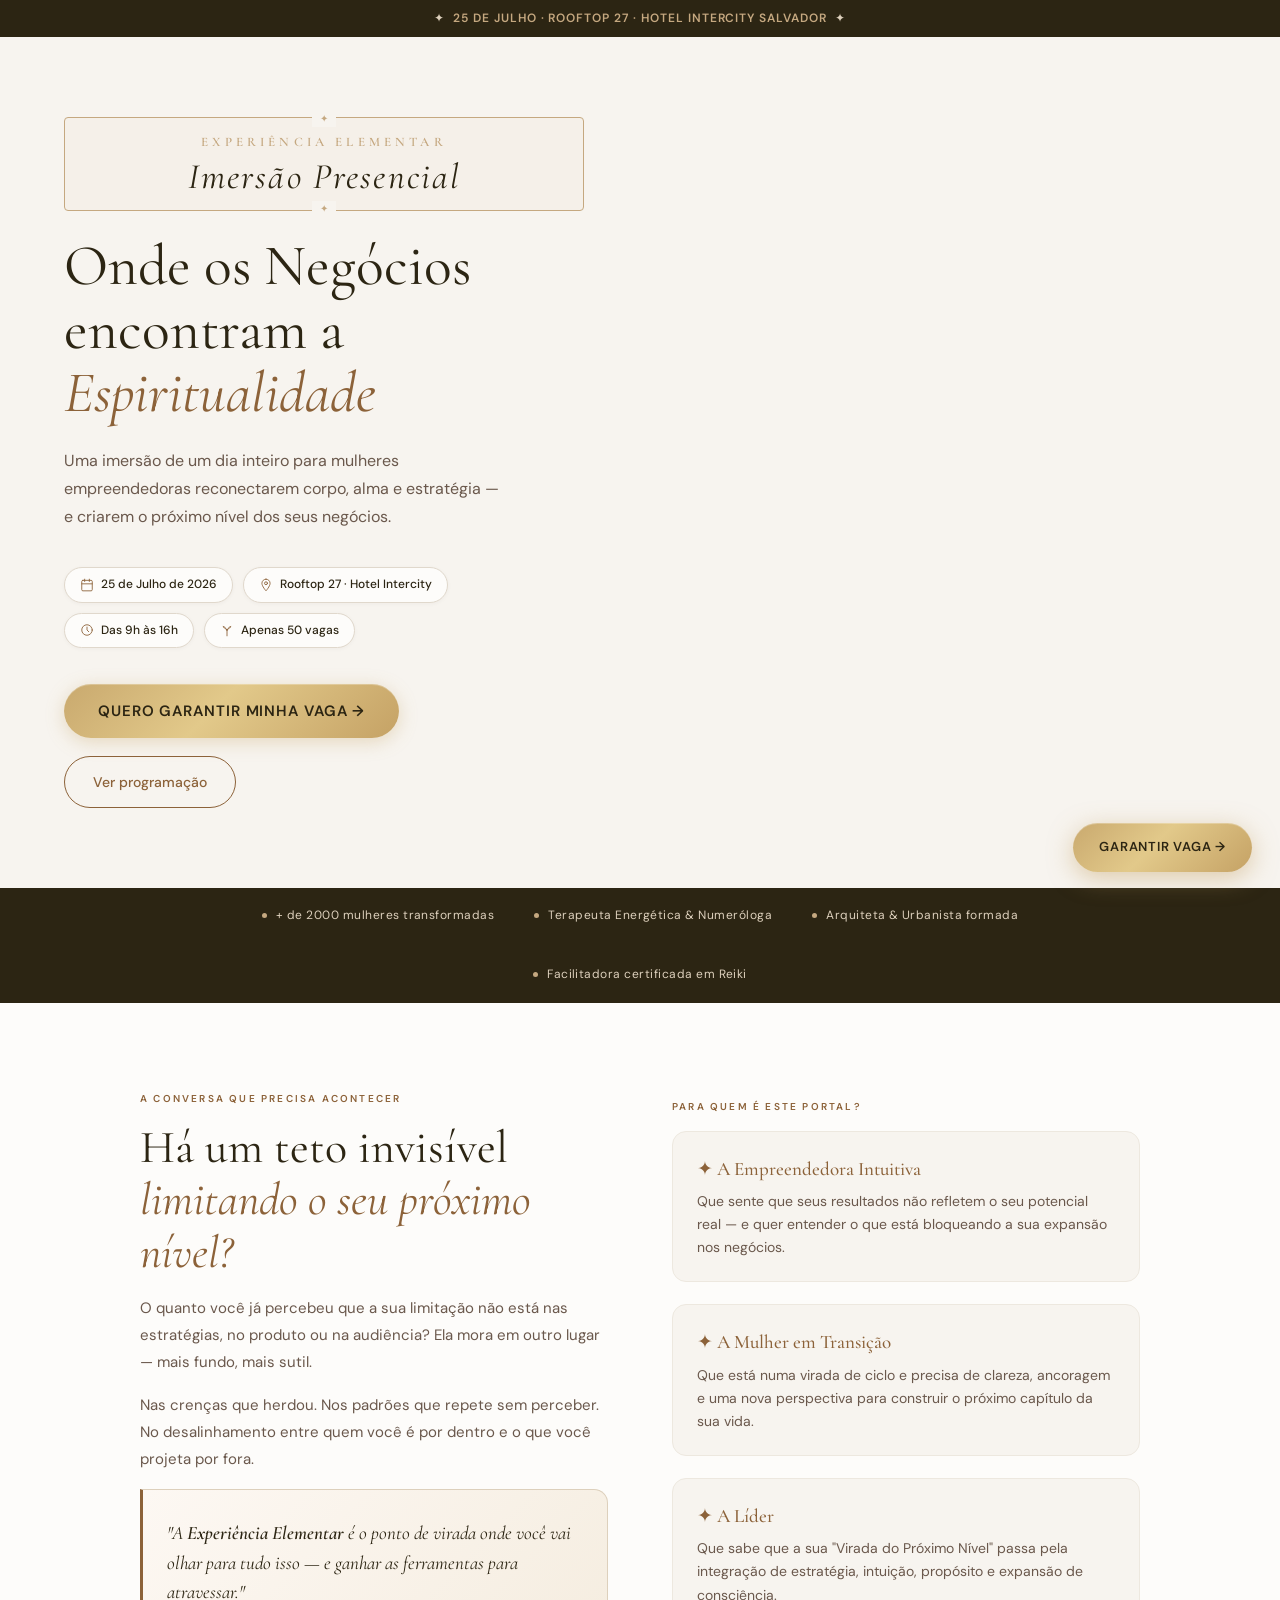
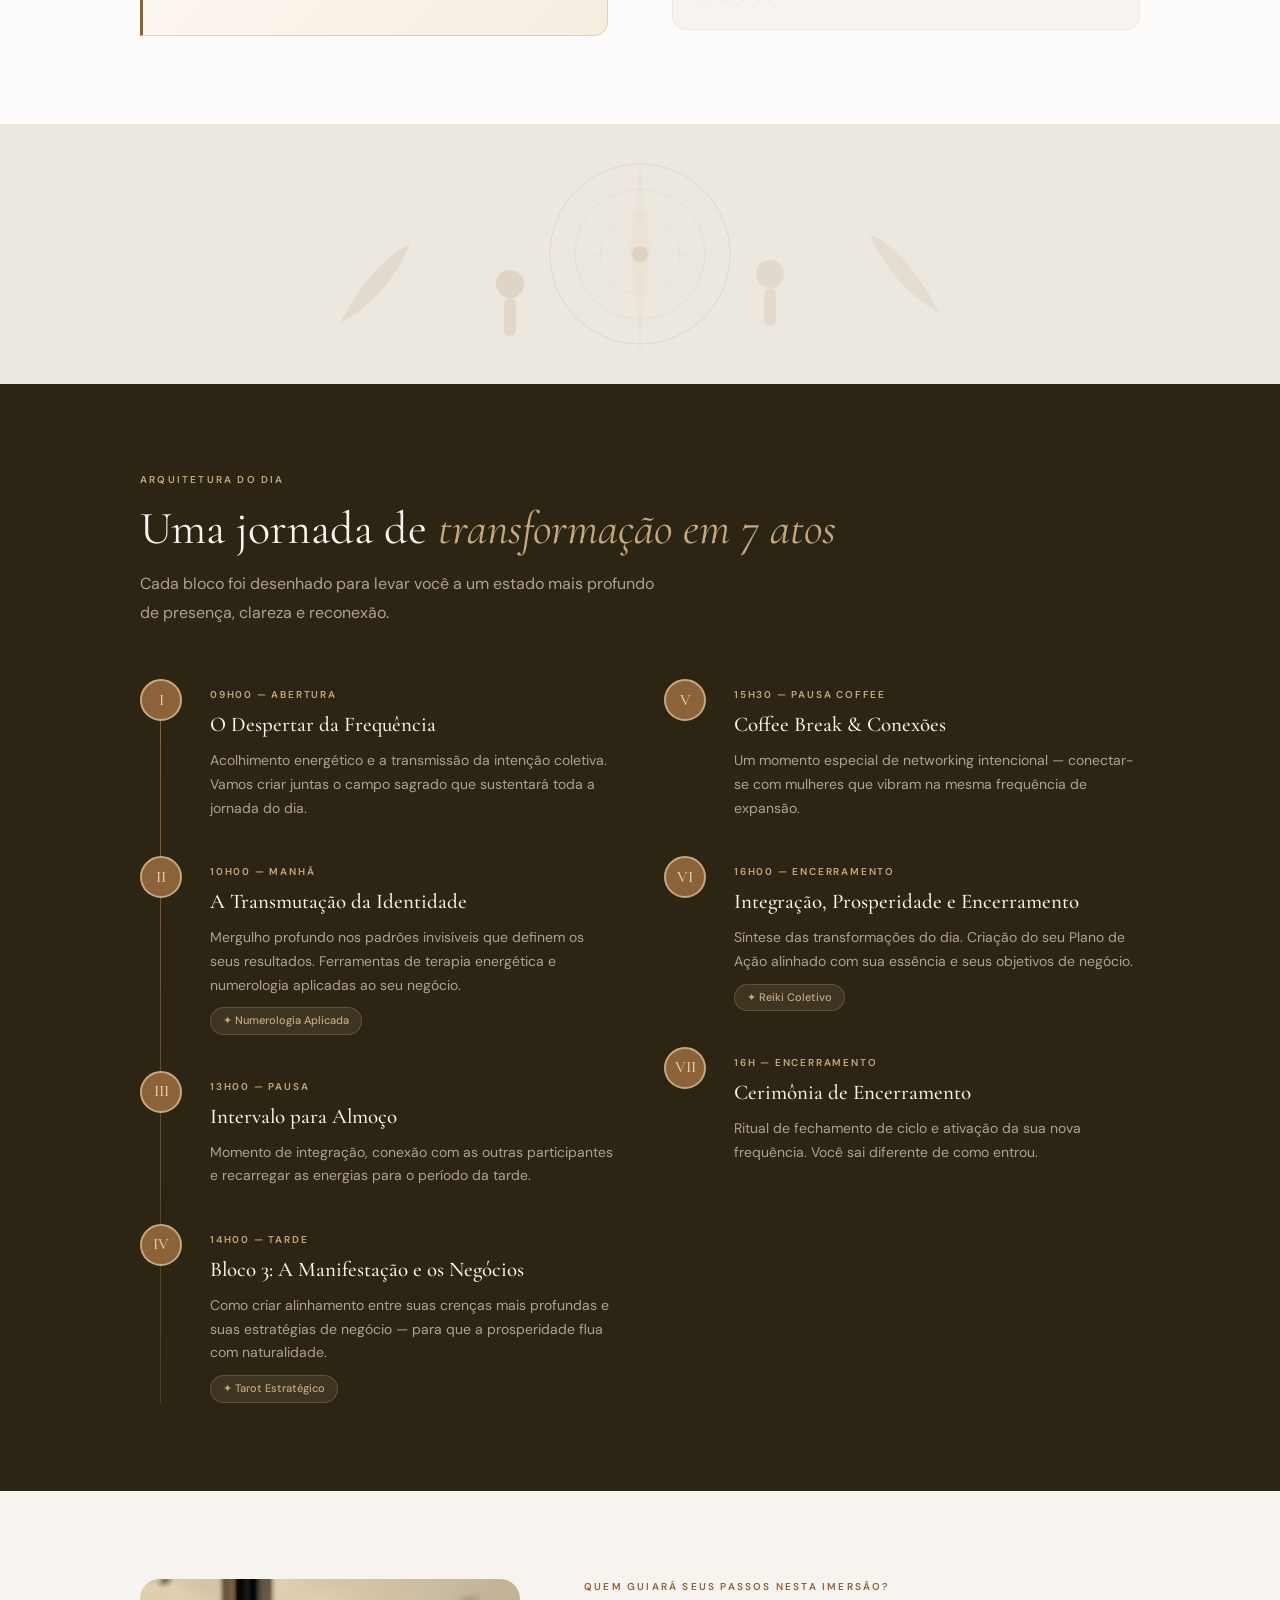
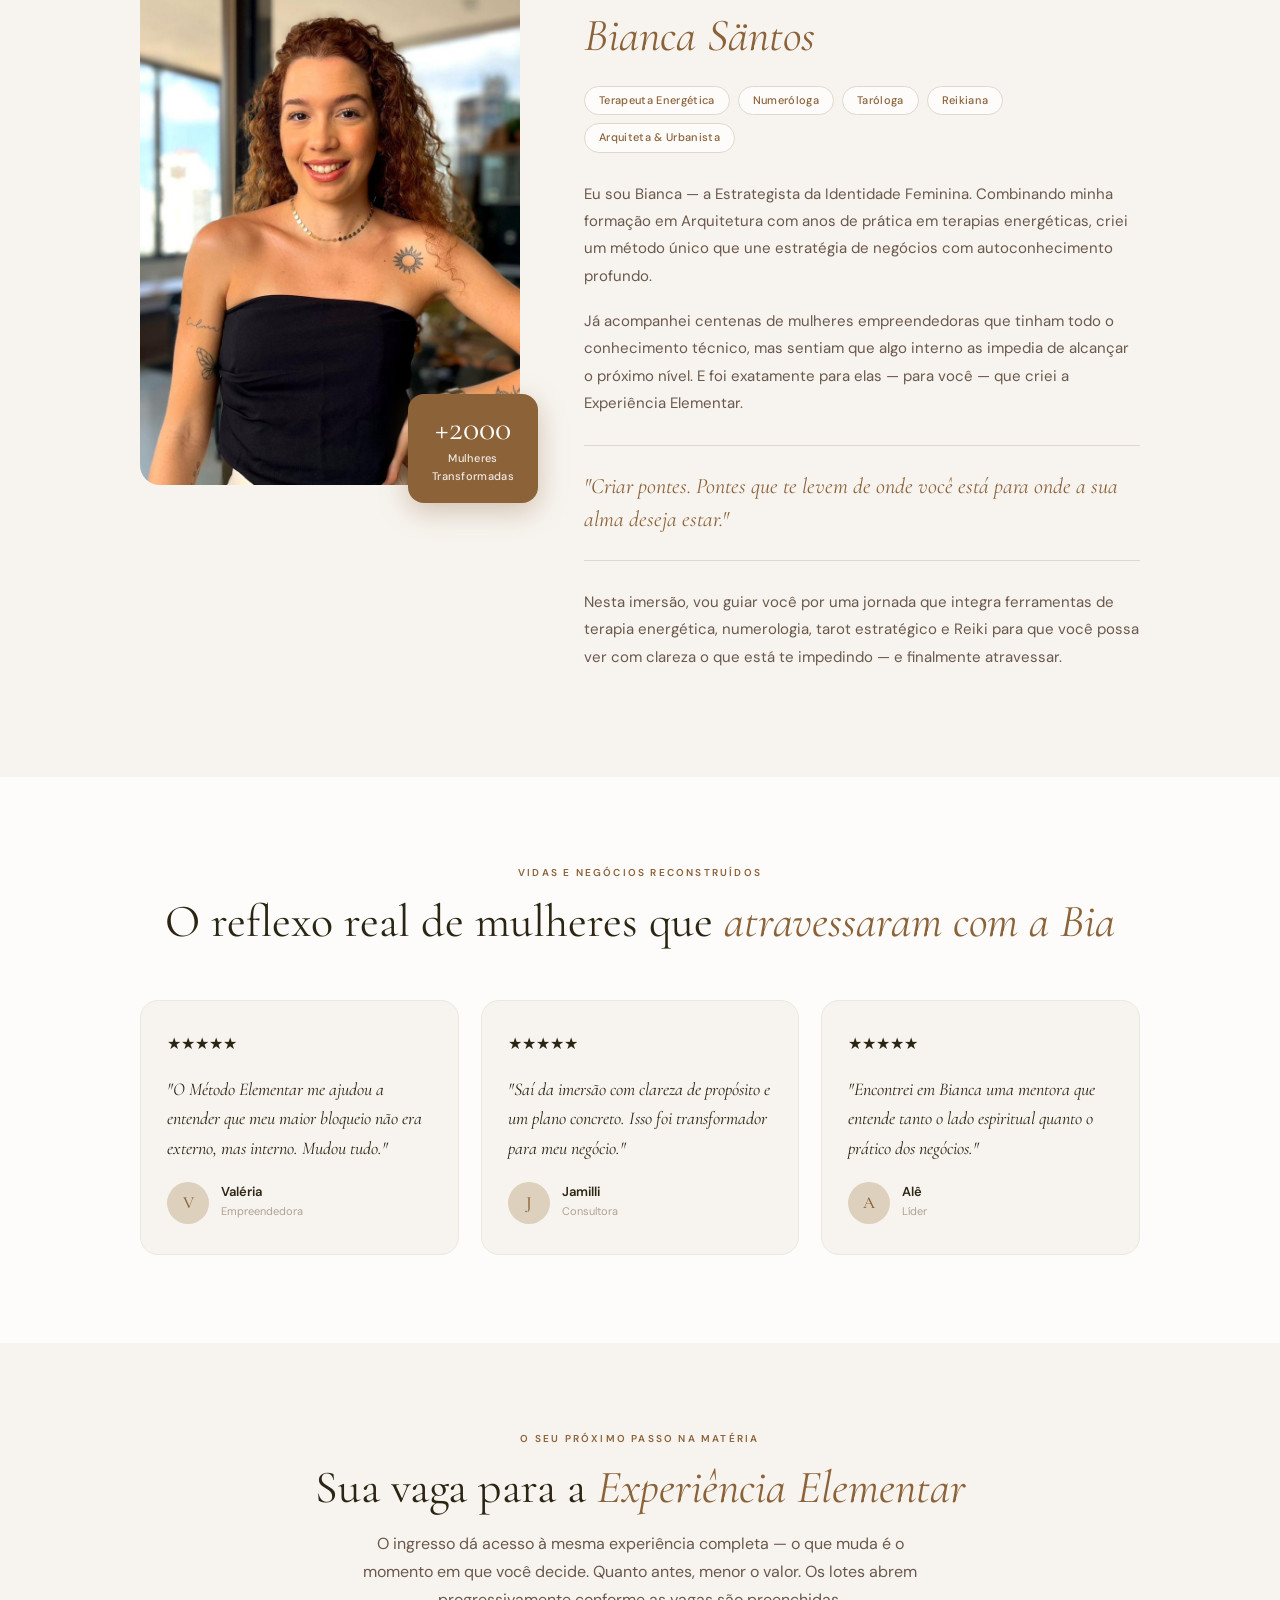
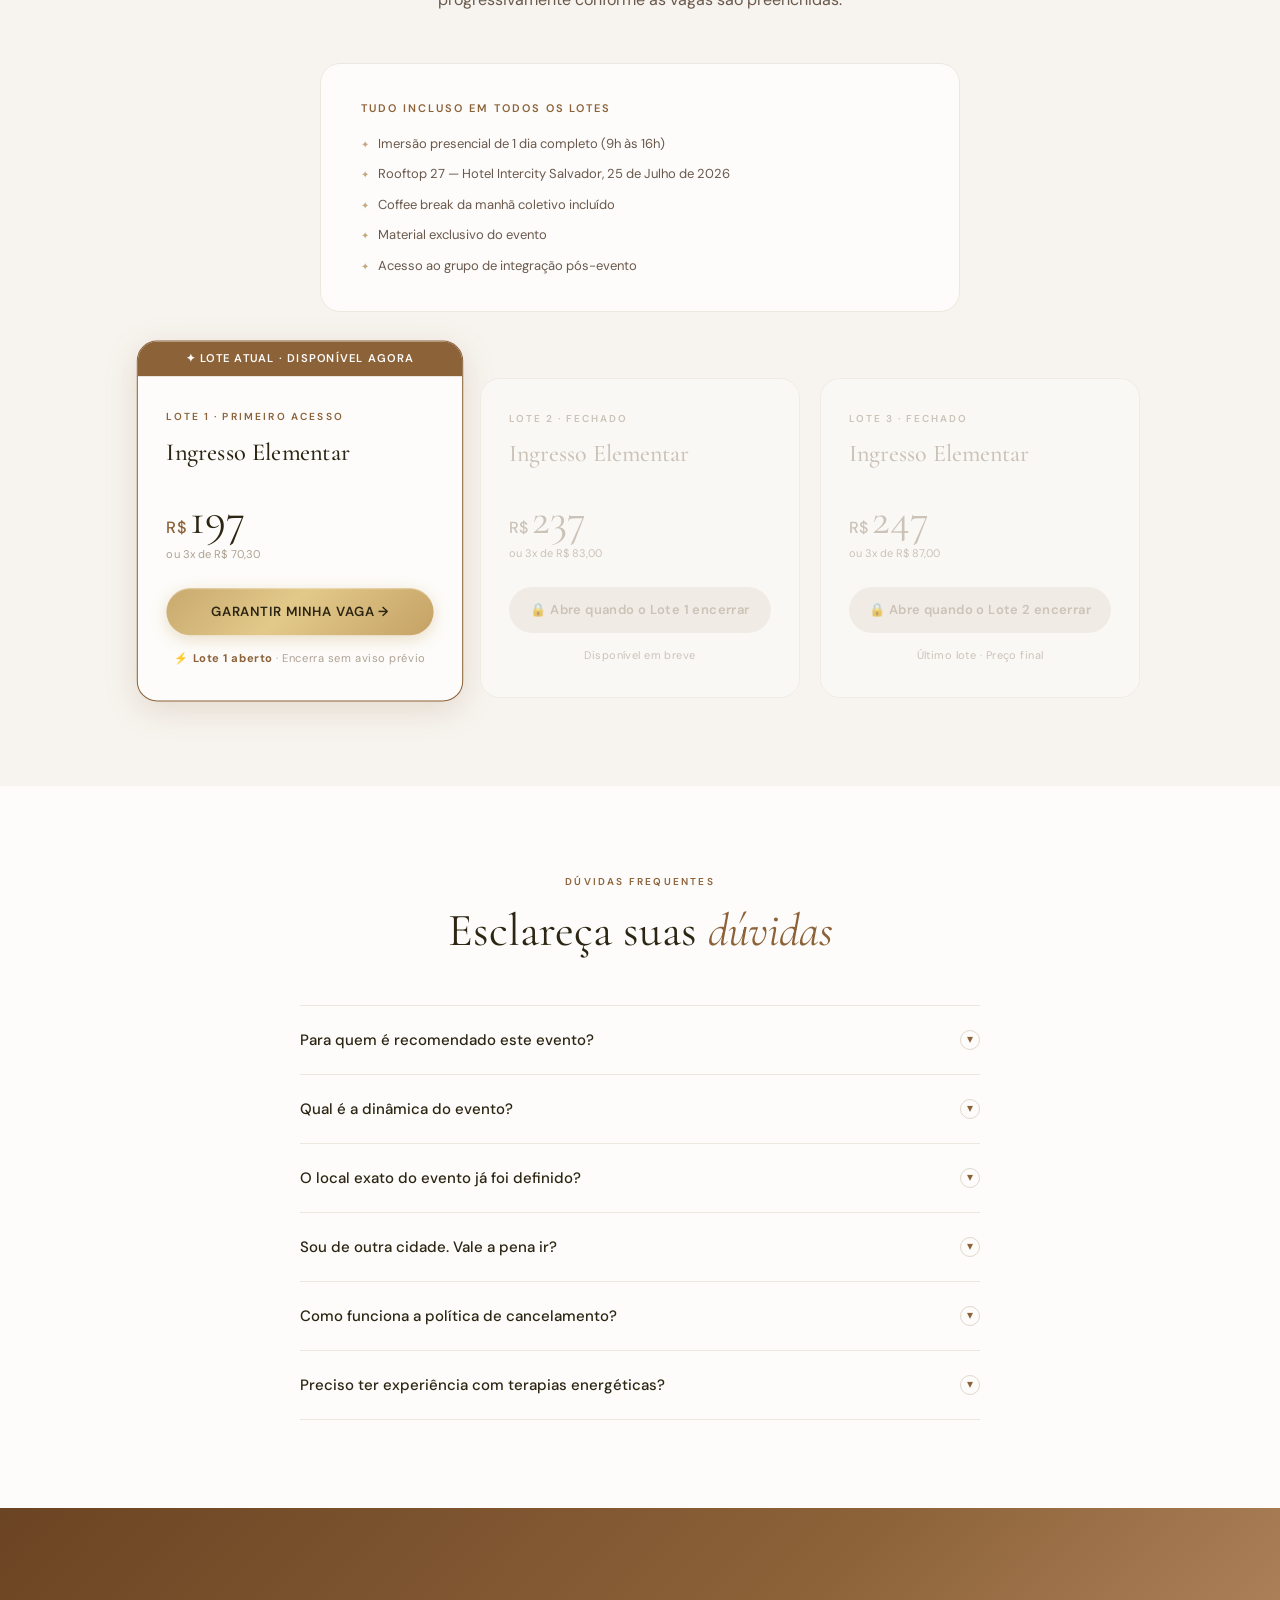
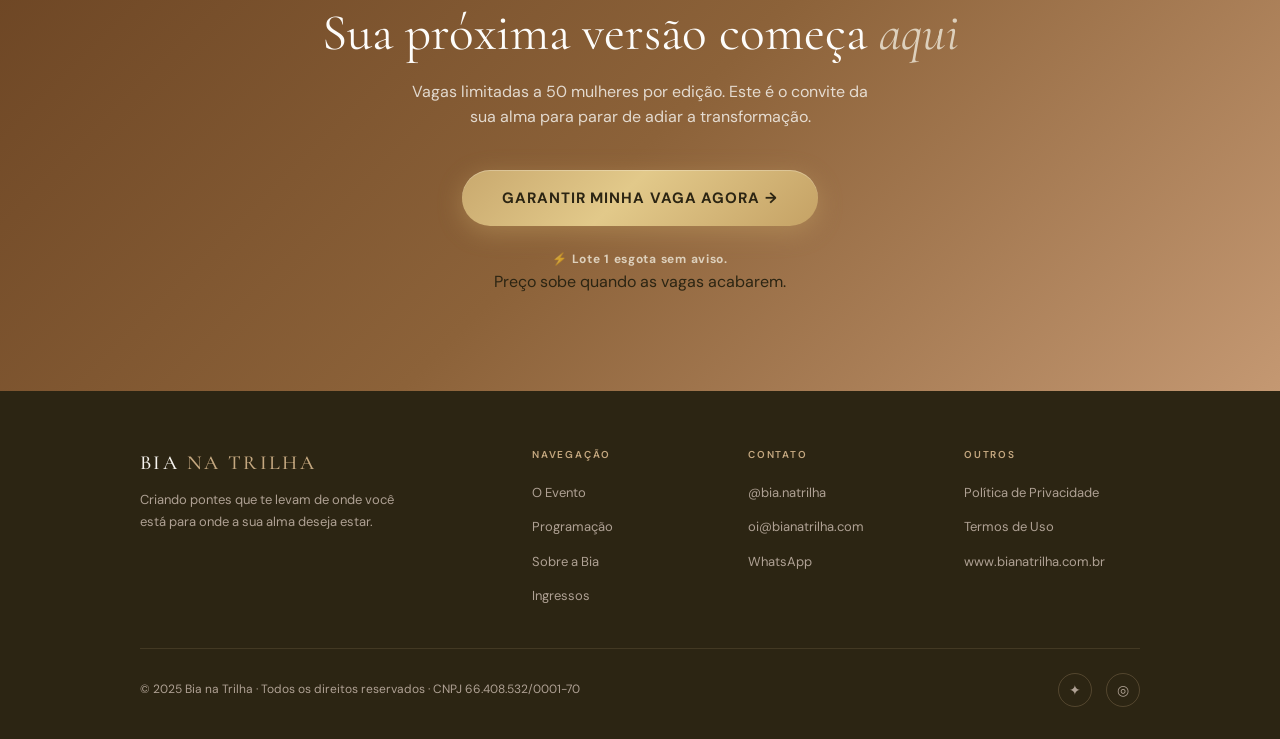
==== index.html @ 30f273f0 "Atualizar o index.html" ====
<!DOCTYPE html>
<!--
  index.html — Experiência Elementar · Landing Page
  Versão: 1.0.0
  Marca: Bia na Trilha / Bianca Säntos
  Changelog:
    1.0.0 - 2025-05-21 - feat: release inicial LP evento presencial standalone
-->
<html lang="pt-BR">
<head>
  <meta charset="UTF-8">
  <meta name="viewport" content="width=device-width, initial-scale=1.0">
  <meta name="description" content="Experiência Elementar — Imersão presencial exclusiva para mulheres que desejam conectar Negócios e Espiritualidade.">
  <title>Experiência Elementar · Bia na Trilha</title>
  <link rel="preconnect" href="https://fonts.googleapis.com">
  <link rel="preconnect" href="https://fonts.gstatic.com" crossorigin>
  <link href="https://fonts.googleapis.com/css2?family=Cormorant+Garamond:ital,wght@0,300;0,400;0,500;1,300;1,400;1,500&family=DM+Sans:opsz,wght@9..40,300;9..40,400;9..40,500;9..40,600&display=swap" rel="stylesheet">
  <style>
    *, *::before, *::after { box-sizing: border-box; margin: 0; padding: 0; }

    :root {
      --cream:       #F7F4EF;
      --cream-2:     #EDE8DF;
      --cream-3:     #E0D8CC;
      --dark:        #2C2513;
      --terra:       #8C6239;
      --terra-deep:  #6B4423;
      --terra-light: #C49872;
      --gold:        #C5A880;
      --gold-light:  #DDD0BC;
      --cacau:       #6A584C;
      --sand:        #AFA194;
      --white:       #FDFCFA;
    }

    html { scroll-behavior: smooth; }

    body {
      font-family: 'DM Sans', sans-serif;
      background: var(--cream);
      color: var(--dark);
      line-height: 1.6;
      overflow-x: hidden;
    }

    a { text-decoration: none; color: inherit; }
    img { max-width: 100%; display: block; }

    /* ===== ANNOUNCE BAR ===== */
    .announce {
      background: var(--dark);
      color: var(--gold-light);
      text-align: center;
      padding: 9px 16px;
      font-size: 12px;
      letter-spacing: 0.08em;
      font-weight: 400;
    }
    .announce strong { color: var(--gold); font-weight: 600; }

    /* ===== NAV ===== */
    nav {
      position: sticky;
      top: 0;
      z-index: 200;
      background: rgba(247,244,239,0.96);
      backdrop-filter: blur(10px);
      -webkit-backdrop-filter: blur(10px);
      border-bottom: 1px solid var(--cream-2);
      padding: 14px 24px;
    }
    .nav-inner {
      max-width: 1100px;
      margin: 0 auto;
      display: flex;
      align-items: center;
      justify-content: space-between;
    }
    .nav-logo {
      font-family: 'Cormorant Garamond', serif;
      font-size: 17px;
      font-weight: 500;
      letter-spacing: 0.14em;
      text-transform: uppercase;
      color: var(--dark);
    }
    .nav-logo span { color: var(--terra); }
    .nav-right { display: flex; align-items: center; gap: 20px; }
    .nav-links { display: flex; gap: 24px; }
    .nav-links a {
      font-size: 13px;
      color: var(--cacau);
      font-weight: 400;
      letter-spacing: 0.02em;
      transition: color .2s;
    }
    .nav-links a:hover { color: var(--terra); }
    .nav-cta {
      background: var(--terra);
      color: var(--white) !important;
      padding: 9px 22px;
      border-radius: 100px;
      font-size: 13px;
      font-weight: 600;
      letter-spacing: 0.03em;
      transition: background .2s;
    }
    .nav-cta:hover { background: var(--terra-deep) !important; color: var(--white) !important; }

    /* ===== HERO ===== */
    .hero {
      position: relative;
      min-height: 88vh;
      display: grid;
      grid-template-columns: 1fr 1fr;
      overflow: hidden;
      background: var(--cream);
    }
    .hero-content {
      position: relative;
      z-index: 2;
      display: flex;
      flex-direction: column;
      justify-content: center;
      padding: 80px 56px 80px 64px;
    }
    .hero-eyebrow {
      display: inline-flex;
      align-items: center;
      gap: 10px;
      font-size: 10px;
      font-weight: 600;
      letter-spacing: 0.22em;
      text-transform: uppercase;
      color: var(--terra);
      margin-bottom: 24px;
    }
    .hero-eyebrow::before {
      content: '';
      width: 28px; height: 1px;
      background: var(--terra);
    }
    .hero-event-name {
      display: inline-flex;
      flex-direction: column;
      align-items: center;
      margin-bottom: 24px;
      padding: 14px 28px;
      border: 1px solid var(--gold);
      border-radius: 4px;
      position: relative;
      background: rgba(197,168,128,.06);
    }
    .hero-event-name::before,
    .hero-event-name::after {
      content: '✦';
      position: absolute;
      color: var(--gold);
      font-size: 10px;
    }
    .hero-event-name::before { top: -7px; left: 50%; transform: translateX(-50%); background: var(--cream); padding: 0 8px; }
    .hero-event-name::after  { bottom: -7px; left: 50%; transform: translateX(-50%); background: var(--cream); padding: 0 8px; }
    .hero-event-name .event-title {
      font-family: 'Cormorant Garamond', serif;
      font-size: clamp(11px, 1.2vw, 13px);
      font-weight: 600;
      letter-spacing: 0.32em;
      text-transform: uppercase;
      color: var(--gold);
      margin-bottom: 4px;
    }
    .hero-event-name .event-sub {
      font-family: 'Cormorant Garamond', serif;
      font-size: clamp(24px, 2.8vw, 36px);
      font-style: italic;
      font-weight: 400;
      letter-spacing: 0.06em;
      color: var(--dark);
      line-height: 1.1;
    }
    .hero-event-name .event-line { display: none; }
    .hero h1 {
      font-family: 'Cormorant Garamond', serif;
      font-size: clamp(40px, 4.5vw, 60px);
      font-weight: 400;
      line-height: 1.1;
      color: var(--dark);
      margin-bottom: 22px;
    }
    .hero h1 em { font-style: italic; color: var(--terra); }
    .hero-sub {
      font-size: 16px;
      color: var(--cacau);
      line-height: 1.75;
      margin-bottom: 36px;
      max-width: 440px;
    }
    .hero-pills {
      display: flex;
      flex-wrap: wrap;
      gap: 10px;
      margin-bottom: 36px;
    }
    .pill {
      display: inline-flex;
      align-items: center;
      gap: 7px;
      background: var(--white);
      border: 1px solid var(--cream-3);
      border-radius: 100px;
      padding: 7px 15px;
      font-size: 12px;
      font-weight: 500;
      color: var(--dark);
      box-shadow: 0 1px 4px rgba(44,37,19,.04);
    }
    .pill-icon { display: flex; align-items: center; flex-shrink: 0; }
    .hero-cta-row { display: flex; align-items: center; gap: 18px; flex-wrap: wrap; }
    .btn-primary {
      display: inline-flex;
      align-items: center;
      gap: 10px;
      background: linear-gradient(135deg, #C9A96E 0%, #E2C98A 45%, #C5A265 100%);
      color: #2C2513;
      padding: 15px 34px;
      border-radius: 100px;
      font-weight: 600;
      font-size: 15px;
      letter-spacing: 0.06em;
      text-transform: uppercase;
      border: none;
      cursor: pointer;
      transition: all .3s;
      text-decoration: none;
      box-shadow: 0 4px 18px rgba(197,162,101,.35), inset 0 1px 0 rgba(255,255,255,.25);
    }
    .btn-primary:hover {
      background: linear-gradient(135deg, #B8943D 0%, #D4B870 45%, #B8943D 100%);
      transform: translateY(-2px);
      box-shadow: 0 10px 32px rgba(197,162,101,.5), inset 0 1px 0 rgba(255,255,255,.2);
    }
    .btn-outline {
      display: inline-flex;
      align-items: center;
      gap: 8px;
      background: transparent;
      color: var(--terra);
      padding: 14px 28px;
      border-radius: 100px;
      font-weight: 500;
      font-size: 14px;
      border: 1.5px solid var(--terra);
      cursor: pointer;
      transition: all .25s;
      text-decoration: none;
    }
    .btn-outline:hover { background: var(--terra); color: var(--white); }
    .hero-image {
      position: relative;
      overflow: hidden;
    }
    .hero-image img,
    .hero-image video {
      width: 100%;
      height: 100%;
      object-fit: cover;
      object-position: center 20%;
    }
    .hero-image::after {
      content: '';
      position: absolute;
      inset: 0;
      background: linear-gradient(90deg, var(--cream) 0%, rgba(247,244,239,.3) 40%, transparent 65%);
    }
    .hero-image::before {
      content: '';
      position: absolute;
      inset: 0;
      background: linear-gradient(0deg, var(--cream) 0%, rgba(247,244,239,.98) 2%, transparent 6%);
      z-index: 1;
    }

    /* ===== TRUST BAR ===== */
    .trust {
      background: var(--dark);
      padding: 18px 24px;
    }
    .trust-inner {
      max-width: 900px;
      margin: 0 auto;
      display: flex;
      justify-content: center;
      align-items: center;
      gap: 40px;
      flex-wrap: wrap;
    }
    .trust-item {
      display: flex;
      align-items: center;
      gap: 9px;
      font-size: 12px;
      color: var(--gold-light);
      letter-spacing: 0.04em;
    }
    .trust-dot {
      width: 5px; height: 5px;
      border-radius: 50%;
      background: var(--gold);
      flex-shrink: 0;
    }

    /* ===== GENERIC SECTION ===== */
    section { padding: 88px 24px; }
    .container { max-width: 1000px; margin: 0 auto; }
    .container-sm { max-width: 720px; margin: 0 auto; }
    .section-eyebrow {
      font-size: 10px;
      font-weight: 600;
      letter-spacing: 0.22em;
      text-transform: uppercase;
      color: var(--terra);
      margin-bottom: 14px;
    }
    .section-title {
      font-family: 'Cormorant Garamond', serif;
      font-size: clamp(30px, 3.8vw, 46px);
      font-weight: 400;
      line-height: 1.15;
      color: var(--dark);
      margin-bottom: 16px;
    }
    .section-title em { font-style: italic; color: var(--terra); }
    .section-body {
      font-size: 16px;
      color: var(--cacau);
      line-height: 1.78;
    }
    .divider {
      height: 1px;
      background: linear-gradient(90deg, transparent, var(--gold), transparent);
      border: none;
    }

    /* ===== DOR ===== */
    .dor { background: var(--white); }
    .dor-inner {
      display: grid;
      grid-template-columns: 1fr 1fr;
      gap: 64px;
      align-items: start;
    }
    .dor-text p { font-size: 15px; color: var(--cacau); line-height: 1.8; margin-bottom: 16px; }
    .dor-text strong { color: var(--dark); font-weight: 600; }
    .dor-highlight {
      background: linear-gradient(135deg, #FDF8F3 0%, #F5EDE0 100%);
      border: 1px solid var(--gold-light);
      border-left: 3px solid var(--terra);
      border-radius: 0 14px 14px 0;
      padding: 28px 28px 28px 24px;
      margin-top: 8px;
    }
    .dor-highlight p {
      font-family: 'Cormorant Garamond', serif;
      font-size: 19px;
      font-style: italic;
      color: var(--dark);
      line-height: 1.55;
      margin: 0;
    }
    .paraquem-list { list-style: none; display: flex; flex-direction: column; gap: 22px; margin-top: 16px; }
    .paraquem-item {
      padding: 22px 24px;
      background: var(--cream);
      border-radius: 14px;
      border: 1px solid var(--cream-2);
    }
    .paraquem-item h4 {
      font-family: 'Cormorant Garamond', serif;
      font-size: 19px;
      font-weight: 500;
      color: var(--terra);
      margin-bottom: 6px;
      display: flex;
      align-items: center;
      gap: 8px;
    }
    .paraquem-item p { font-size: 14px; color: var(--cacau); line-height: 1.65; }

    /* ===== DIVIDER ART ===== */
    .art-divider {
      padding: 0;
      background: var(--cream-2);
      overflow: hidden;
      height: 260px;
      display: flex;
      align-items: center;
      justify-content: center;
    }
    .art-svg { opacity: .55; }

    /* ===== PROGRAMA ===== */
    .programa { background: var(--dark); }
    .programa .section-eyebrow { color: var(--gold); }
    .programa .section-title { color: var(--cream); }
    .programa .section-title em { color: var(--gold); }
    .programa .section-body { color: var(--sand); max-width: 520px; }
    .programa-header { margin-bottom: 52px; }
    .timeline { display: flex; flex-direction: column; gap: 0; position: relative; }
    .timeline::before {
      content: '';
      position: absolute;
      left: 20px; top: 0; bottom: 0;
      width: 1px;
      background: linear-gradient(180deg, var(--terra) 0%, rgba(197,168,128,.2) 100%);
    }
    .tl-item {
      display: grid;
      grid-template-columns: 42px 1fr;
      gap: 28px;
      padding-bottom: 36px;
      position: relative;
    }
    .tl-item:last-child { padding-bottom: 0; }
    .tl-dot {
      width: 42px; height: 42px;
      border-radius: 50%;
      background: var(--terra);
      border: 2px solid var(--gold);
      display: flex;
      align-items: center;
      justify-content: center;
      flex-shrink: 0;
      font-family: 'Cormorant Garamond', serif;
      font-size: 16px;
      font-weight: 500;
      color: var(--gold-light);
      z-index: 1;
    }
    .tl-content { padding-top: 8px; }
    .tl-time {
      font-size: 10px;
      font-weight: 600;
      letter-spacing: 0.18em;
      text-transform: uppercase;
      color: var(--gold);
      margin-bottom: 5px;
    }
    .tl-title {
      font-family: 'Cormorant Garamond', serif;
      font-size: 21px;
      font-weight: 500;
      color: var(--cream);
      margin-bottom: 7px;
    }
    .tl-desc { font-size: 14px; color: var(--sand); line-height: 1.7; }
    .tl-tag {
      display: inline-flex;
      align-items: center;
      gap: 6px;
      background: rgba(197,168,128,.12);
      border: 1px solid rgba(197,168,128,.25);
      border-radius: 100px;
      padding: 4px 12px;
      font-size: 11px;
      color: var(--gold);
      margin-top: 10px;
      font-weight: 500;
    }
    .timeline-cols {
      display: grid;
      grid-template-columns: 1fr 1fr;
      gap: 24px 48px;
    }

    /* ===== SOBRE ===== */
    .sobre { background: var(--cream); }
    .sobre-grid {
      display: grid;
      grid-template-columns: 380px 1fr;
      gap: 64px;
      align-items: start;
    }
    .sobre-photo-wrap { position: relative; }
    .sobre-photo {
      border-radius: 20px;
      overflow: hidden;
      aspect-ratio: 3/4;
    }
    .sobre-photo img {
      width: 100%; height: 100%;
      object-fit: cover;
      object-position: center top;
    }
    .sobre-badge {
      position: absolute;
      bottom: -18px; right: -18px;
      background: var(--terra);
      color: var(--white);
      border-radius: 16px;
      padding: 18px 22px;
      box-shadow: 0 8px 28px rgba(140,98,57,.35);
      text-align: center;
      min-width: 130px;
    }
    .badge-num {
      font-family: 'Cormorant Garamond', serif;
      font-size: 34px;
      font-weight: 400;
      line-height: 1;
      margin-bottom: 4px;
    }
    .badge-label { font-size: 11px; font-weight: 500; opacity: .88; letter-spacing: .03em; }
    .sobre-credentials { display: flex; flex-wrap: wrap; gap: 8px; margin: 24px 0 28px; }
    .cred {
      background: var(--white);
      border: 1px solid var(--cream-3);
      border-radius: 100px;
      padding: 5px 14px;
      font-size: 11px;
      font-weight: 500;
      color: var(--terra);
      letter-spacing: .03em;
    }
    .sobre-p { font-size: 15px; color: var(--cacau); line-height: 1.82; margin-bottom: 18px; }
    .sobre-quote {
      font-family: 'Cormorant Garamond', serif;
      font-size: 22px;
      font-style: italic;
      color: var(--terra);
      line-height: 1.5;
      padding: 24px 0;
      border-top: 1px solid var(--cream-3);
      border-bottom: 1px solid var(--cream-3);
      margin: 28px 0;
    }

    /* ===== DEPOIMENTOS ===== */
    .depoimentos { background: var(--white); }
    .dep-grid {
      display: grid;
      grid-template-columns: repeat(3, 1fr);
      gap: 22px;
      margin-top: 52px;
    }
    .dep-card {
      background: var(--cream);
      border: 1px solid var(--cream-2);
      border-radius: 18px;
      padding: 30px 26px;
      display: flex;
      flex-direction: column;
      gap: 18px;
    }
    .dep-stars { display: flex; gap: 3px; }
    .dep-star { color: var(--gold); font-size: 14px; }
    .dep-text {
      font-family: 'Cormorant Garamond', serif;
      font-size: 18px;
      font-style: italic;
      color: var(--dark);
      line-height: 1.65;
      flex: 1;
    }
    .dep-author { display: flex; align-items: center; gap: 12px; }
    .dep-avatar {
      width: 42px; height: 42px;
      border-radius: 50%;
      background: var(--gold-light);
      display: flex; align-items: center; justify-content: center;
      font-family: 'Cormorant Garamond', serif;
      font-size: 17px;
      color: var(--terra);
      font-weight: 500;
      flex-shrink: 0;
    }
    .dep-name { font-size: 13px; font-weight: 600; color: var(--dark); line-height: 1.3; }
    .dep-role { font-size: 11px; color: var(--sand); margin-top: 2px; }

    /* ===== PREÇOS ===== */
    .precos { background: var(--cream); }
    .precos .section-body { max-width: 540px; }
    .precos-grid {
      display: grid;
      grid-template-columns: repeat(3, 1fr);
      gap: 20px;
      margin-top: 52px;
      align-items: end;
    }
    .preco-card {
      background: var(--white);
      border: 1px solid var(--cream-2);
      border-radius: 20px;
      overflow: hidden;
      transition: transform .25s, box-shadow .25s;
    }
    .preco-card:hover { transform: translateY(-4px); box-shadow: 0 16px 44px rgba(44,37,19,.1); }
    .preco-card.destaque {
      border-color: var(--terra);
      box-shadow: 0 8px 32px rgba(140,98,57,.18);
      transform: scale(1.02);
    }
    .preco-card.destaque:hover { transform: scale(1.02) translateY(-4px); }
    .preco-badge-top {
      background: var(--terra);
      color: var(--white);
      text-align: center;
      padding: 8px;
      font-size: 11px;
      font-weight: 600;
      letter-spacing: .1em;
      text-transform: uppercase;
    }
    .preco-body { padding: 32px 28px; }
    .preco-lote {
      font-size: 10px;
      font-weight: 600;
      letter-spacing: .2em;
      text-transform: uppercase;
      color: var(--terra);
      margin-bottom: 8px;
    }
    .preco-nome {
      font-family: 'Cormorant Garamond', serif;
      font-size: 24px;
      font-weight: 500;
      color: var(--dark);
      margin-bottom: 20px;
    }
    .preco-features { list-style: none; display: flex; flex-direction: column; gap: 11px; margin-bottom: 28px; }
    .preco-features li {
      display: flex;
      align-items: flex-start;
      gap: 9px;
      font-size: 13px;
      color: var(--cacau);
      line-height: 1.5;
    }
    .preco-features li::before {
      content: '✦';
      color: var(--gold);
      font-size: 10px;
      margin-top: 3px;
      flex-shrink: 0;
    }
    .preco-valor { margin-bottom: 24px; }
    .preco-de { font-size: 12px; color: var(--sand); text-decoration: line-through; margin-bottom: 2px; }
    .preco-por { display: flex; align-items: baseline; gap: 4px; }
    .preco-rs { font-size: 16px; font-weight: 500; color: var(--terra); }
    .preco-num {
      font-family: 'Cormorant Garamond', serif;
      font-size: 44px;
      font-weight: 400;
      color: var(--dark);
      line-height: 1;
    }
    .preco-parcelas { font-size: 11px; color: var(--sand); margin-top: 4px; }
    .btn-preco {
      width: 100%;
      padding: 13px;
      border-radius: 100px;
      font-size: 13px;
      font-weight: 600;
      border: none;
      cursor: pointer;
      transition: all .2s;
      letter-spacing: .03em;
      text-align: center;
      display: block;
      text-decoration: none;
    }
    .btn-preco-primary {
      background: linear-gradient(135deg, #C9A96E 0%, #E2C98A 45%, #C5A265 100%);
      color: #2C2513;
      letter-spacing: .06em;
      text-transform: uppercase;
      box-shadow: 0 4px 16px rgba(197,162,101,.35), inset 0 1px 0 rgba(255,255,255,.25);
    }
    .btn-preco-primary:hover {
      background: linear-gradient(135deg, #B8943D 0%, #D4B870 45%, #B8943D 100%);
      box-shadow: 0 8px 24px rgba(197,162,101,.5);
      transform: translateY(-1px);
    }
    .btn-preco-outline {
      background: transparent;
      color: var(--terra);
      border: 1.5px solid var(--gold);
      letter-spacing: .04em;
    }
    .btn-preco-outline:hover {
      background: linear-gradient(135deg, #C9A96E 0%, #E2C98A 45%, #C5A265 100%);
      color: #2C2513;
      border-color: transparent;
      box-shadow: 0 6px 20px rgba(197,162,101,.4);
    }
    .preco-vagas {
      text-align: center;
      font-size: 11px;
      color: var(--sand);
      margin-top: 12px;
      letter-spacing: .04em;
    }
    .preco-vagas strong { color: var(--terra); }

    /* ===== GARANTIA ===== */
    .garantia { background: var(--dark); padding: 60px 24px; }
    .garantia-inner {
      max-width: 700px;
      margin: 0 auto;
      text-align: center;
    }
    .garantia-icon {
      width: 72px; height: 72px;
      border: 2px solid var(--gold);
      border-radius: 50%;
      display: flex; align-items: center; justify-content: center;
      margin: 0 auto 24px;
      font-size: 30px;
    }
    .garantia h3 {
      font-family: 'Cormorant Garamond', serif;
      font-size: 30px;
      font-weight: 400;
      color: var(--cream);
      margin-bottom: 14px;
    }
    .garantia p { font-size: 15px; color: var(--sand); line-height: 1.75; }

    /* ===== FAQ ===== */
    .faq { background: var(--white); }
    .faq-list { max-width: 680px; margin: 48px auto 0; display: flex; flex-direction: column; gap: 0; }
    .faq-item { border-bottom: 1px solid var(--cream-2); }
    .faq-item:first-child { border-top: 1px solid var(--cream-2); }
    .faq-q {
      display: flex;
      justify-content: space-between;
      align-items: center;
      gap: 16px;
      padding: 22px 0;
      cursor: pointer;
      font-size: 15px;
      font-weight: 500;
      color: var(--dark);
      list-style: none;
      user-select: none;
    }
    .faq-q::-webkit-details-marker { display: none; }
    .faq-chevron {
      flex-shrink: 0;
      width: 20px; height: 20px;
      border: 1.5px solid var(--cream-3);
      border-radius: 50%;
      display: flex; align-items: center; justify-content: center;
      font-size: 12px;
      color: var(--terra);
      transition: transform .25s;
    }
    details[open] .faq-chevron { transform: rotate(180deg); }
    .faq-a { padding: 0 0 22px 0; font-size: 14px; color: var(--cacau); line-height: 1.78; }

    /* ===== CTA FINAL ===== */
    .cta-final {
      background: linear-gradient(135deg, var(--terra-deep) 0%, var(--terra) 50%, var(--terra-light) 100%);
      padding: 96px 24px;
      text-align: center;
    }
    .cta-final h2 {
      font-family: 'Cormorant Garamond', serif;
      font-size: clamp(32px, 4vw, 52px);
      font-weight: 400;
      color: var(--white);
      margin-bottom: 16px;
      line-height: 1.15;
    }
    .cta-final h2 em { font-style: italic; color: var(--gold-light); }
    .cta-final p { font-size: 16px; color: rgba(253,252,250,.78); margin-bottom: 40px; max-width: 480px; margin-left: auto; margin-right: auto; }
    .btn-cta-final {
      display: inline-flex;
      align-items: center;
      gap: 10px;
      background: linear-gradient(135deg, #C9A96E 0%, #E2C98A 45%, #C5A265 100%);
      color: #2C2513;
      padding: 16px 40px;
      border-radius: 100px;
      font-weight: 700;
      font-size: 15px;
      letter-spacing: .06em;
      text-transform: uppercase;
      transition: all .25s;
      text-decoration: none;
      box-shadow: 0 6px 24px rgba(197,162,101,.45), inset 0 1px 0 rgba(255,255,255,.25);
    }
    .btn-cta-final:hover { background: linear-gradient(135deg, #B8943D 0%, #D4B870 45%, #B8943D 100%); transform: translateY(-3px); box-shadow: 0 14px 40px rgba(197,162,101,.55); }
    .cta-urgencia {
      margin-top: 24px;
      font-size: 12px;
      color: rgba(253,252,250,.6);
      letter-spacing: .06em;
    }
    .cta-urgencia strong { color: var(--gold-light); }

    /* ===== FOOTER ===== */
    footer {
      background: var(--dark);
      padding: 56px 24px 32px;
    }
    .footer-top {
      max-width: 1000px;
      margin: 0 auto 40px;
      display: grid;
      grid-template-columns: 2fr 1fr 1fr 1fr;
      gap: 40px;
    }
    .footer-brand h3 {
      font-family: 'Cormorant Garamond', serif;
      font-size: 20px;
      font-weight: 500;
      letter-spacing: .12em;
      text-transform: uppercase;
      color: var(--cream);
      margin-bottom: 10px;
    }
    .footer-brand h3 span { color: var(--gold); }
    .footer-brand p { font-size: 13px; color: var(--sand); line-height: 1.7; max-width: 260px; }
    .footer-col h4 {
      font-size: 10px;
      font-weight: 600;
      letter-spacing: .18em;
      text-transform: uppercase;
      color: var(--gold);
      margin-bottom: 16px;
    }
    .footer-col ul { list-style: none; display: flex; flex-direction: column; gap: 9px; }
    .footer-col ul li a { font-size: 13px; color: var(--sand); transition: color .2s; }
    .footer-col ul li a:hover { color: var(--gold-light); }
    .footer-bottom {
      max-width: 1000px;
      margin: 0 auto;
      padding-top: 24px;
      border-top: 1px solid rgba(197,168,128,.15);
      display: flex;
      justify-content: space-between;
      align-items: center;
      gap: 16px;
      flex-wrap: wrap;
    }
    .footer-bottom p { font-size: 12px; color: var(--sand); }
    .footer-social { display: flex; gap: 14px; }
    .footer-social a {
      width: 34px; height: 34px;
      border: 1px solid rgba(197,168,128,.25);
      border-radius: 50%;
      display: flex; align-items: center; justify-content: center;
      font-size: 14px;
      color: var(--sand);
      transition: all .2s;
    }
    .footer-social a:hover { border-color: var(--gold); color: var(--gold-light); }

    /* ===== FLOATING CTA ===== */
    .floating-cta {
      position: fixed;
      bottom: 28px; right: 28px;
      z-index: 999;
      background: linear-gradient(135deg, #C9A96E 0%, #E2C98A 45%, #C5A265 100%);
      color: #2C2513;
      padding: 14px 26px;
      border-radius: 100px;
      font-weight: 600;
      font-size: 13px;
      letter-spacing: .06em;
      text-transform: uppercase;
      box-shadow: 0 6px 24px rgba(197,162,101,.5), inset 0 1px 0 rgba(255,255,255,.25);
      transition: all .25s;
      text-decoration: none;
      display: flex;
      align-items: center;
      gap: 8px;
    }
    .floating-cta:hover { background: linear-gradient(135deg, #B8943D 0%, #D4B870 45%, #B8943D 100%); transform: translateY(-3px); box-shadow: 0 12px 36px rgba(197,162,101,.6); }

    /* ===== RESPONSIVE ===== */
    @media (max-width: 900px) {
      .hero { grid-template-columns: 1fr; min-height: auto; }
      .hero-image { height: 480px; order: -1; }
      .hero-content { padding: 16px 24px 40px; }
      .hero-image::after { background: linear-gradient(180deg, transparent 40%, rgba(247,244,239,.6) 65%, var(--cream) 100%); }
      .dor-inner { grid-template-columns: 1fr; gap: 40px; }
      .timeline-cols { grid-template-columns: 1fr; }
      .sobre-grid { grid-template-columns: 1fr; }
      .sobre-photo-wrap { max-width: 340px; }
      .sobre-badge { bottom: -14px; right: -10px; }
      .dep-grid { grid-template-columns: 1fr; }
      .precos-grid { grid-template-columns: 1fr; }
      .preco-card.destaque { transform: scale(1); }
      .footer-top { grid-template-columns: 1fr 1fr; }
      nav .nav-links { display: none; }
    }
    @media (max-width: 600px) {
      section { padding: 64px 20px; }
      .hero-content { padding: 48px 20px 36px; }
      .footer-top { grid-template-columns: 1fr; }
      .footer-bottom { flex-direction: column; text-align: center; }
      .floating-cta { bottom: 20px; right: 20px; padding: 12px 20px; font-size: 12px; }
    }
  </style>
</head>
<body>

<!-- ANNOUNCE BAR -->
<div class="announce">
  ✦ &nbsp;<strong>25 DE JULHO · ROOFTOP 27 · HOTEL INTERCITY SALVADOR</strong>&nbsp; ✦
</div>



<!-- HERO -->
<section class="hero" style="padding:0; background:var(--cream);">
  <div class="hero-content">
    <div class="hero-event-name">
      <span class="event-title">Experiência Elementar</span>
      <span class="event-sub">Imersão Presencial</span>
    </div>
    <h1>Onde os Negócios encontram a <em>Espiritualidade</em></h1>
    <p class="hero-sub">Uma imersão de um dia inteiro para mulheres empreendedoras reconectarem corpo, alma e estratégia — e criarem o próximo nível dos seus negócios.</p>
    <div class="hero-pills">
      <span class="pill"><span class="pill-icon"><svg width="14" height="14" viewBox="0 0 24 24" fill="none" stroke="#8C6239" stroke-width="1.5" stroke-linecap="round" stroke-linejoin="round"><rect x="3" y="4" width="18" height="18" rx="2"/><line x1="16" y1="2" x2="16" y2="6"/><line x1="8" y1="2" x2="8" y2="6"/><line x1="3" y1="10" x2="21" y2="10"/></svg></span> 25 de Julho de 2026</span>
      <span class="pill"><span class="pill-icon"><svg width="14" height="14" viewBox="0 0 24 24" fill="none" stroke="#8C6239" stroke-width="1.5" stroke-linecap="round" stroke-linejoin="round"><path d="M12 2C8.13 2 5 5.13 5 9c0 5.25 7 13 7 13s7-7.75 7-13c0-3.87-3.13-7-7-7z"/><circle cx="12" cy="9" r="2.5"/></svg></span> Rooftop 27 · Hotel Intercity</span>
      <span class="pill"><span class="pill-icon"><svg width="14" height="14" viewBox="0 0 24 24" fill="none" stroke="#8C6239" stroke-width="1.5" stroke-linecap="round" stroke-linejoin="round"><circle cx="12" cy="12" r="9"/><polyline points="12 7 12 12 15 15"/></svg></span> Das 9h às 16h</span>
      <span class="pill"><span class="pill-icon"><svg width="14" height="14" viewBox="0 0 24 24" fill="none" stroke="#8C6239" stroke-width="1.5" stroke-linecap="round" stroke-linejoin="round"><path d="M12 22V12"/><path d="M12 12C12 12 8 9 5 6c4 0 7 6 7 6z"/><path d="M12 12C12 12 16 9 19 6c-4 0-7 6-7 6z"/></svg></span> Apenas 50 vagas</span>
    </div>
    <div class="hero-cta-row">
      <a href="https://chk.eduzz.com/G92K8KR4WE" class="btn-primary">Quero garantir minha vaga →</a>
      <a href="#programa" class="btn-outline">Ver programação</a>
    </div>
  </div>
  <div class="hero-image">
    <video autoplay muted loop playsinline poster="" style="width:100%;height:100%;object-fit:cover;object-position:center 20%;">
      <source src="https://res.cloudinary.com/dbzqk5wif/video/upload/video_aprimorado_aghlpb.mp4" type="video/mp4">
    </video>
  </div>
</section>

<!-- TRUST BAR -->
<div class="trust">
  <div class="trust-inner">
    <div class="trust-item"><span class="trust-dot"></span> + de 2000 mulheres transformadas</div>
    <div class="trust-item"><span class="trust-dot"></span> Terapeuta Energética & Numeróloga</div>
    <div class="trust-item"><span class="trust-dot"></span> Arquiteta & Urbanista formada</div>
    <div class="trust-item"><span class="trust-dot"></span> Facilitadora certificada em Reiki</div>
  </div>
</div>

<!-- DOR -->
<section class="dor" id="sobre-evento">
  <div class="container">
    <div class="dor-inner">
      <div class="dor-text">
        <div class="section-eyebrow">A Conversa que precisa acontecer</div>
        <h2 class="section-title">Há um teto invisível <em>limitando o seu próximo nível?</em></h2>
        <p>O quanto você já percebeu que a sua limitação não está nas estratégias, no produto ou na audiência? Ela mora em outro lugar — mais fundo, mais sutil.</p>
        <p>Nas crenças que herdou. Nos padrões que repete sem perceber. No desalinhamento entre quem você é por dentro e o que você projeta por fora.</p>
        <div class="dor-highlight">
          <p>"A <strong>Experiência Elementar</strong> é o ponto de virada onde você vai olhar para tudo isso — e ganhar as ferramentas para atravessar."</p>
        </div>
      </div>
      <div>
        <div class="section-eyebrow" style="margin-top:8px;">Para quem é este portal?</div>
        <ul class="paraquem-list">
          <li class="paraquem-item">
            <h4>✦ A Empreendedora Intuitiva</h4>
            <p>Que sente que seus resultados não refletem o seu potencial real — e quer entender o que está bloqueando a sua expansão nos negócios.</p>
          </li>
          <li class="paraquem-item">
            <h4>✦ A Mulher em Transição</h4>
            <p>Que está numa virada de ciclo e precisa de clareza, ancoragem e uma nova perspectiva para construir o próximo capítulo da sua vida.</p>
          </li>
          <li class="paraquem-item">
            <h4>✦ A Líder</h4>
            <p>Que sabe que a sua "Virada do Próximo Nível" passa pela integração de estratégia, intuição, propósito e expansão de consciência.</p>
          </li>
        </ul>
      </div>
    </div>
  </div>
</section>

<!-- DIVIDER ART -->
<div class="art-divider">
  <svg class="art-svg" width="900" height="220" viewBox="0 0 900 220" fill="none" xmlns="http://www.w3.org/2000/svg">
    <circle cx="450" cy="110" r="90" stroke="#C5A880" stroke-width="0.8" opacity="0.6"/>
    <circle cx="450" cy="110" r="65" stroke="#C5A880" stroke-width="0.6" opacity="0.5"/>
    <circle cx="450" cy="110" r="40" stroke="#C5A880" stroke-width="0.5" opacity="0.4"/>
    <line x1="450" y1="10" x2="450" y2="210" stroke="#C5A880" stroke-width="0.5" opacity="0.4"/>
    <line x1="350" y1="110" x2="550" y2="110" stroke="#C5A880" stroke-width="0.5" opacity="0.4"/>
    <line x1="380" y1="40" x2="520" y2="180" stroke="#C5A880" stroke-width="0.4" opacity="0.3"/>
    <line x1="520" y1="40" x2="380" y2="180" stroke="#C5A880" stroke-width="0.4" opacity="0.3"/>
    <circle cx="450" cy="110" r="8" fill="#C5A880" opacity="0.5"/>
    <path d="M450 20 L460 105 L450 200 L440 105 Z" fill="#C5A880" opacity="0.12"/>
    <!-- silhuetas femininas -->
    <ellipse cx="320" cy="140" rx="14" ry="14" fill="#8C6239" opacity="0.25"/>
    <rect x="314" y="154" width="12" height="38" rx="6" fill="#8C6239" opacity="0.22"/>
    <ellipse cx="580" cy="130" rx="14" ry="14" fill="#8C6239" opacity="0.2"/>
    <rect x="574" y="144" width="12" height="38" rx="6" fill="#8C6239" opacity="0.18"/>
    <!-- folhas -->
    <path d="M150 180 Q180 120 220 100 Q200 150 150 180Z" fill="#8C6239" opacity="0.18"/>
    <path d="M750 170 Q720 110 680 90 Q700 140 750 170Z" fill="#8C6239" opacity="0.15"/>
  </svg>
</div>

<!-- PROGRAMAÇÃO -->
<section class="programa" id="programa">
  <div class="container">
    <div class="programa-header">
      <div class="section-eyebrow">Arquitetura do Dia</div>
      <h2 class="section-title">Uma jornada de <em>transformação em 7 atos</em></h2>
      <p class="section-body">Cada bloco foi desenhado para levar você a um estado mais profundo de presença, clareza e reconexão.</p>
    </div>
    <div class="timeline timeline-cols">
      <div>
        <div class="tl-item">
          <div class="tl-dot">I</div>
          <div class="tl-content">
            <div class="tl-time">09h00 — Abertura</div>
            <div class="tl-title">O Despertar da Frequência</div>
            <div class="tl-desc">Acolhimento energético e a transmissão da intenção coletiva. Vamos criar juntas o campo sagrado que sustentará toda a jornada do dia.</div>
          </div>
        </div>
        <div class="tl-item">
          <div class="tl-dot">II</div>
          <div class="tl-content">
            <div class="tl-time">10h00 — Manhã</div>
            <div class="tl-title">A Transmutação da Identidade</div>
            <div class="tl-desc">Mergulho profundo nos padrões invisíveis que definem os seus resultados. Ferramentas de terapia energética e numerologia aplicadas ao seu negócio.</div>
            <span class="tl-tag">✦ Numerologia Aplicada</span>
          </div>
        </div>
        <div class="tl-item">
          <div class="tl-dot">III</div>
          <div class="tl-content">
            <div class="tl-time">13h00 — Pausa</div>
            <div class="tl-title">Intervalo para Almoço</div>
            <div class="tl-desc">Momento de integração, conexão com as outras participantes e recarregar as energias para o período da tarde.</div>
          </div>
        </div>
        <div class="tl-item">
          <div class="tl-dot">IV</div>
          <div class="tl-content">
            <div class="tl-time">14h00 — Tarde</div>
            <div class="tl-title">Bloco 3: A Manifestação e os Negócios</div>
            <div class="tl-desc">Como criar alinhamento entre suas crenças mais profundas e suas estratégias de negócio — para que a prosperidade flua com naturalidade.</div>
            <span class="tl-tag">✦ Tarot Estratégico</span>
          </div>
        </div>
      </div>
      <div>
        <div class="tl-item">
          <div class="tl-dot">V</div>
          <div class="tl-content">
            <div class="tl-time">15h30 — Pausa Coffee</div>
            <div class="tl-title">Coffee Break & Conexões</div>
            <div class="tl-desc">Um momento especial de networking intencional — conectar-se com mulheres que vibram na mesma frequência de expansão.</div>
          </div>
        </div>
        <div class="tl-item">
          <div class="tl-dot">VI</div>
          <div class="tl-content">
            <div class="tl-time">16h00 — Encerramento</div>
            <div class="tl-title">Integração, Prosperidade e Encerramento</div>
            <div class="tl-desc">Síntese das transformações do dia. Criação do seu Plano de Ação alinhado com sua essência e seus objetivos de negócio.</div>
            <span class="tl-tag">✦ Reiki Coletivo</span>
          </div>
        </div>
        <div class="tl-item">
          <div class="tl-dot">VII</div>
          <div class="tl-content">
            <div class="tl-time">16h — Encerramento</div>
            <div class="tl-title">Cerimônia de Encerramento</div>
            <div class="tl-desc">Ritual de fechamento de ciclo e ativação da sua nova frequência. Você sai diferente de como entrou.</div>
          </div>
        </div>
      </div>
    </div>
  </div>
</section>

<!-- SOBRE BIA -->
<section class="sobre" id="sobre-bia">
  <div class="container">
    <div class="sobre-grid">
      <div class="sobre-photo-wrap">
        <div class="sobre-photo">
          <img src="[data-uri]" alt="Bianca Säntos — Bia na Trilha">
        </div>
        <div class="sobre-badge">
          <div class="badge-num">+2000</div>
          <div class="badge-label">Mulheres<br>Transformadas</div>
        </div>
      </div>
      <div>
        <div class="section-eyebrow">Quem guiará seus passos nesta imersão?</div>
        <h2 class="section-title"><em>Bianca Säntos</em></h2>
        <div class="sobre-credentials">
          <span class="cred">Terapeuta Energética</span>
          <span class="cred">Numeróloga</span>
          <span class="cred">Taróloga</span>
          <span class="cred">Reikiana</span>
          <span class="cred">Arquiteta & Urbanista</span>
        </div>
        <p class="sobre-p">Eu sou Bianca — a Estrategista da Identidade Feminina. Combinando minha formação em Arquitetura com anos de prática em terapias energéticas, criei um método único que une estratégia de negócios com autoconhecimento profundo.</p>
        <p class="sobre-p">Já acompanhei centenas de mulheres empreendedoras que tinham todo o conhecimento técnico, mas sentiam que algo interno as impedia de alcançar o próximo nível. E foi exatamente para elas — para você — que criei a Experiência Elementar.</p>
        <div class="sobre-quote">"Criar pontes. Pontes que te levem de onde você está para onde a sua alma deseja estar."</div>
        <p class="sobre-p">Nesta imersão, vou guiar você por uma jornada que integra ferramentas de terapia energética, numerologia, tarot estratégico e Reiki para que você possa ver com clareza o que está te impedindo — e finalmente atravessar.</p>
      </div>
    </div>
  </div>
</section>

<!-- DEPOIMENTOS -->
<section class="depoimentos">
  <div class="container">
    <div style="text-align:center;">
      <div class="section-eyebrow">Vidas e Negócios Reconstruídos</div>
      <h2 class="section-title">O reflexo real de mulheres que <em>atravessaram com a Bia</em></h2>
    </div>
    <div class="dep-grid">
      <div class="dep-card">
        <div class="dep-stars">★★★★★</div>
        <p class="dep-text">"O Método Elementar me ajudou a entender que meu maior bloqueio não era externo, mas interno. Mudou tudo."</p>
        <div class="dep-author">
          <div class="dep-avatar">V</div>
          <div>
            <div class="dep-name">Valéria</div>
            <div class="dep-role">Empreendedora</div>
          </div>
        </div>
      </div>
      <div class="dep-card">
        <div class="dep-stars">★★★★★</div>
        <p class="dep-text">"Saí da imersão com clareza de propósito e um plano concreto. Isso foi transformador para meu negócio."</p>
        <div class="dep-author">
          <div class="dep-avatar">J</div>
          <div>
            <div class="dep-name">Jamilli</div>
            <div class="dep-role">Consultora</div>
          </div>
        </div>
      </div>
      <div class="dep-card">
        <div class="dep-stars">★★★★★</div>
        <p class="dep-text">"Encontrei em Bianca uma mentora que entende tanto o lado espiritual quanto o prático dos negócios."</p>
        <div class="dep-author">
          <div class="dep-avatar">A</div>
          <div>
            <div class="dep-name">Alê</div>
            <div class="dep-role">Líder</div>
          </div>
        </div>
      </div>
    </div>
  </div>
</section>

<!-- PREÇOS -->
<section class="precos" id="precos">
  <div class="container">
    <div style="text-align:center;">
      <div class="section-eyebrow">O Seu Próximo Passo na Matéria</div>
      <h2 class="section-title">Sua vaga para a <em>Experiência Elementar</em></h2>
      <p class="section-body" style="max-width:580px;margin:0 auto;">O ingresso dá acesso à mesma experiência completa — o que muda é o momento em que você decide. Quanto antes, menor o valor. Os lotes abrem progressivamente conforme as vagas são preenchidas.</p>
    </div>

    <!-- O QUE ESTÁ INCLUSO -->
    <div style="max-width:640px;margin:48px auto 0;background:var(--white);border:1px solid var(--cream-2);border-radius:20px;padding:36px 40px;">
      <div style="font-size:11px;font-weight:600;letter-spacing:.18em;text-transform:uppercase;color:var(--terra);margin-bottom:16px;">Tudo incluso em todos os lotes</div>
      <ul class="preco-features" style="margin-bottom:0;">
        <li>Imersão presencial de 1 dia completo (9h às 16h)</li>
        <li>Rooftop 27 — Hotel Intercity Salvador, 25 de Julho de 2026</li>
        <li>Coffee break da manhã coletivo incluído</li>
        <li>Material exclusivo do evento</li>
        <li>Acesso ao grupo de integração pós-evento</li>
      </ul>
    </div>

    <div class="precos-grid" style="margin-top:32px;">

      <!-- LOTE 1 — ABERTO -->
      <div class="preco-card destaque">
        <div class="preco-badge-top">✦ Lote atual · Disponível agora</div>
        <div class="preco-body">
          <div class="preco-lote">Lote 1 · Primeiro acesso</div>
          <div class="preco-nome">Ingresso Elementar</div>
          <div class="preco-valor" style="margin-top:24px;">
            <div class="preco-por">
              <span class="preco-rs">R$</span>
              <span class="preco-num">197</span>
            </div>
            <div class="preco-parcelas">ou 3x de R$ 70,30</div>
          </div>
          <a href="https://chk.eduzz.com/G92K8KR4WE" class="btn-preco btn-preco-primary" style="margin-top:8px;">Garantir minha vaga →</a>
          <div class="preco-vagas" style="margin-top:14px;">⚡ <strong>Lote 1 aberto</strong> · Encerra sem aviso prévio</div>
        </div>
      </div>

      <!-- LOTE 2 — FECHADO -->
      <div class="preco-card" style="opacity:.6;pointer-events:none;">
        <div class="preco-body">
          <div class="preco-lote" style="color:var(--sand);">Lote 2 · Fechado</div>
          <div class="preco-nome" style="color:var(--sand);">Ingresso Elementar</div>
          <div class="preco-valor" style="margin-top:24px;">
            <div class="preco-por">
              <span class="preco-rs" style="color:var(--sand);">R$</span>
              <span class="preco-num" style="color:var(--sand);">237</span>
            </div>
            <div class="preco-parcelas">ou 3x de R$ 83,00</div>
          </div>
          <div class="btn-preco" style="background:var(--cream-2);color:var(--sand);border-radius:100px;padding:13px;text-align:center;font-size:13px;font-weight:600;margin-top:8px;">🔒 Abre quando o Lote 1 encerrar</div>
          <div class="preco-vagas" style="margin-top:14px;">Disponível em breve</div>
        </div>
      </div>

      <!-- LOTE 3 — FECHADO -->
      <div class="preco-card" style="opacity:.6;pointer-events:none;">
        <div class="preco-body">
          <div class="preco-lote" style="color:var(--sand);">Lote 3 · Fechado</div>
          <div class="preco-nome" style="color:var(--sand);">Ingresso Elementar</div>
          <div class="preco-valor" style="margin-top:24px;">
            <div class="preco-por">
              <span class="preco-rs" style="color:var(--sand);">R$</span>
              <span class="preco-num" style="color:var(--sand);">247</span>
            </div>
            <div class="preco-parcelas">ou 3x de R$ 87,00</div>
          </div>
          <div class="btn-preco" style="background:var(--cream-2);color:var(--sand);border-radius:100px;padding:13px;text-align:center;font-size:13px;font-weight:600;margin-top:8px;">🔒 Abre quando o Lote 2 encerrar</div>
          <div class="preco-vagas" style="margin-top:14px;">Último lote · Preço final</div>
        </div>
      </div>

    </div>
  </div>
</section>

<!-- FAQ -->
<section class="faq">
  <div class="container">
    <div style="text-align:center; margin-bottom:8px;">
      <div class="section-eyebrow">Dúvidas Frequentes</div>
      <h2 class="section-title">Esclareça suas <em>dúvidas</em></h2>
    </div>
    <div class="faq-list">
      <details class="faq-item">
        <summary class="faq-q">Para quem é recomendado este evento?<span class="faq-chevron">▾</span></summary>
        <p class="faq-a">A Experiência Elementar é para mulheres empreendedoras, profissionais liberais e líderes que sentem que existe um teto invisível limitando seus resultados — e que acreditam que a transformação começa de dentro para fora.</p>
      </details>
      <details class="faq-item">
        <summary class="faq-q">Qual é a dinâmica do evento?<span class="faq-chevron">▾</span></summary>
        <p class="faq-a">É uma imersão presencial de 1 dia completo (das 9h às 16h) com blocos de trabalho energético, exercícios individuais e coletivos, rodas de conversação e rituais de integração. Não é uma palestra — é uma experiência ativa de transformação.</p>
      </details>
      <details class="faq-item">
        <summary class="faq-q">O local exato do evento já foi definido?<span class="faq-chevron">▾</span></summary>
        <p class="faq-a">O evento acontecerá em Rooftop 27 — Hotel Intercity Salvador. O endereço completo será compartilhado com todas as participantes confirmadas por e-mail com 7 dias de antecedência.</p>
      </details>
      <details class="faq-item">
        <summary class="faq-q">Sou de outra cidade. Vale a pena ir?<span class="faq-chevron">▾</span></summary>
        <p class="faq-a">Sim. Muitas participantes viajam especificamente para esta experiência. Salvador tem voos diretos de todos os grandes centros. Posso indicar hospedagens próximas ao espaço do evento para quem precisar.</p>
      </details>
      <details class="faq-item">
        <summary class="faq-q">Como funciona a política de cancelamento?<span class="faq-chevron">▾</span></summary>
        <p class="faq-a">Reembolso integral para cancelamentos solicitados até 7 dias corridos antes do evento. Após esse prazo, oferecemos transferência do ingresso para outra pessoa ou crédito para edição futura.</p>
      </details>
      <details class="faq-item">
        <summary class="faq-q">Preciso ter experiência com terapias energéticas?<span class="faq-chevron">▾</span></summary>
        <p class="faq-a">Não. A imersão foi desenhada para receber tanto quem já tem uma prática espiritual quanto quem está chegando a esse universo pela primeira vez. O ambiente é seguro, acolhedor e não exige nenhum conhecimento prévio.</p>
      </details>
    </div>
  </div>
</section>

<!-- CTA FINAL -->
<section class="cta-final" style="padding:96px 24px;">
  <h2>Sua próxima versão começa <em>aqui</em></h2>
  <p>Vagas limitadas a 50 mulheres por edição. Este é o convite da sua alma para parar de adiar a transformação.</p>
  <a href="https://chk.eduzz.com/G92K8KR4WE" class="btn-cta-final">Garantir minha vaga agora →</a>
  <div class="cta-urgencia">⚡ <strong>Lote 1 esgota sem aviso.</strong></div>
    </div>Preço sobe quando as vagas acabarem.</div>
</section>

<!-- FOOTER -->
<footer>
  <div class="footer-top">
    <div class="footer-brand">
      <h3>Bia <span>na Trilha</span></h3>
      <p>Criando pontes que te levam de onde você está para onde a sua alma deseja estar.</p>
    </div>
    <div class="footer-col">
      <h4>Navegação</h4>
      <ul>
        <li><a href="#sobre-evento">O Evento</a></li>
        <li><a href="#programa">Programação</a></li>
        <li><a href="#sobre-bia">Sobre a Bia</a></li>
        <li><a href="#precos">Ingressos</a></li>
      </ul>
    </div>
    <div class="footer-col">
      <h4>Contato</h4>
      <ul>
        <li><a href="https://instagram.com/bia.natrilha" target="_blank">@bia.natrilha</a></li>
        <li><a href="#">oi@bianatrilha.com</a></li>
        <li><a href="#">WhatsApp</a></li>
      </ul>
    </div>
    <div class="footer-col">
      <h4>Outros</h4>
      <ul>
        <li><a href="#">Política de Privacidade</a></li>
        <li><a href="#">Termos de Uso</a></li>
        <li><a href="#">www.bianatrilha.com.br</a></li>
      </ul>
    </div>
  </div>
  <div class="footer-bottom">
    <p>© 2025 Bia na Trilha · Todos os direitos reservados · CNPJ 66.408.532/0001-70</p>
    <div class="footer-social">
      <a href="https://instagram.com/bia.natrilha" target="_blank" title="Instagram">✦</a>
      <a href="#" title="Threads">◎</a>
    </div>
  </div>
</footer>



<!-- FLOATING CTA -->
<a href="https://chk.eduzz.com/G92K8KR4WE" class="floating-cta">Garantir vaga →</a>

<script>
  // Smooth scroll for anchor links
  document.querySelectorAll('a[href^="#"]').forEach(a => {
    a.addEventListener('click', e => {
      const target = document.querySelector(a.getAttribute('href'));
      if (target) {
        e.preventDefault();
        target.scrollIntoView({ behavior: 'smooth', block: 'start' });
      }
    });
  });

  // Hide floating CTA when near footer
  const floatingCta = document.querySelector('.floating-cta');
  const footer = document.querySelector('footer');
  window.addEventListener('scroll', () => {
    const footerTop = footer.getBoundingClientRect().top;
    floatingCta.style.opacity = footerTop < 120 ? '0' : '1';
    floatingCta.style.pointerEvents = footerTop < 120 ? 'none' : 'auto';
  });
</script>

</body>
</html>
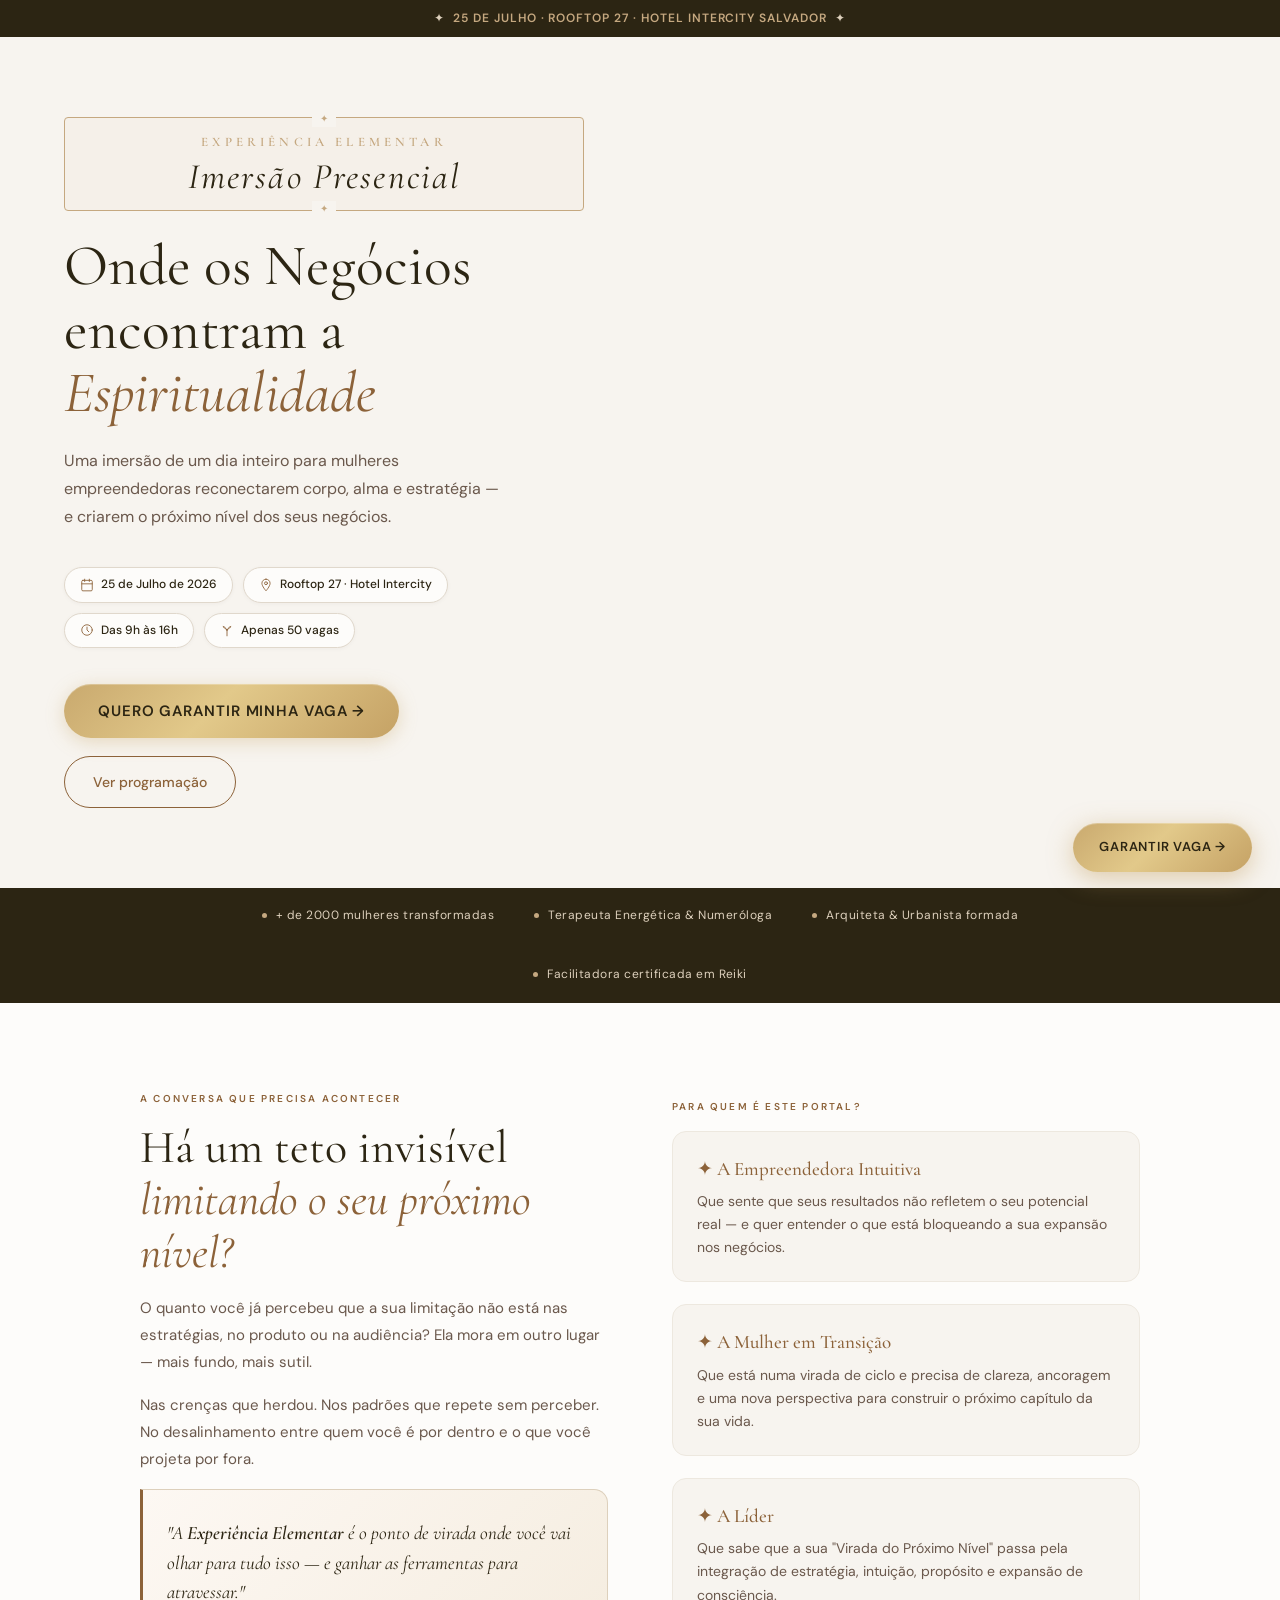
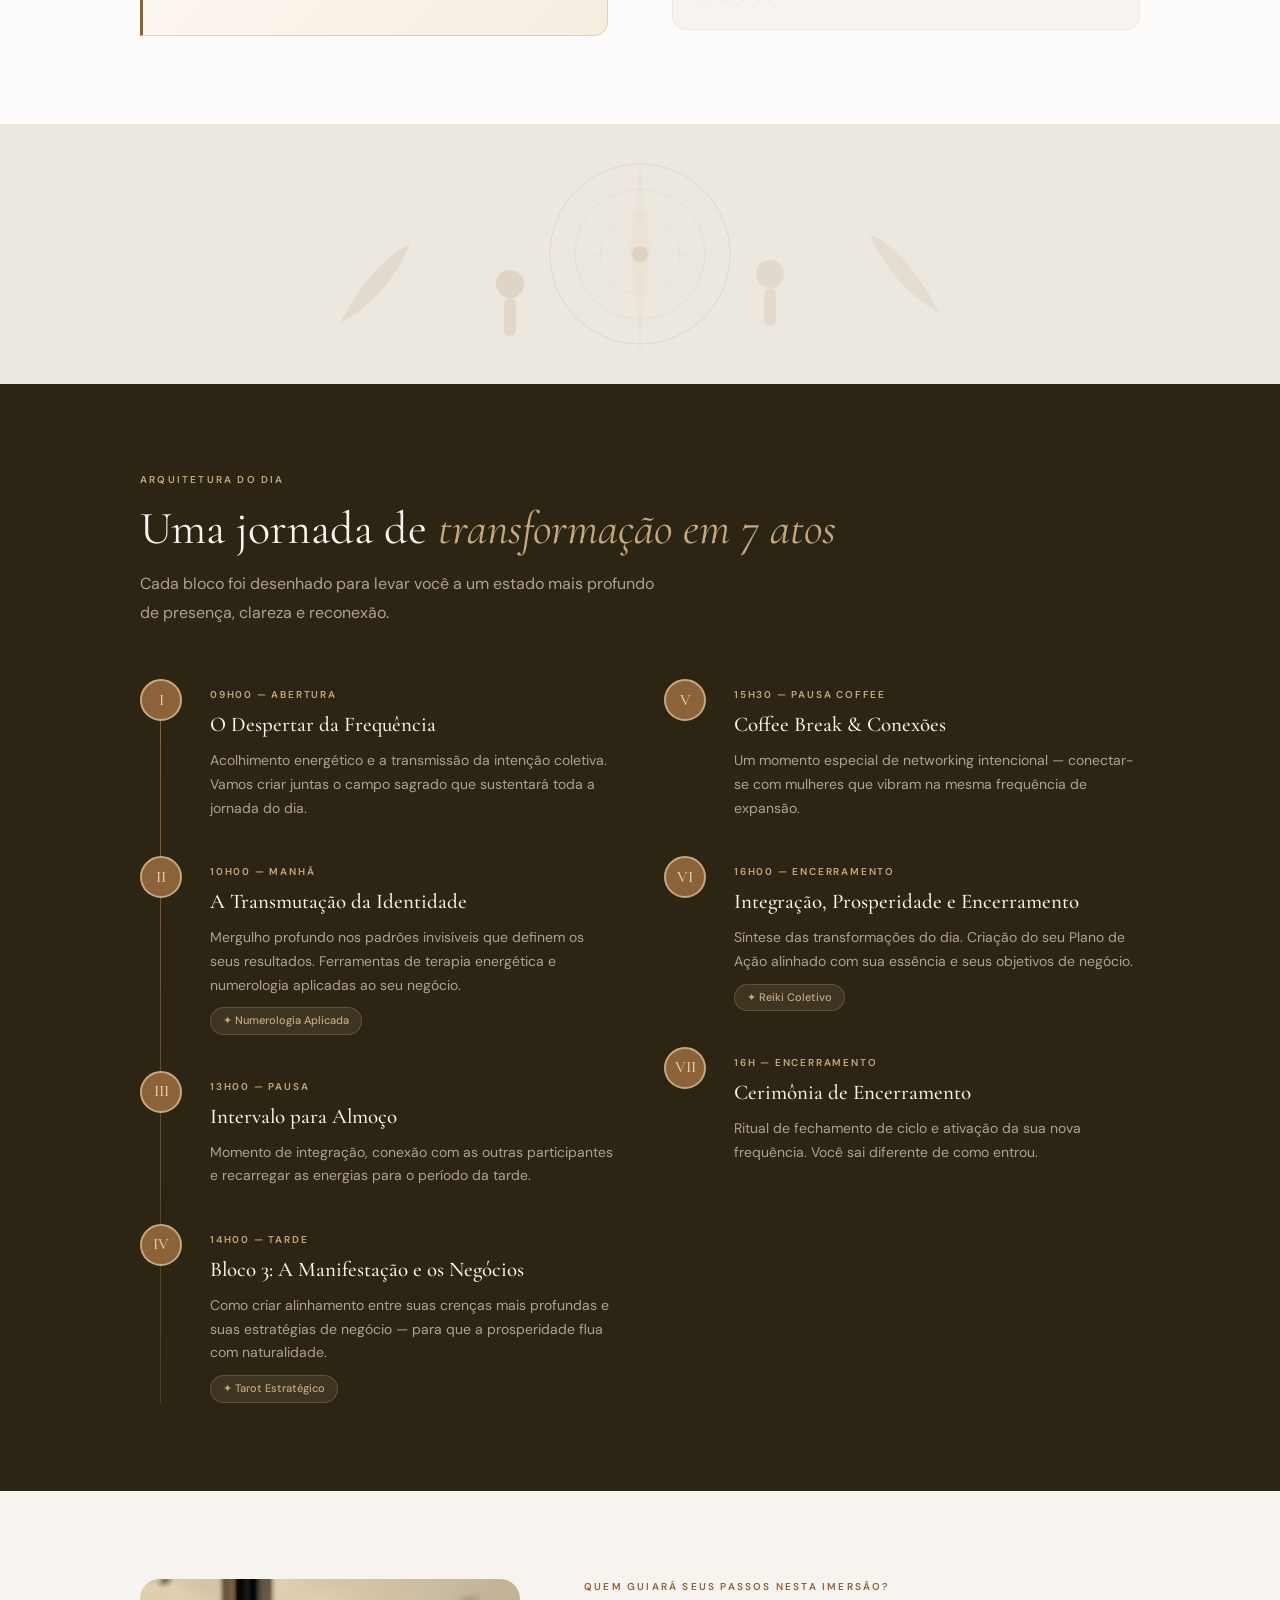
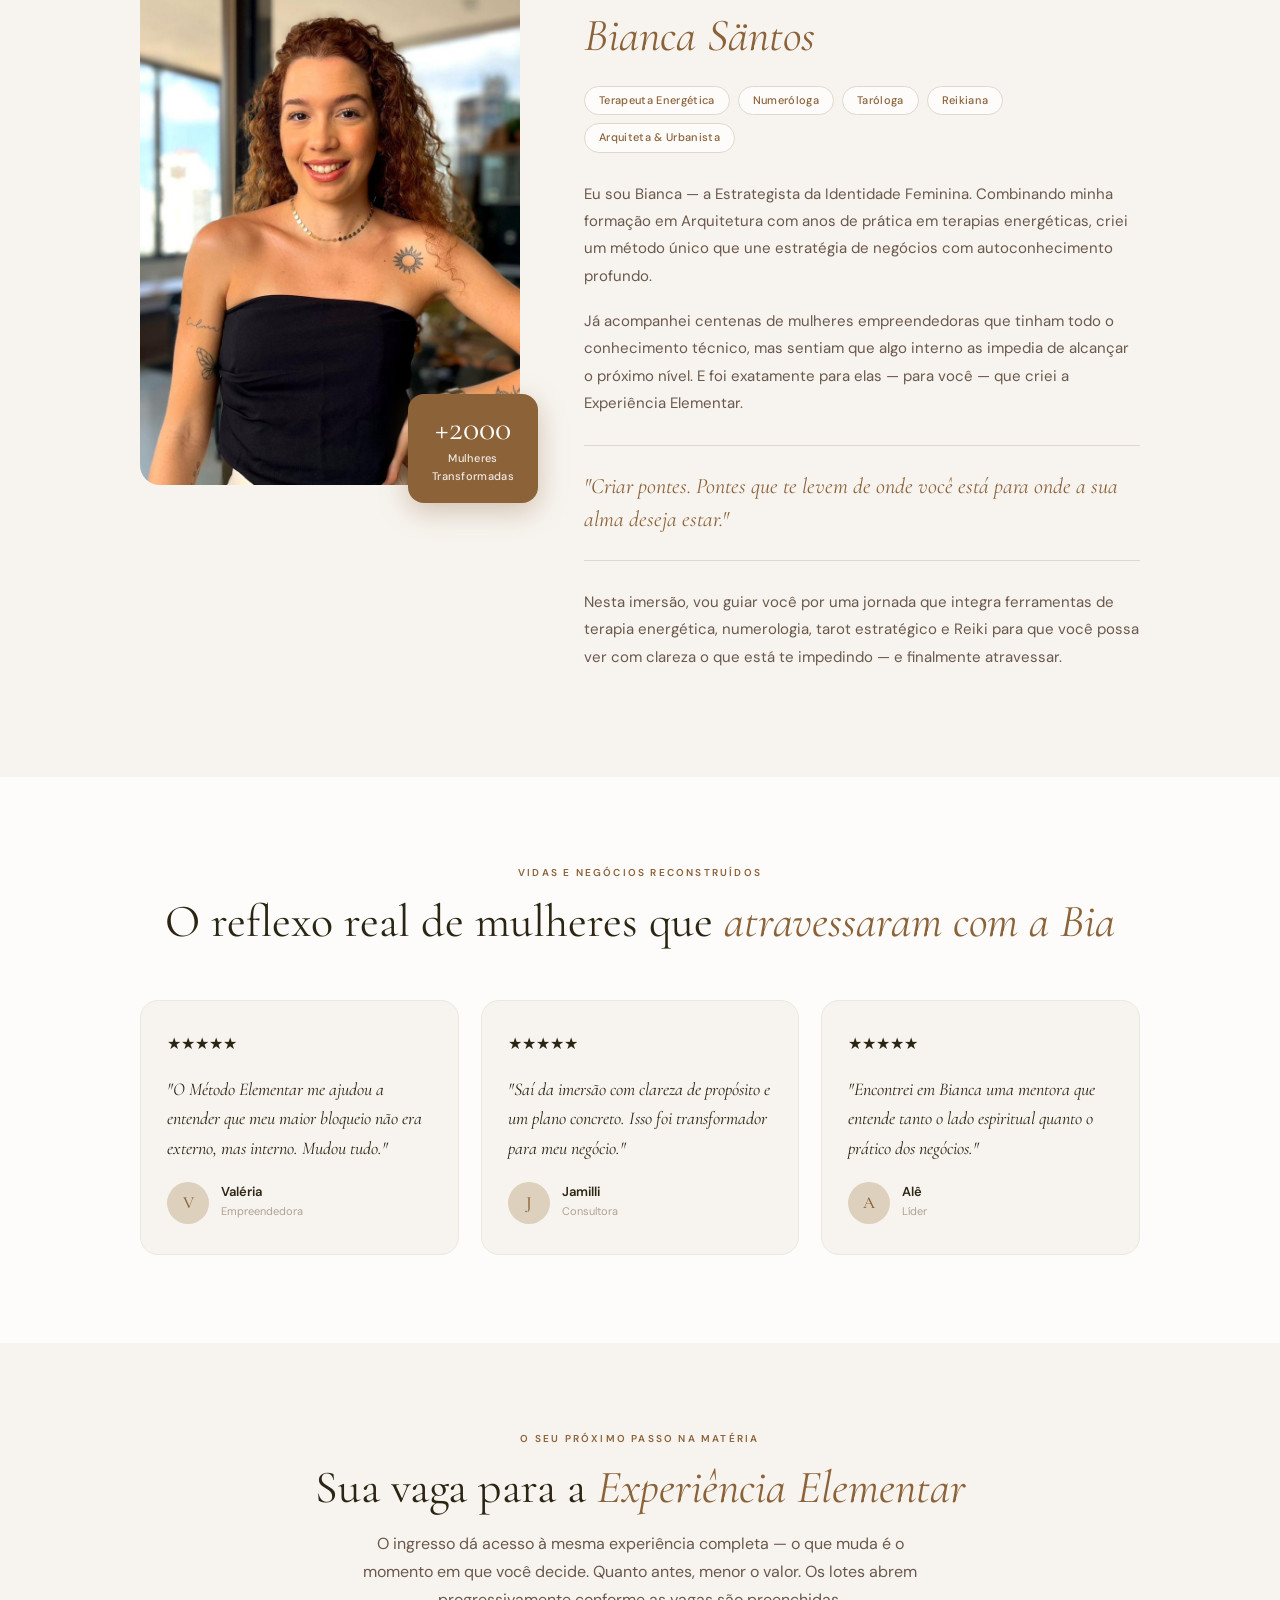
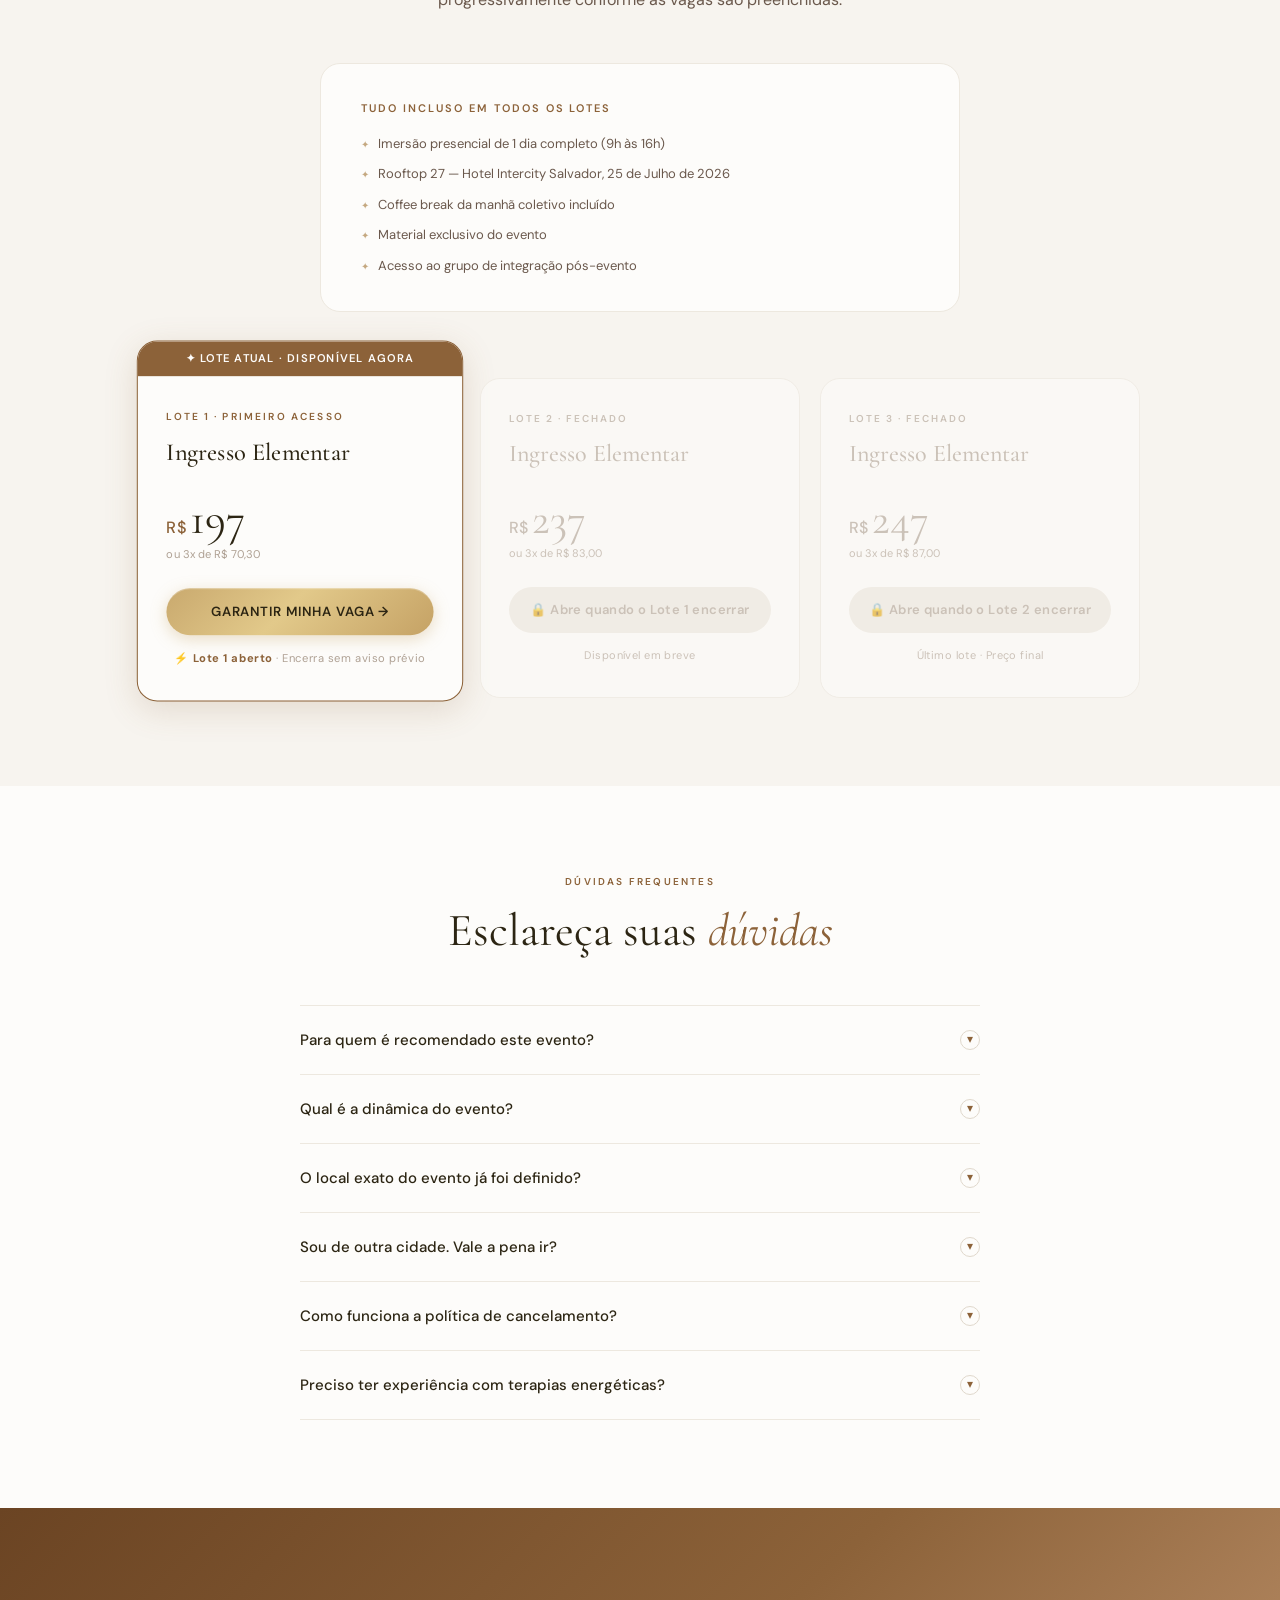
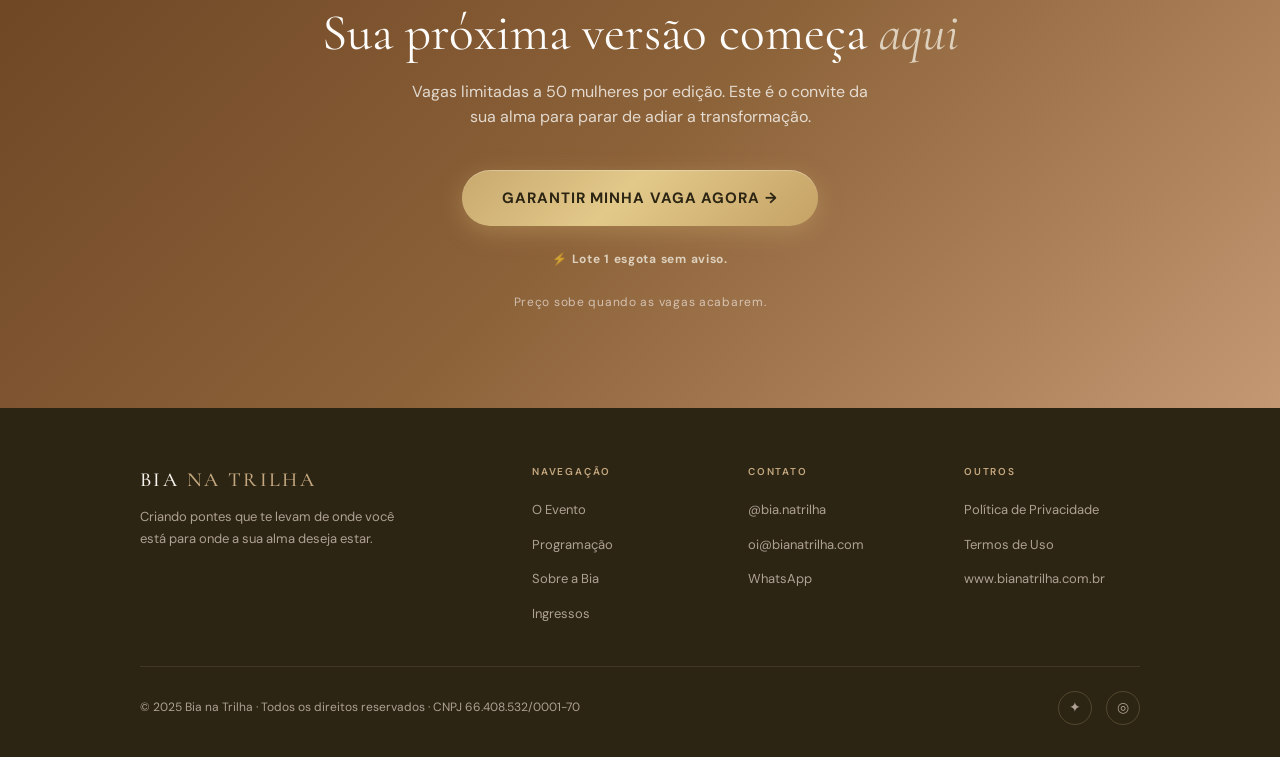
==== commit 805b6aa6: "Atualizar o index.html" ====
--- a/index.html
+++ b/index.html
@@ -1281,7 +1281,7 @@
   <p>Vagas limitadas a 50 mulheres por edição. Este é o convite da sua alma para parar de adiar a transformação.</p>
   <a href="https://chk.eduzz.com/G92K8KR4WE" class="btn-cta-final">Garantir minha vaga agora →</a>
   <div class="cta-urgencia">⚡ <strong>Lote 1 esgota sem aviso.</strong></div>
-    </div>Preço sobe quando as vagas acabarem.</div>
+    <div class="cta-urgencia">Preço sobe quando as vagas acabarem.</div>
 </section>
 
 <!-- FOOTER -->
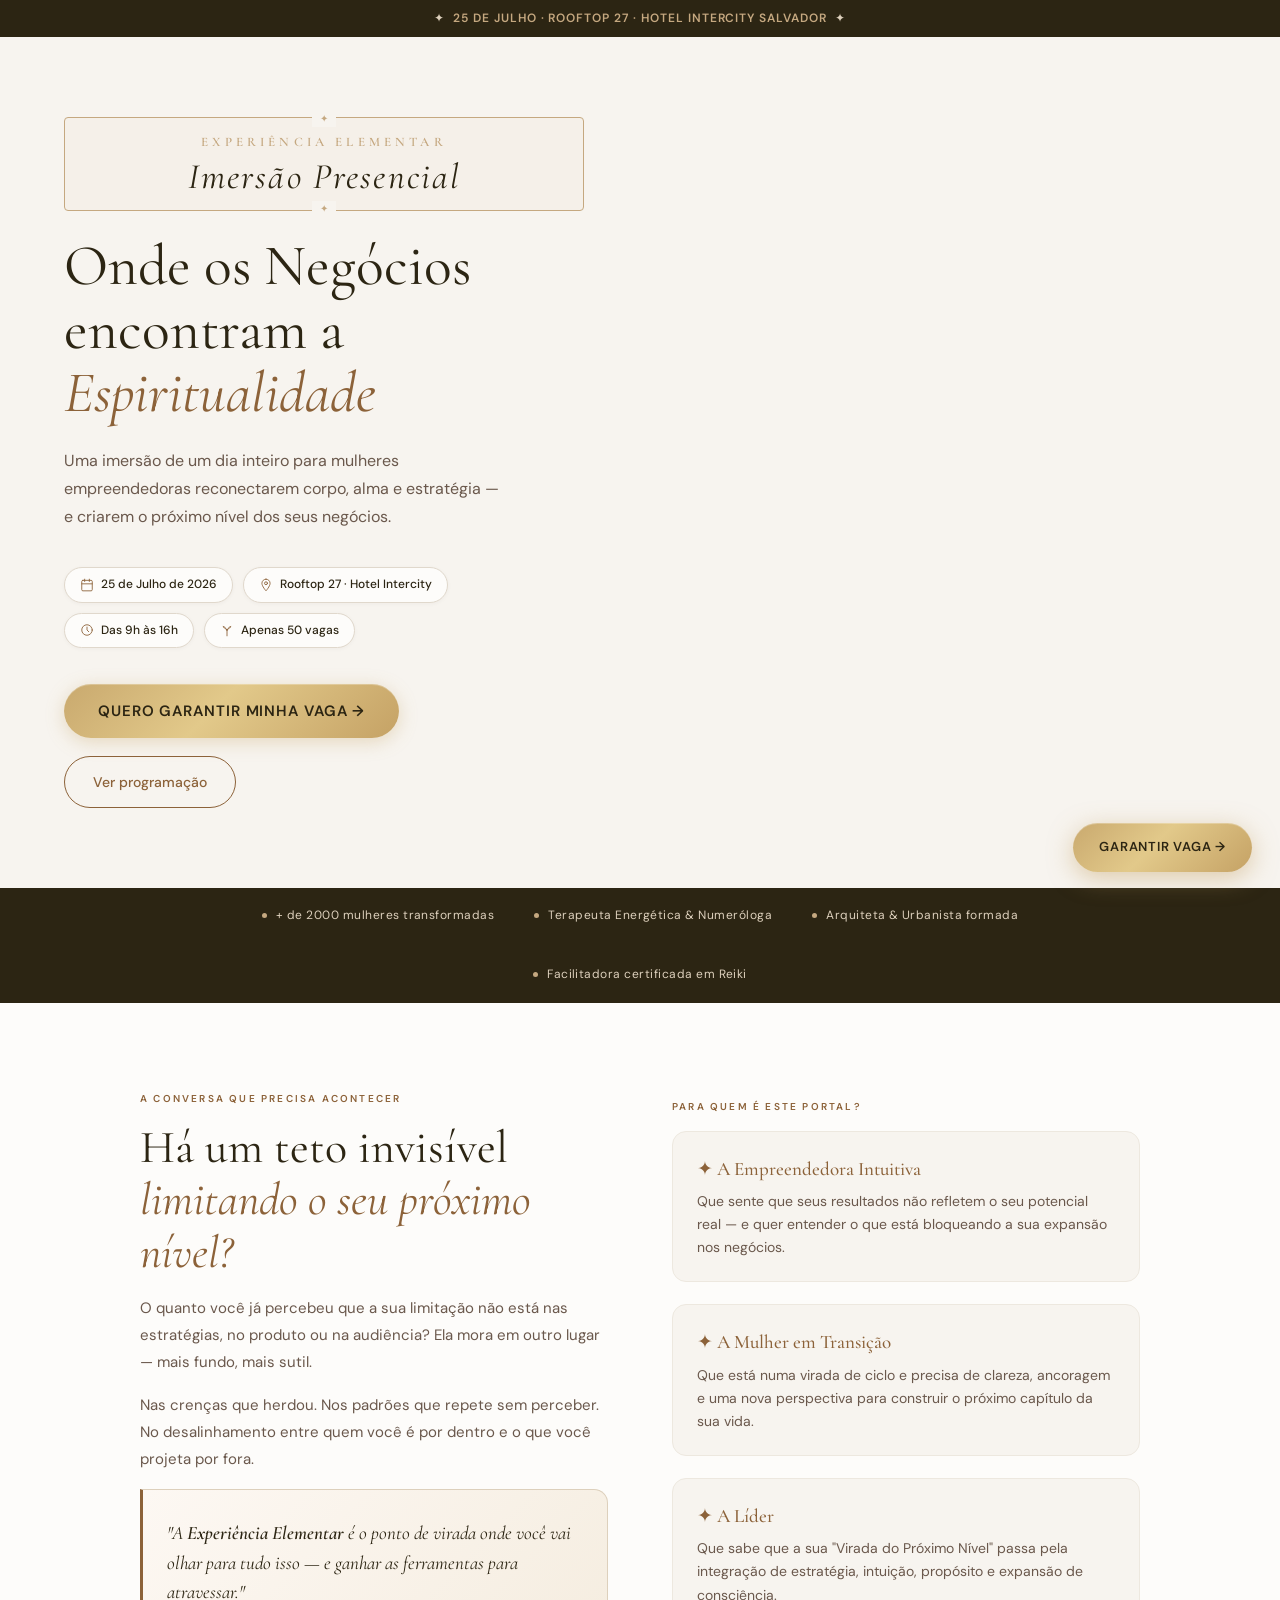
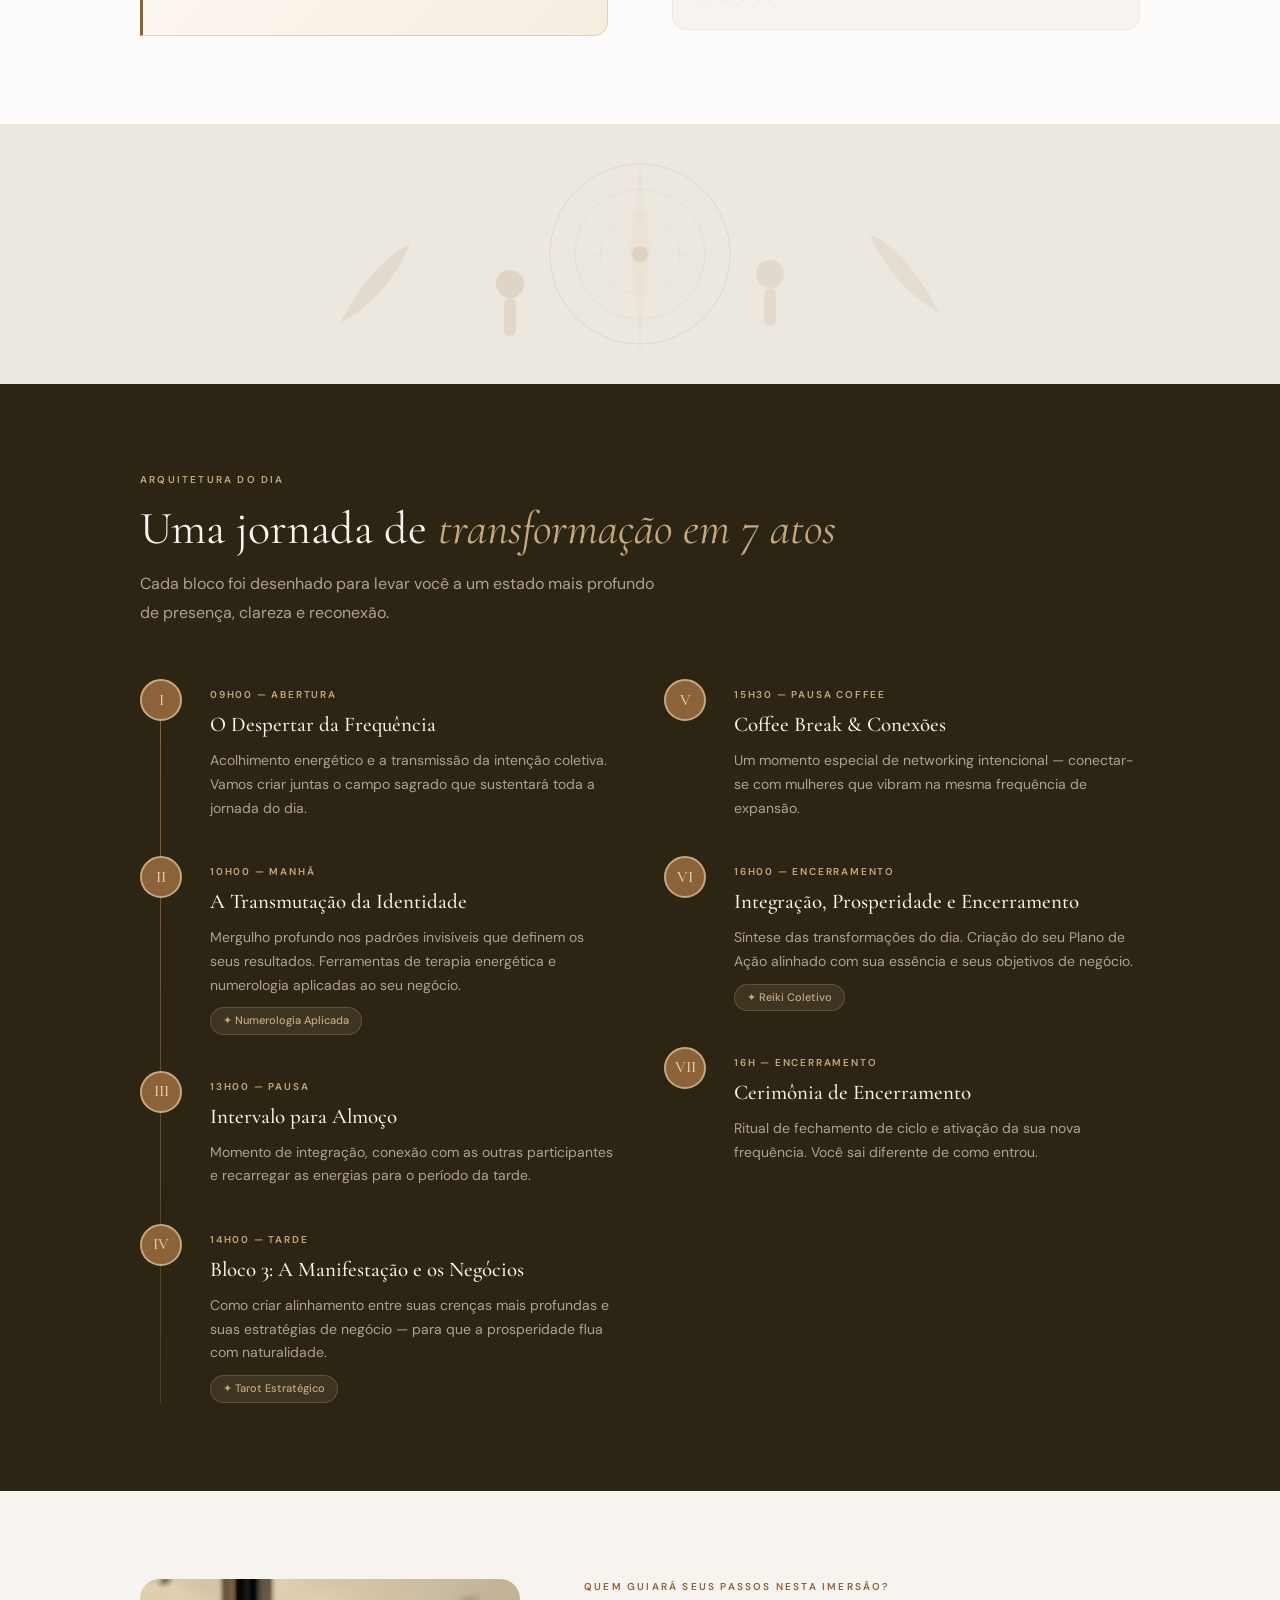
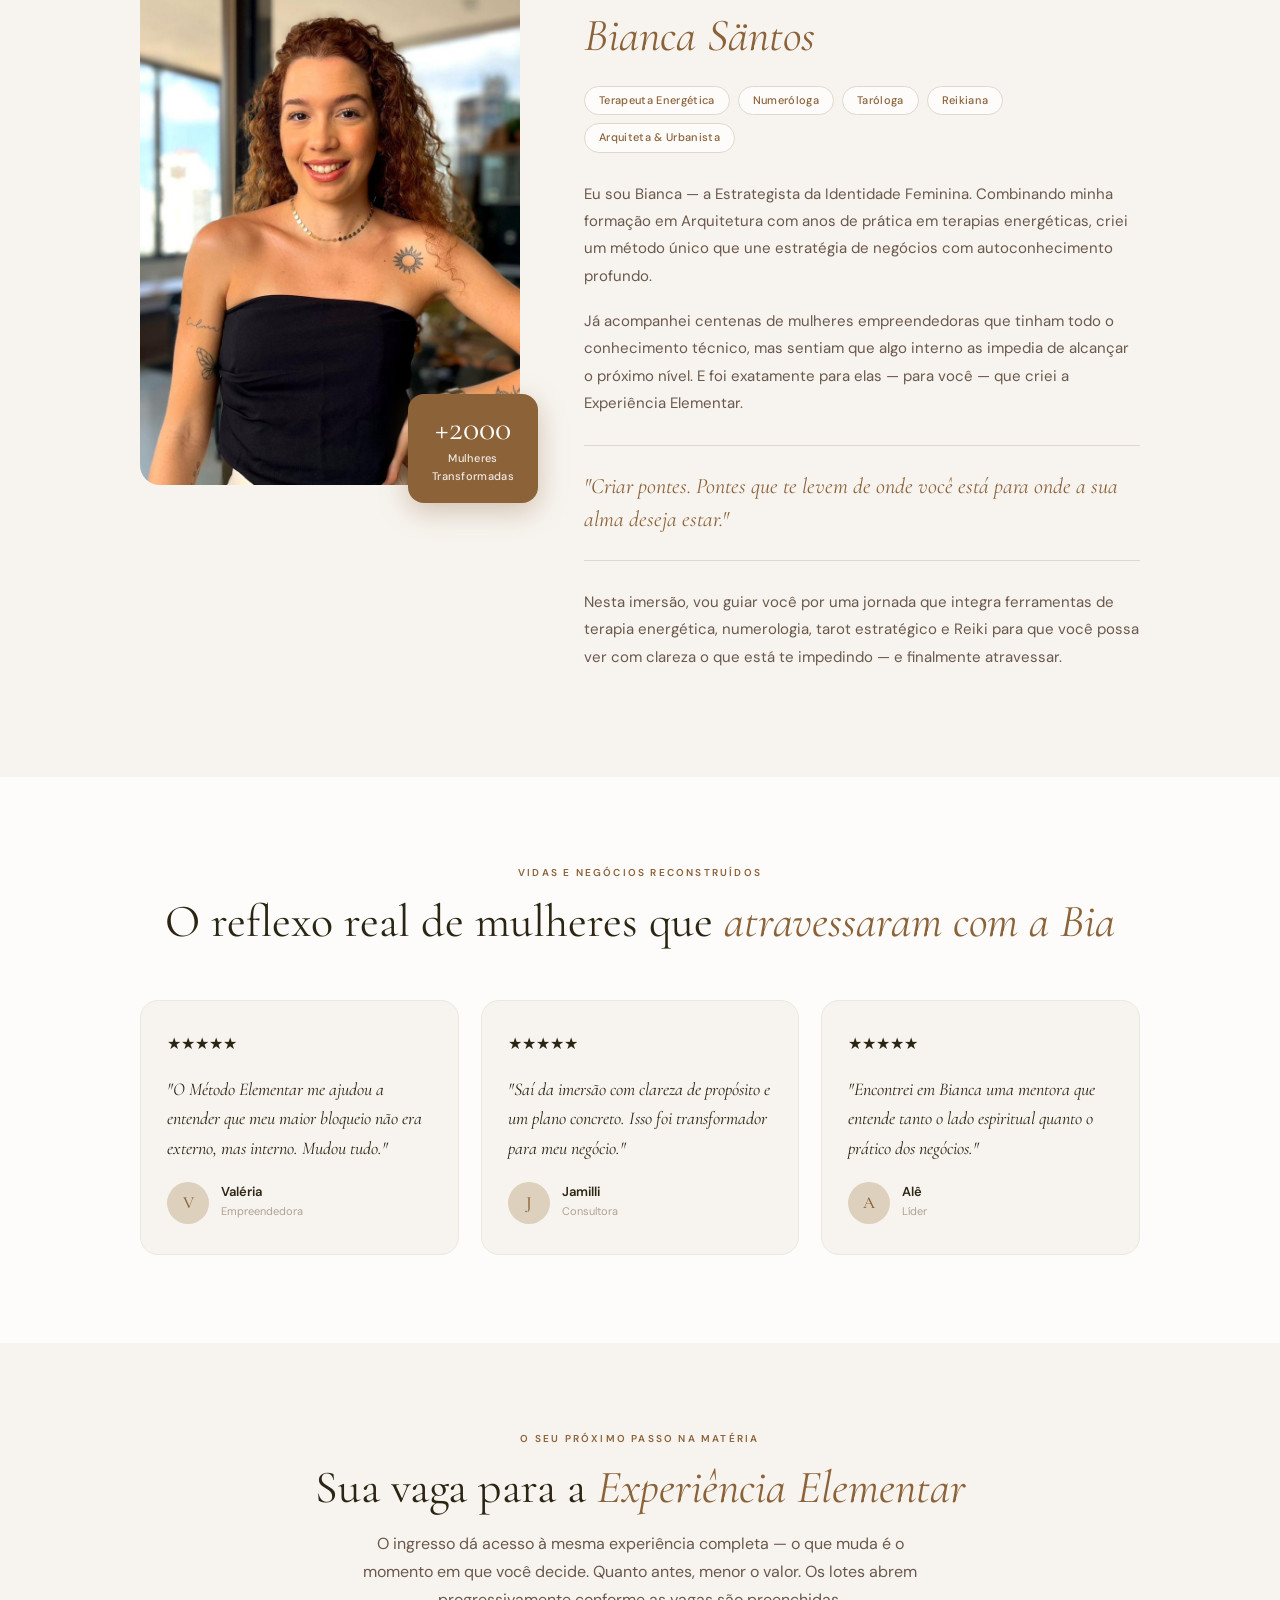
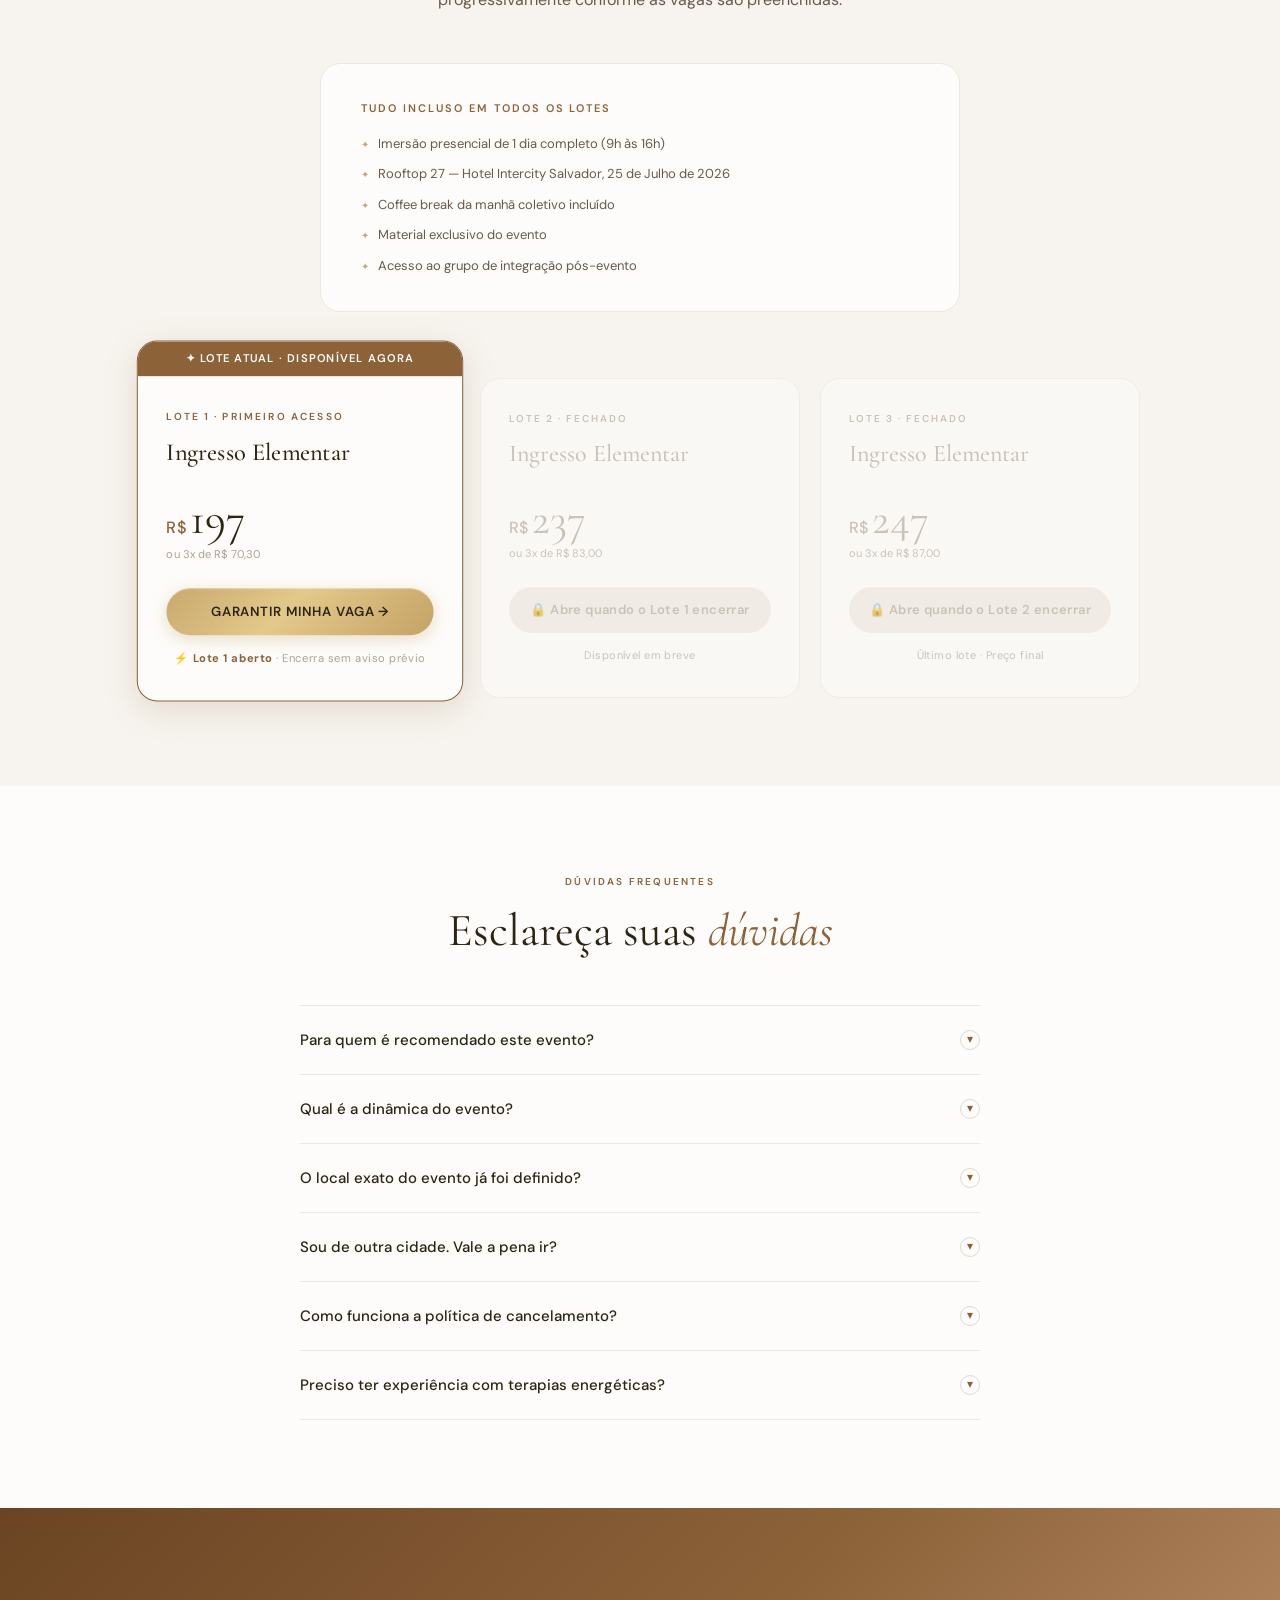
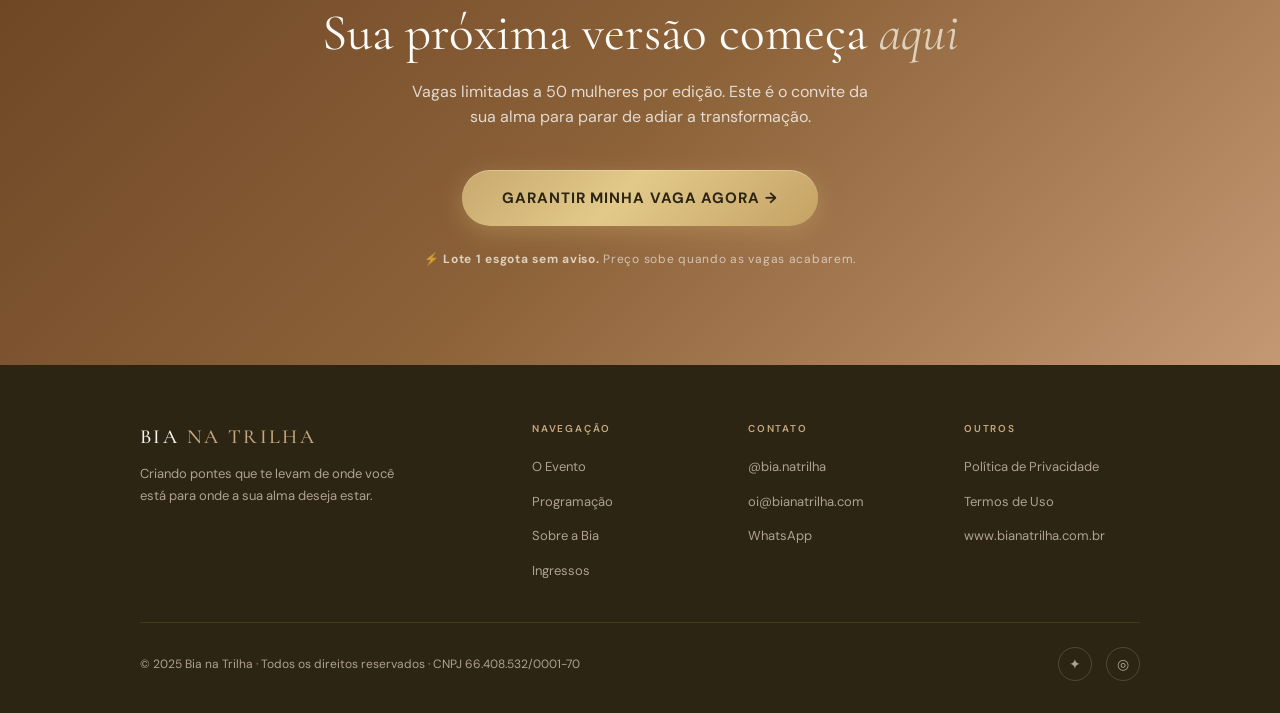
==== commit 2cd2dc65: "Atualizar o index.html" ====
--- a/index.html
+++ b/index.html
@@ -1280,8 +1280,7 @@
   <h2>Sua próxima versão começa <em>aqui</em></h2>
   <p>Vagas limitadas a 50 mulheres por edição. Este é o convite da sua alma para parar de adiar a transformação.</p>
   <a href="https://chk.eduzz.com/G92K8KR4WE" class="btn-cta-final">Garantir minha vaga agora →</a>
-  <div class="cta-urgencia">⚡ <strong>Lote 1 esgota sem aviso.</strong></div>
-    <div class="cta-urgencia">Preço sobe quando as vagas acabarem.</div>
+  <div class="cta-urgencia">⚡ <strong>Lote 1 esgota sem aviso.</strong> Preço sobe quando as vagas acabarem.</div>
 </section>
 
 <!-- FOOTER -->
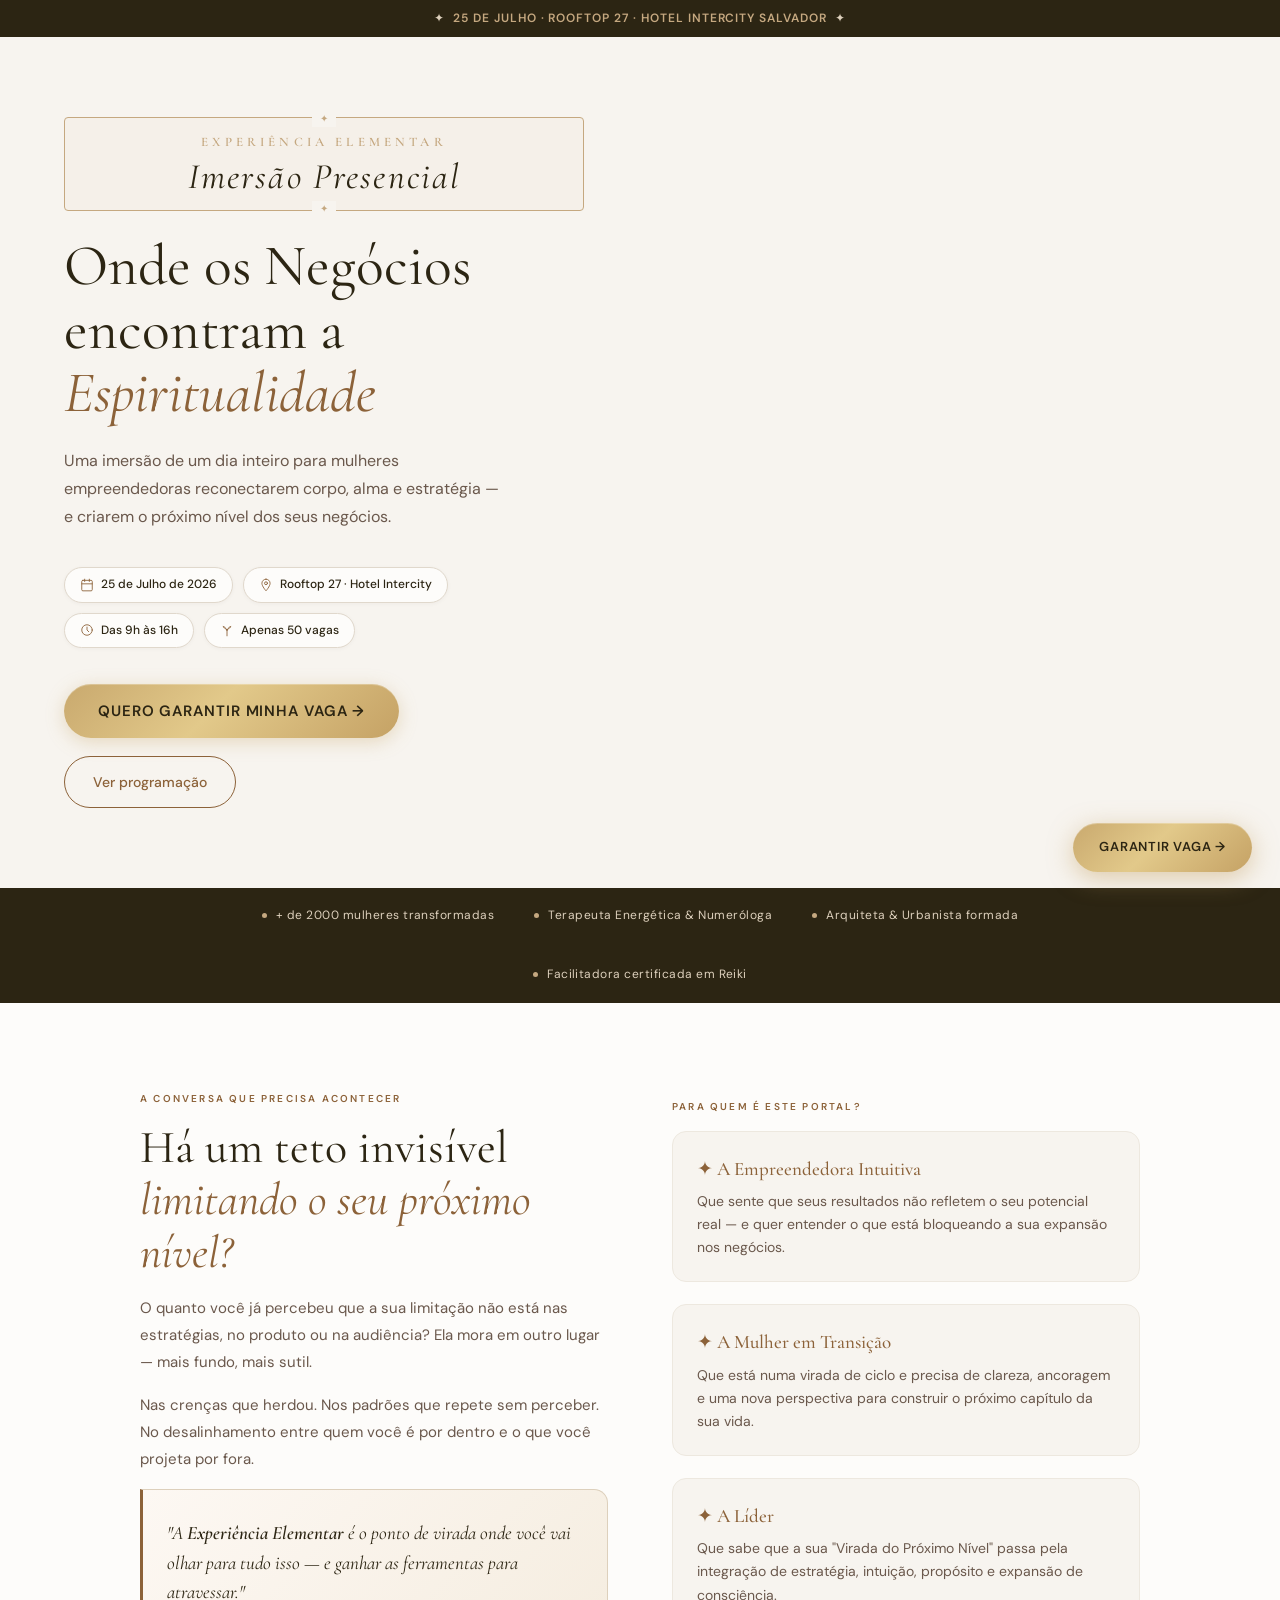
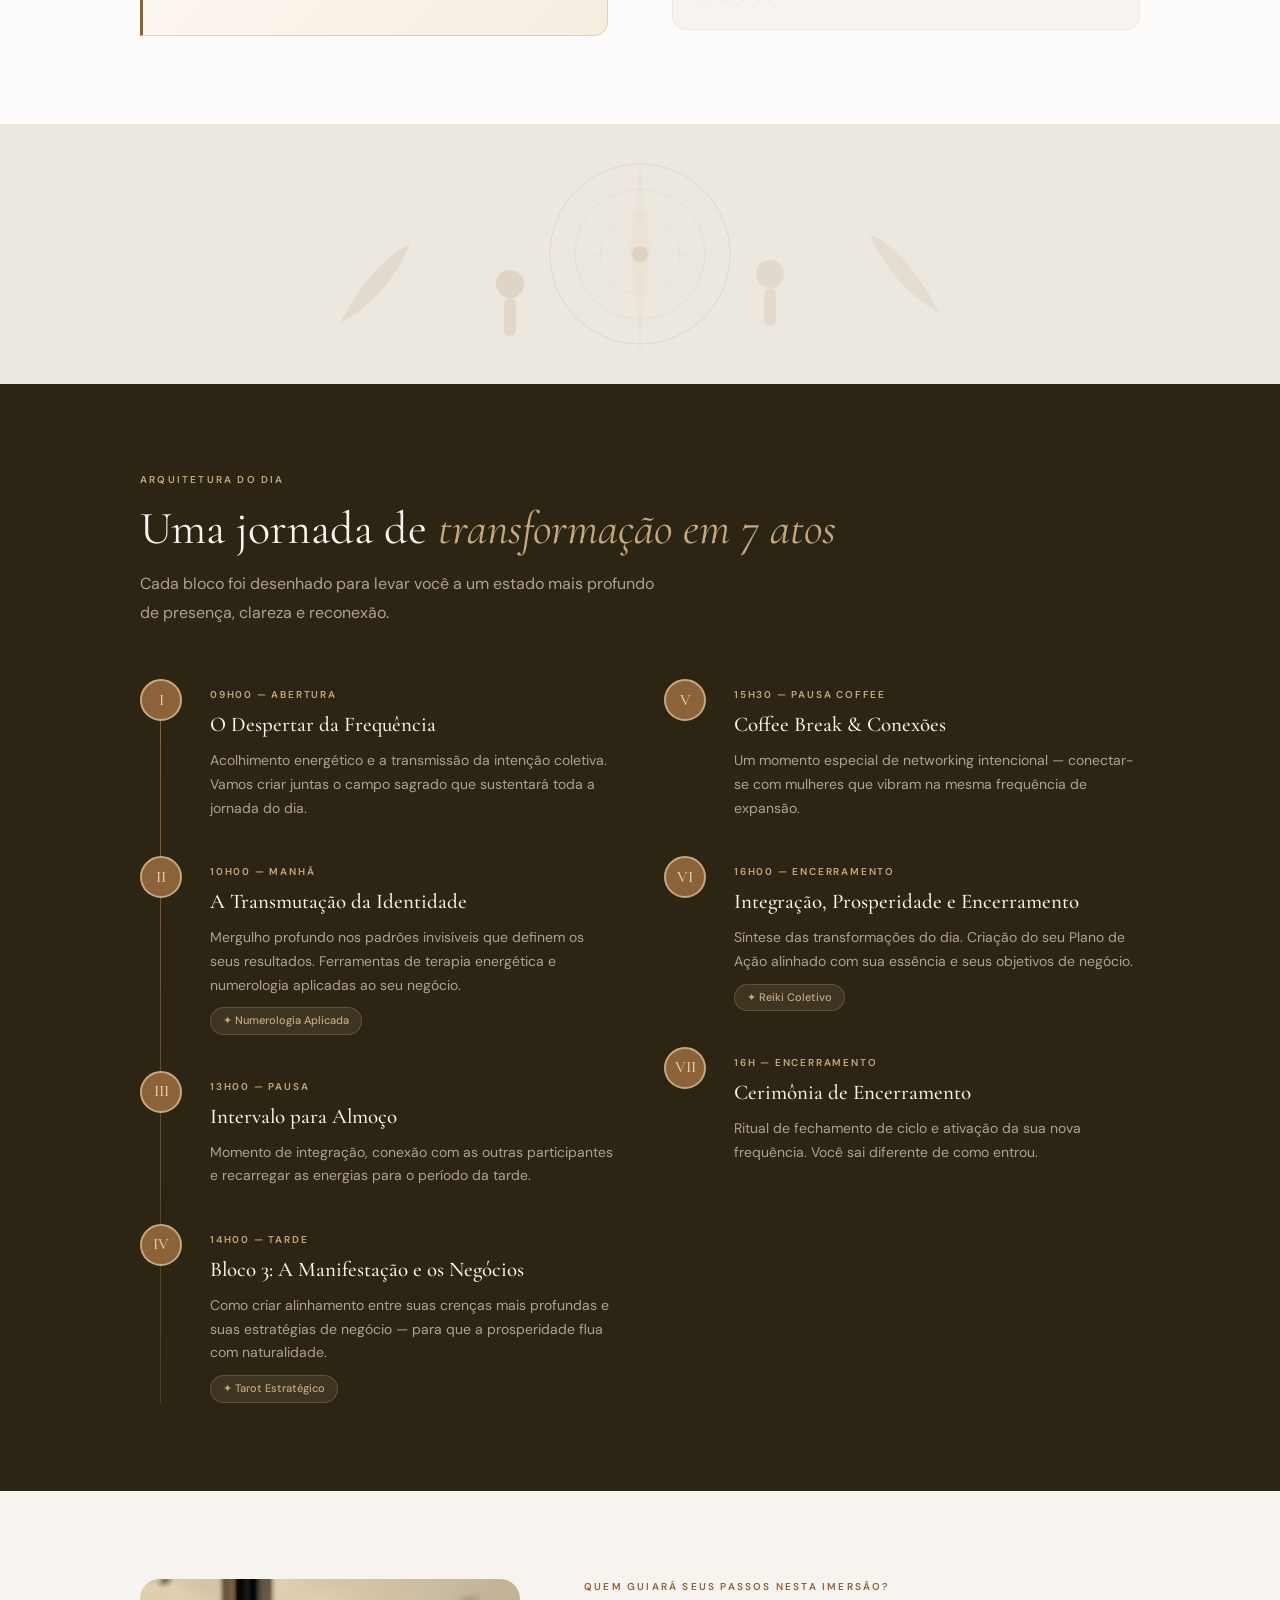
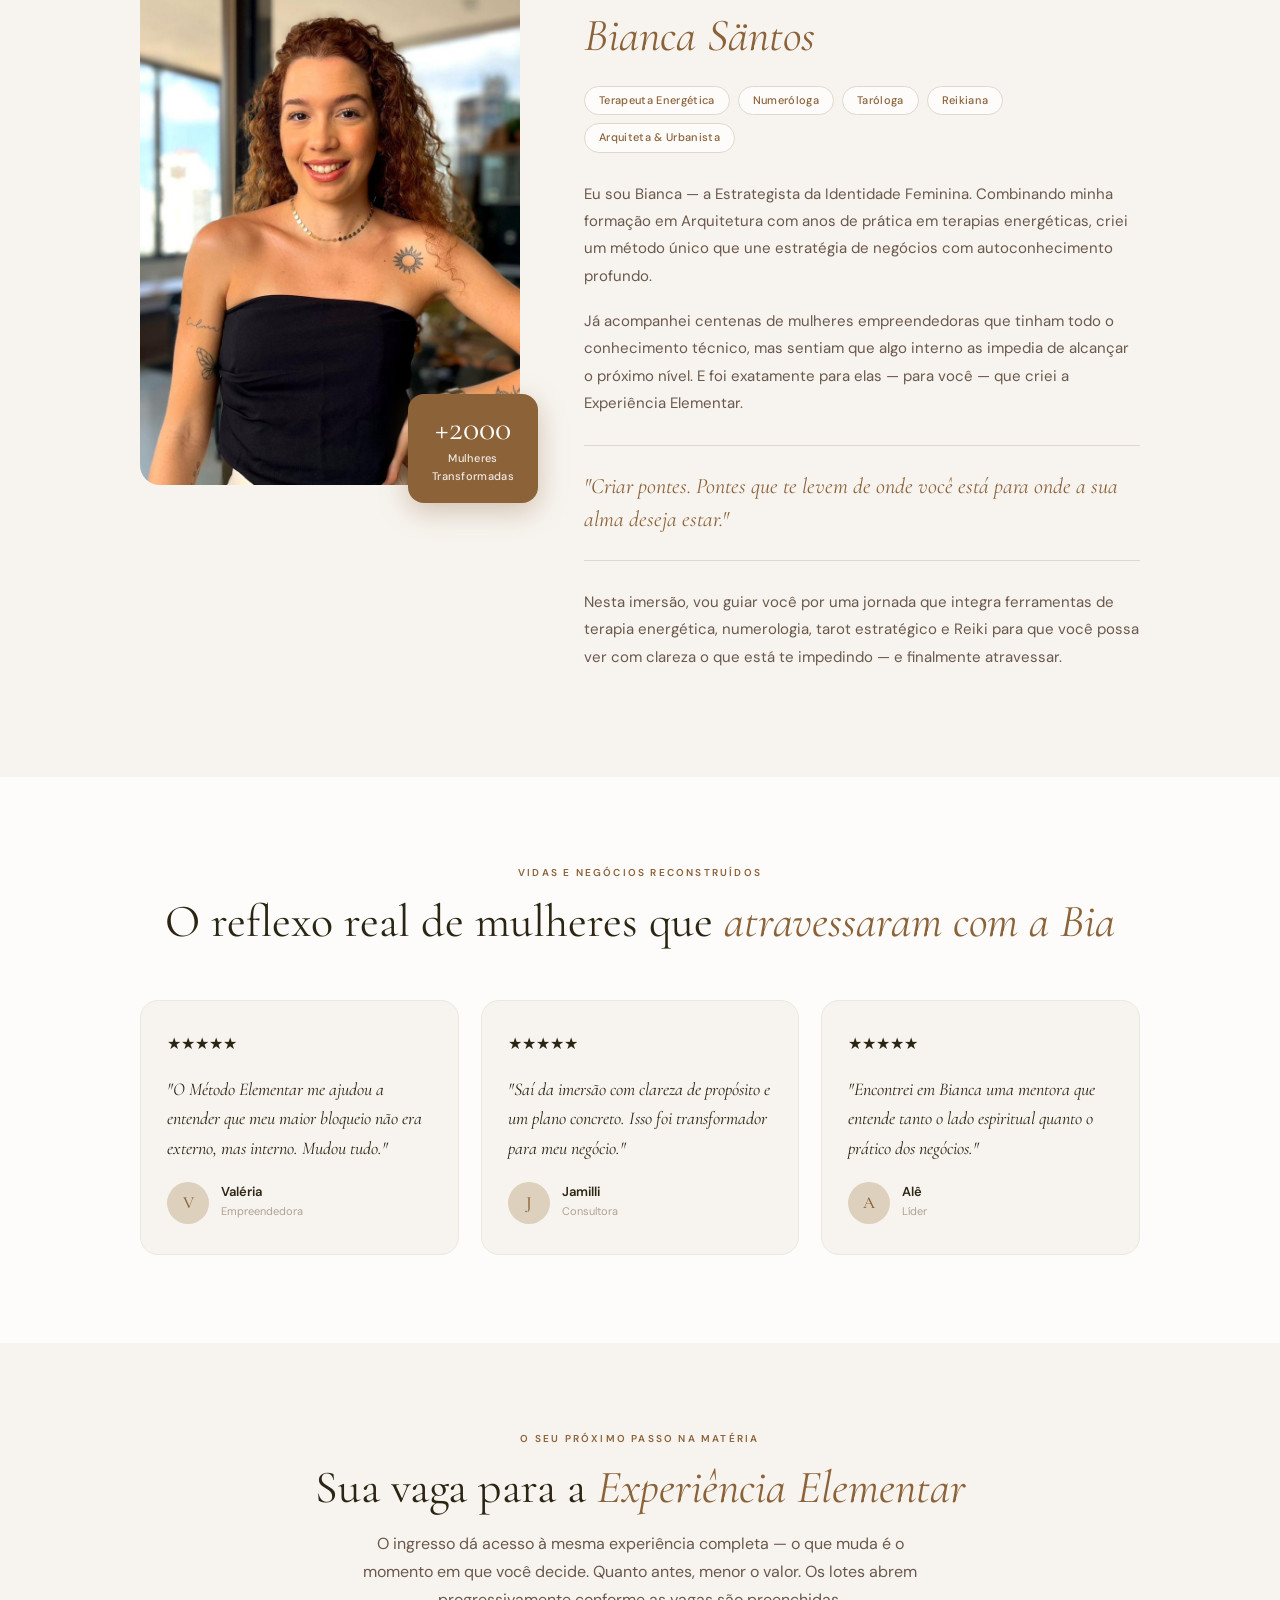
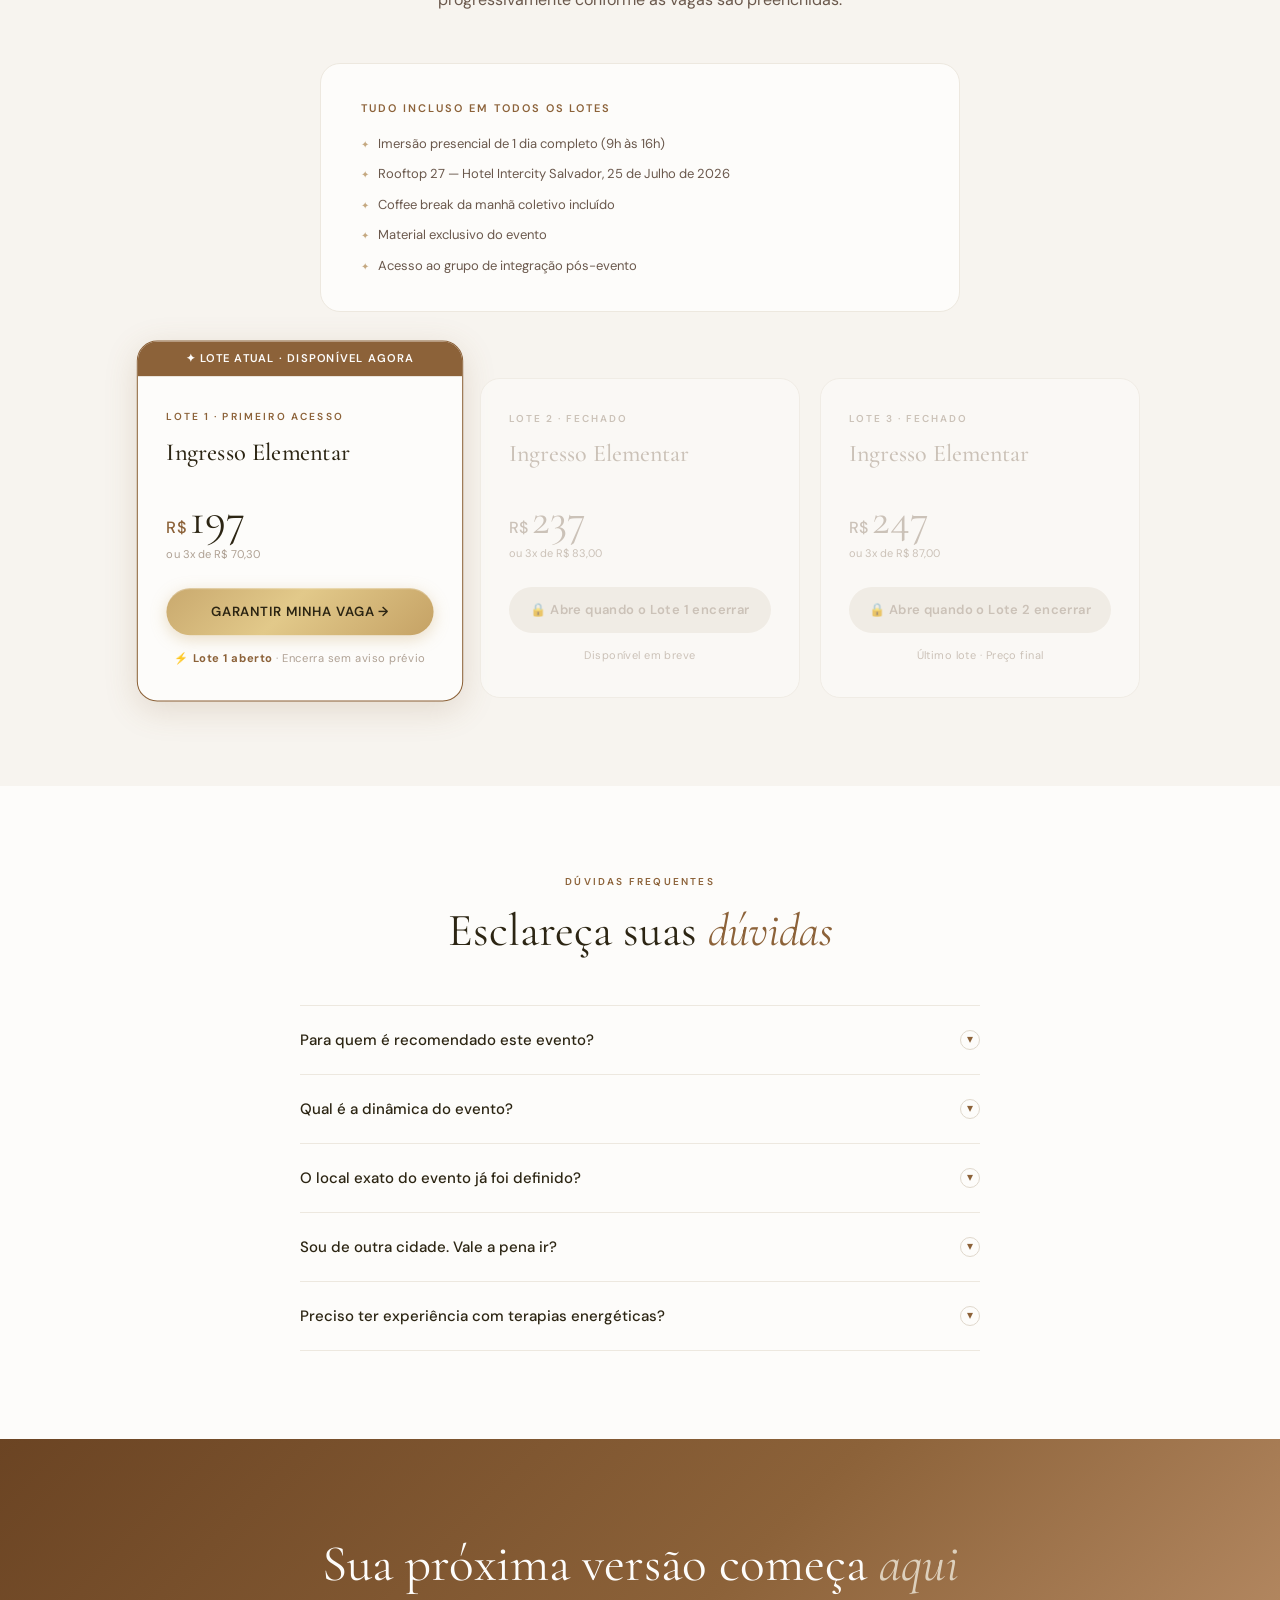
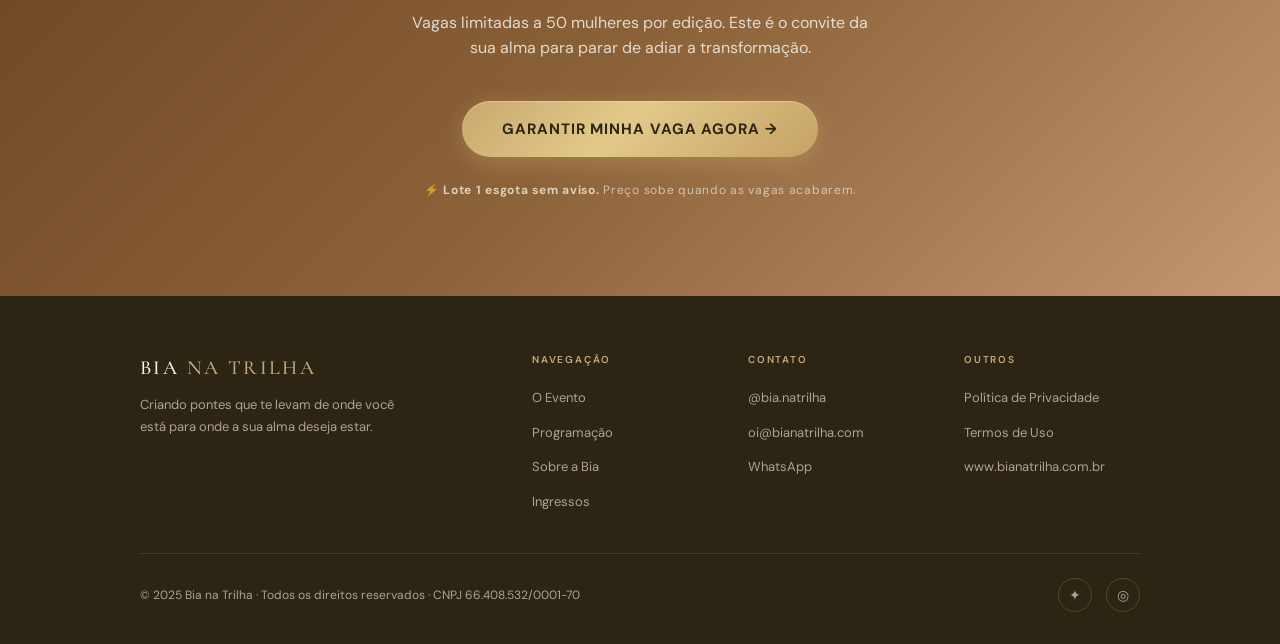
==== commit 614dda83: "Atualizar o index.html" ====
--- a/index.html
+++ b/index.html
@@ -1264,10 +1264,6 @@
         <p class="faq-a">Sim. Muitas participantes viajam especificamente para esta experiência. Salvador tem voos diretos de todos os grandes centros. Posso indicar hospedagens próximas ao espaço do evento para quem precisar.</p>
       </details>
       <details class="faq-item">
-        <summary class="faq-q">Como funciona a política de cancelamento?<span class="faq-chevron">▾</span></summary>
-        <p class="faq-a">Reembolso integral para cancelamentos solicitados até 7 dias corridos antes do evento. Após esse prazo, oferecemos transferência do ingresso para outra pessoa ou crédito para edição futura.</p>
-      </details>
-      <details class="faq-item">
         <summary class="faq-q">Preciso ter experiência com terapias energéticas?<span class="faq-chevron">▾</span></summary>
         <p class="faq-a">Não. A imersão foi desenhada para receber tanto quem já tem uma prática espiritual quanto quem está chegando a esse universo pela primeira vez. O ambiente é seguro, acolhedor e não exige nenhum conhecimento prévio.</p>
       </details>
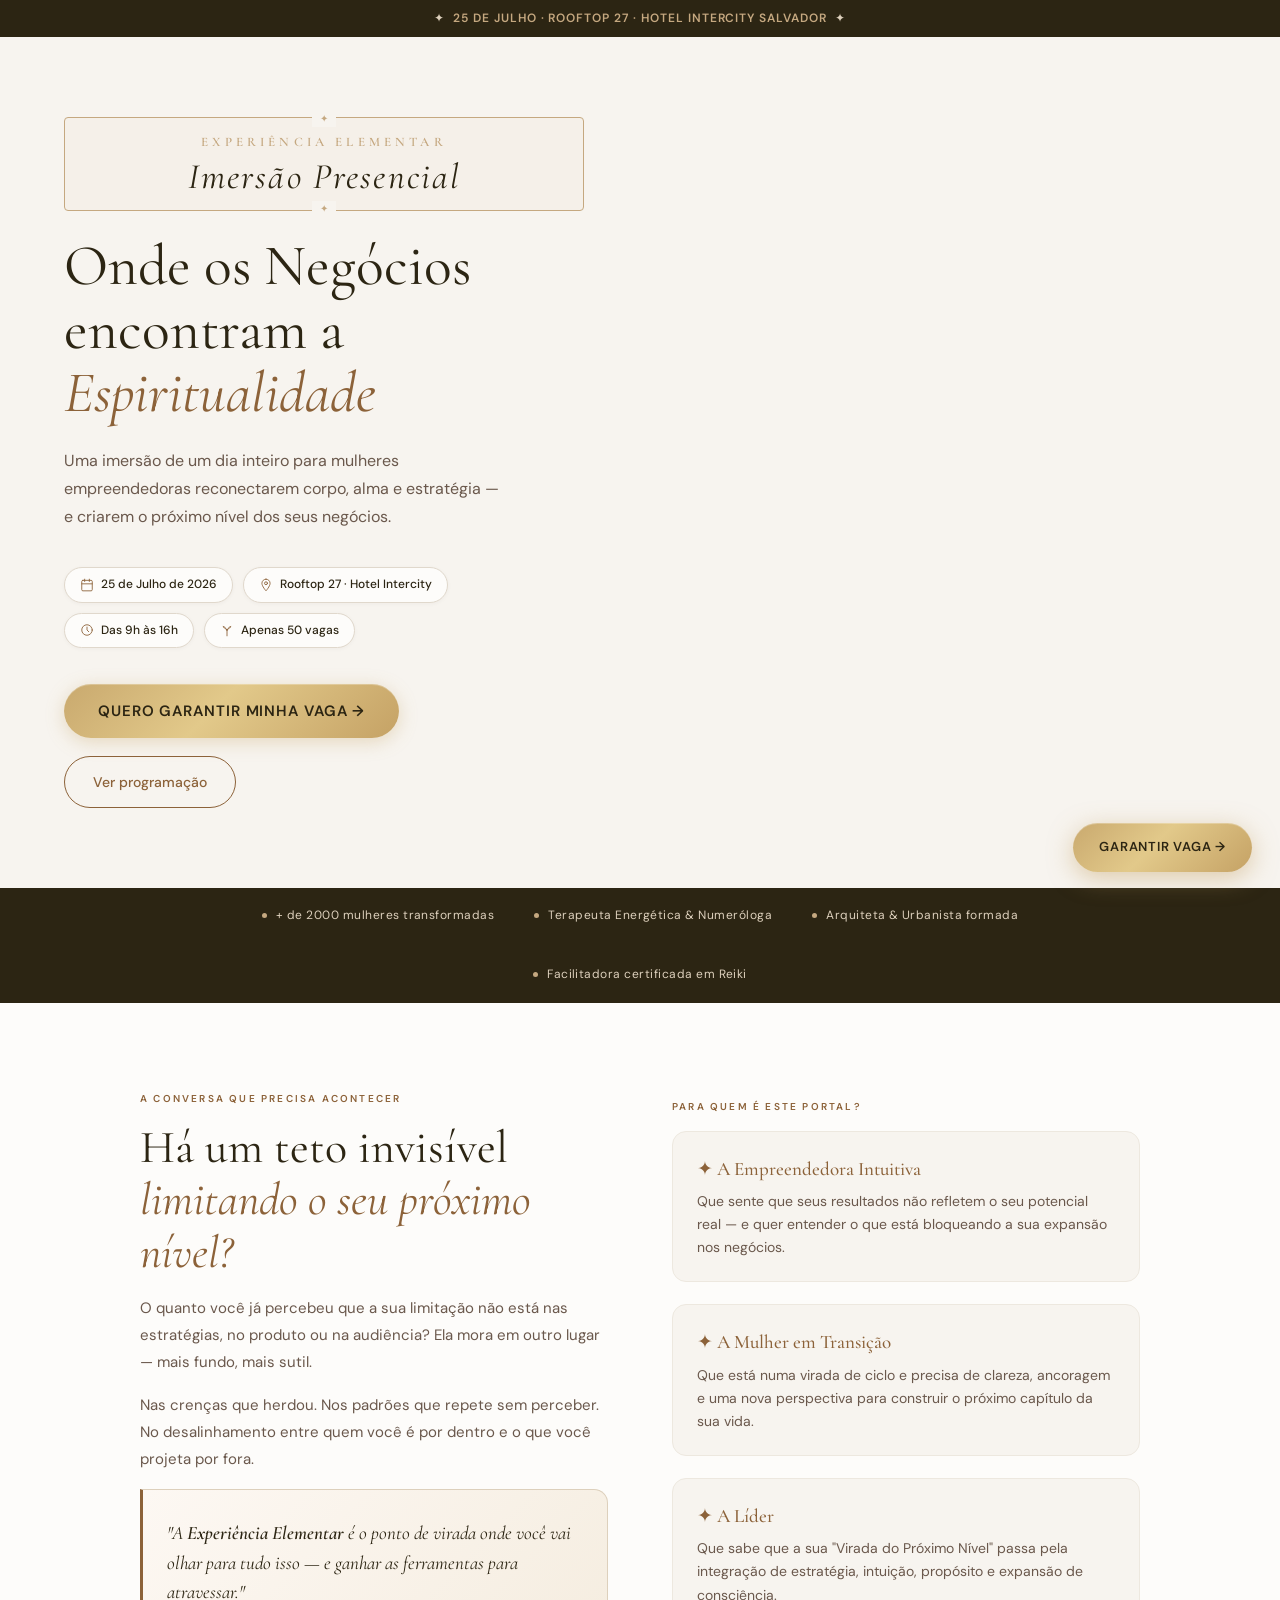
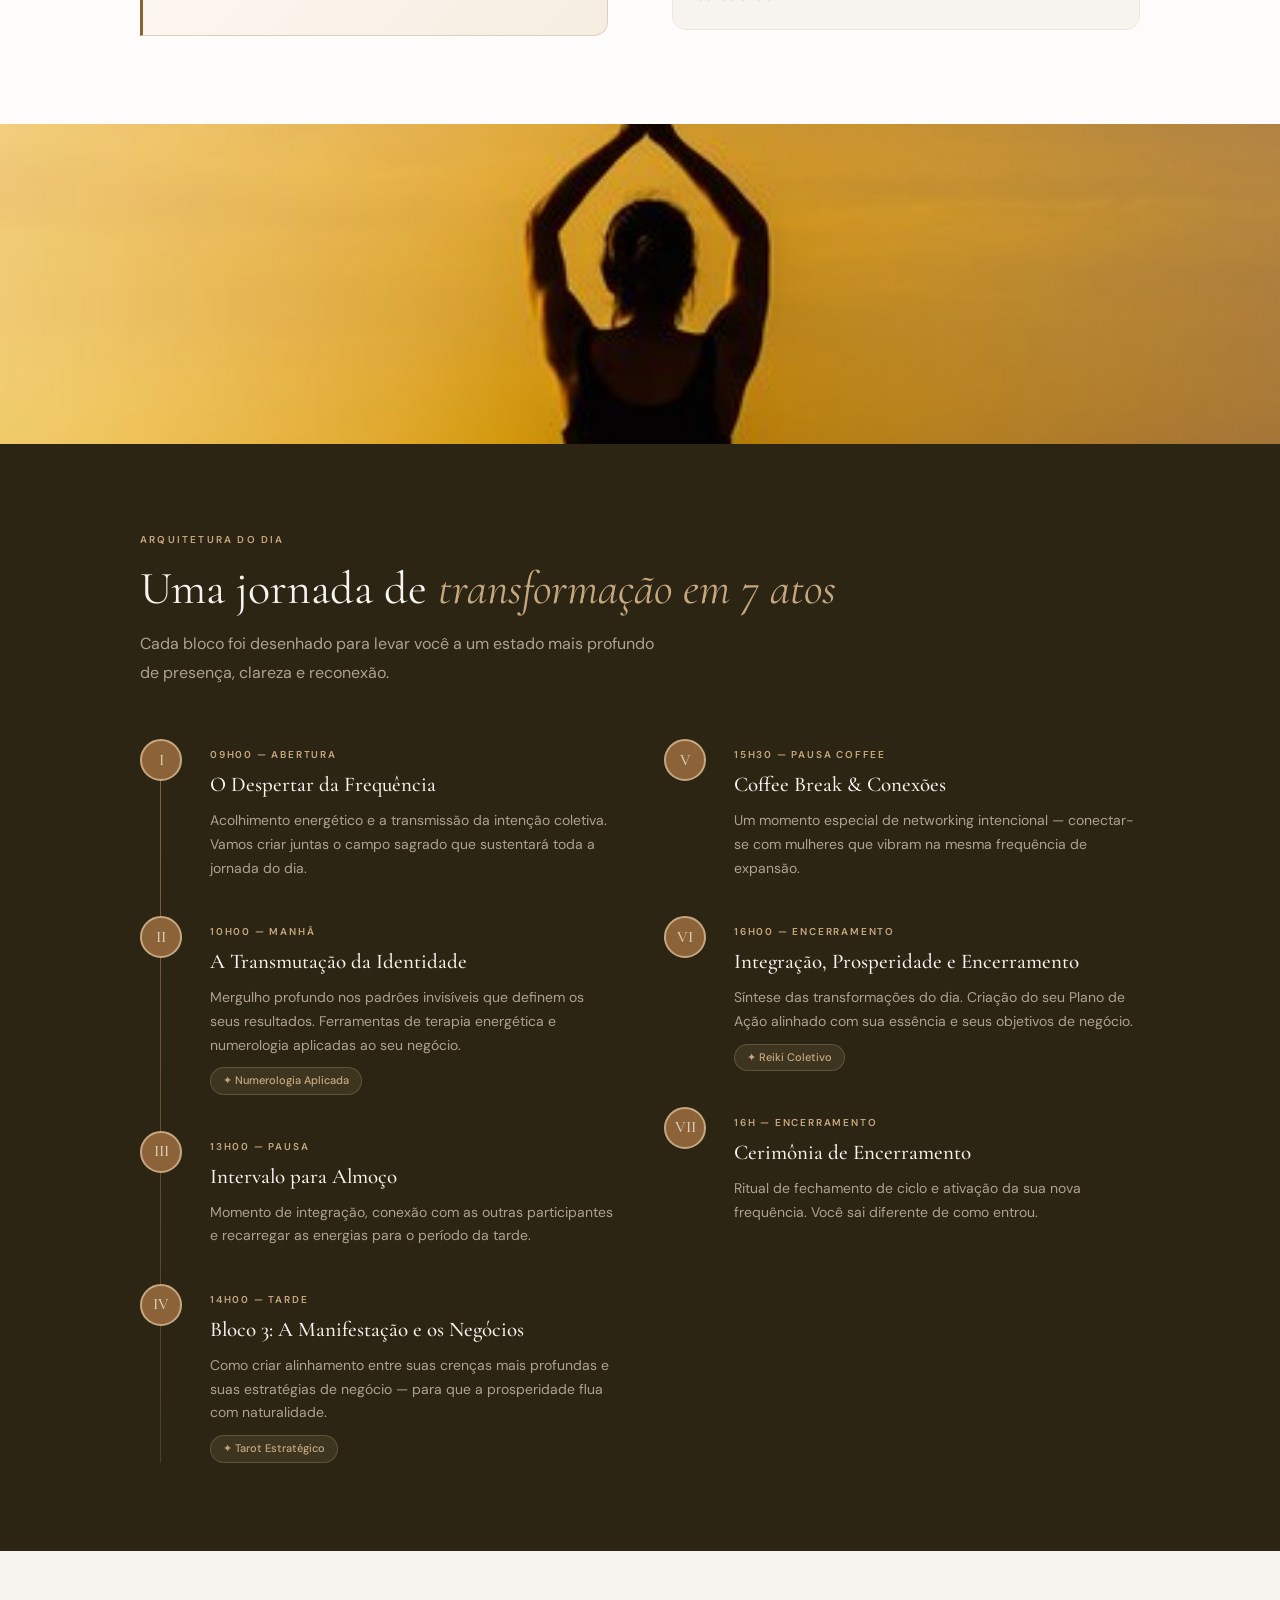
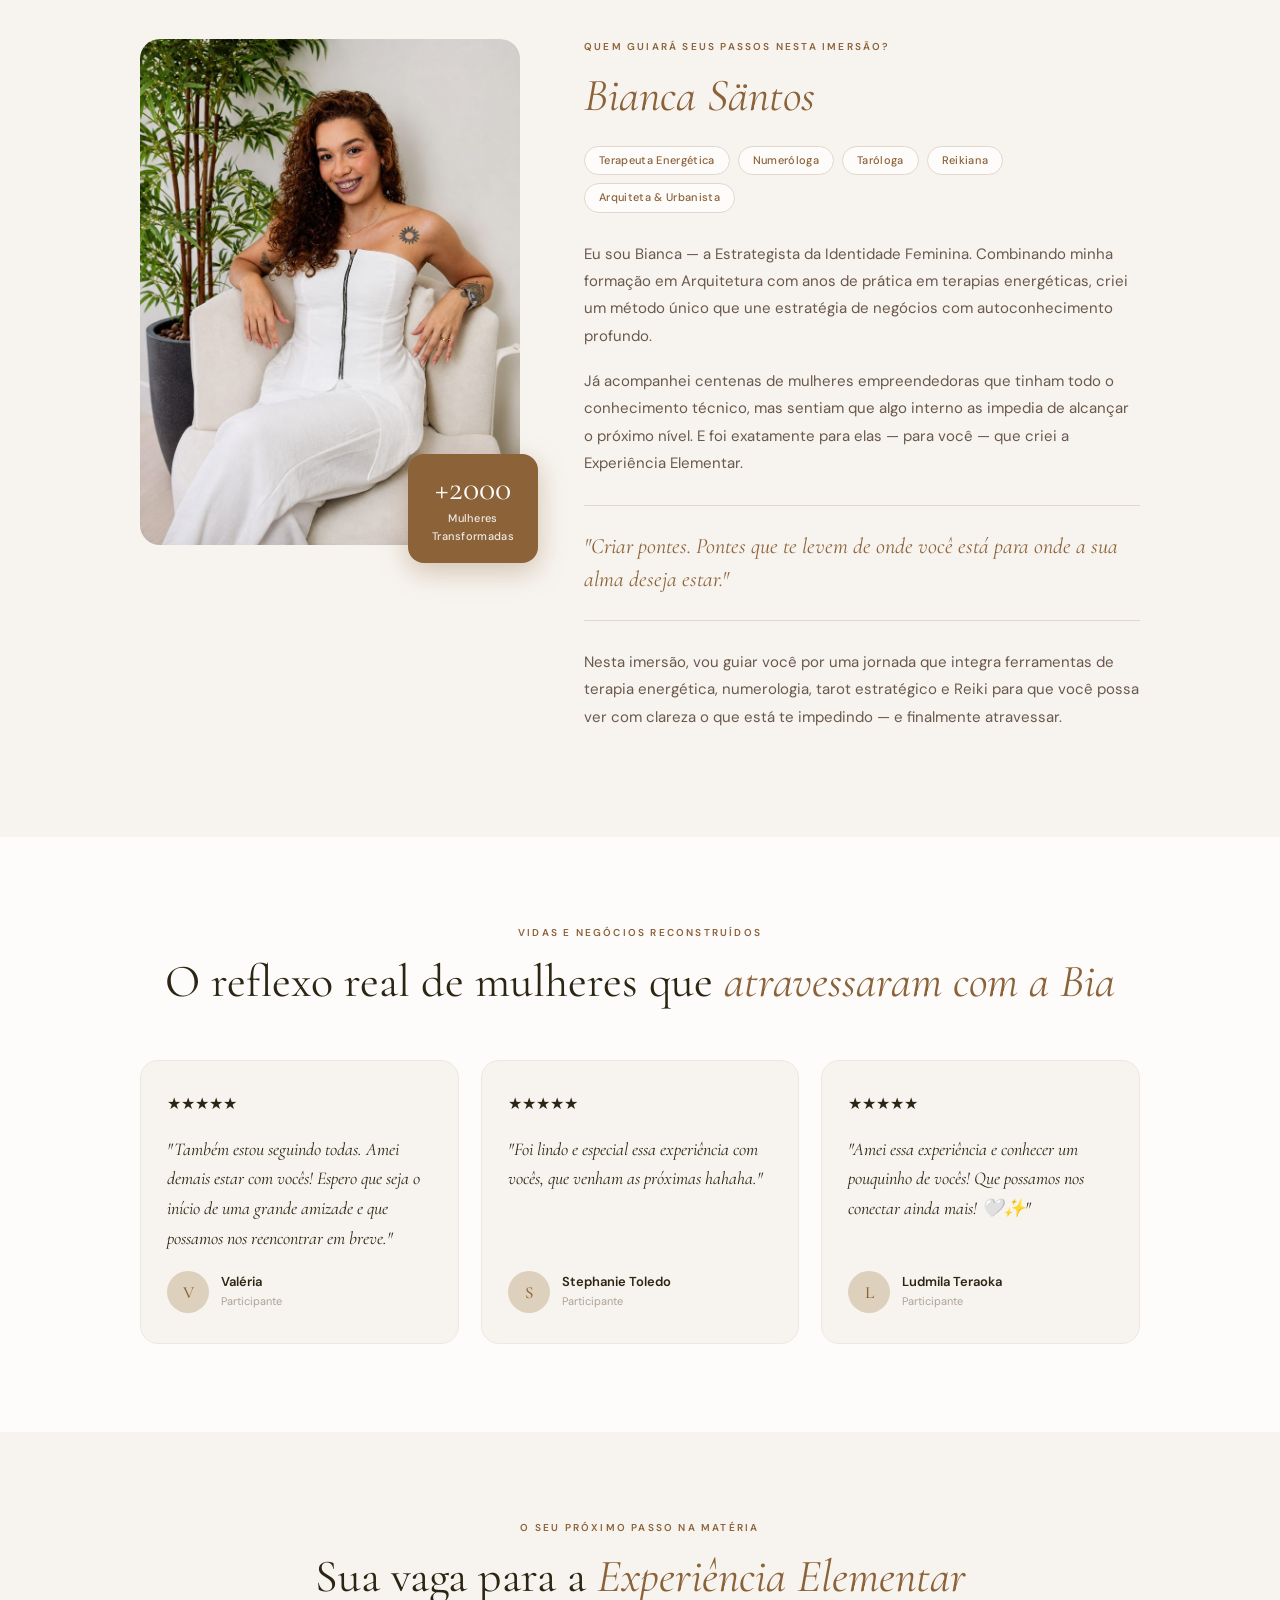
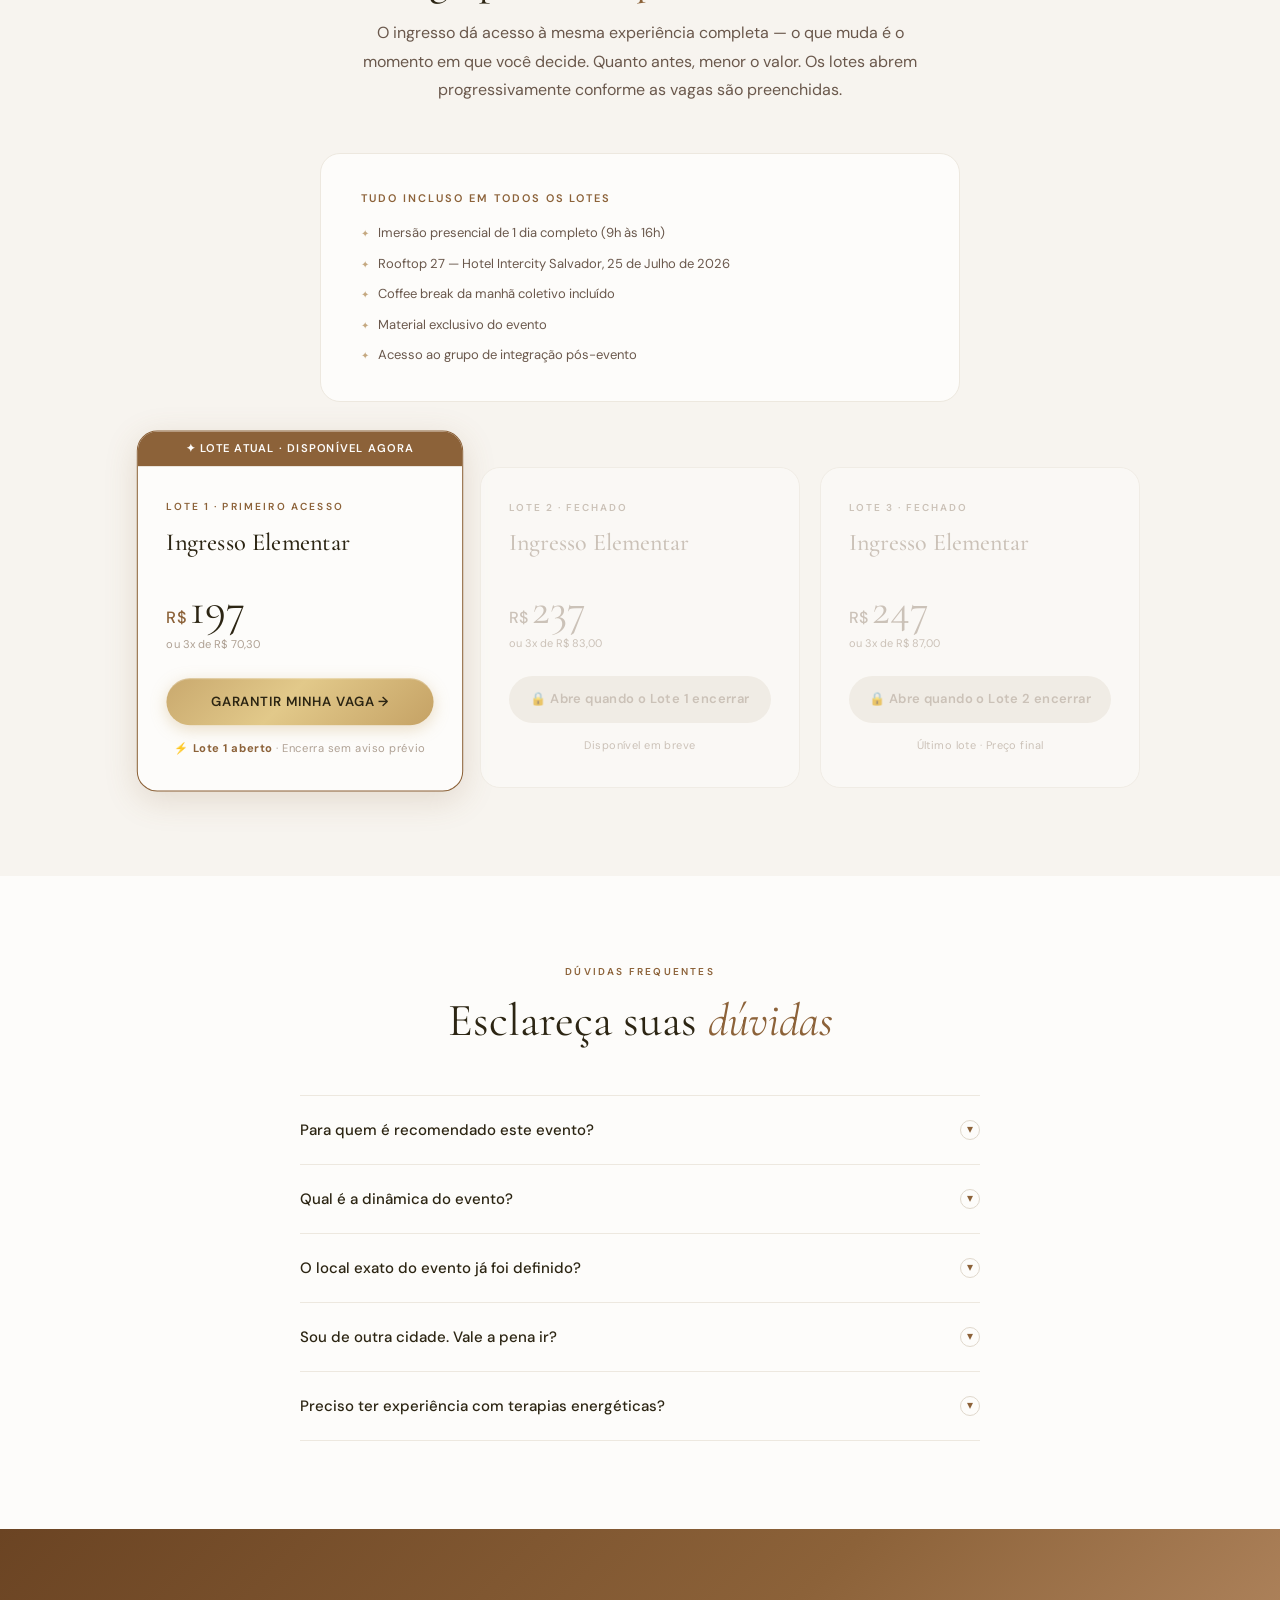
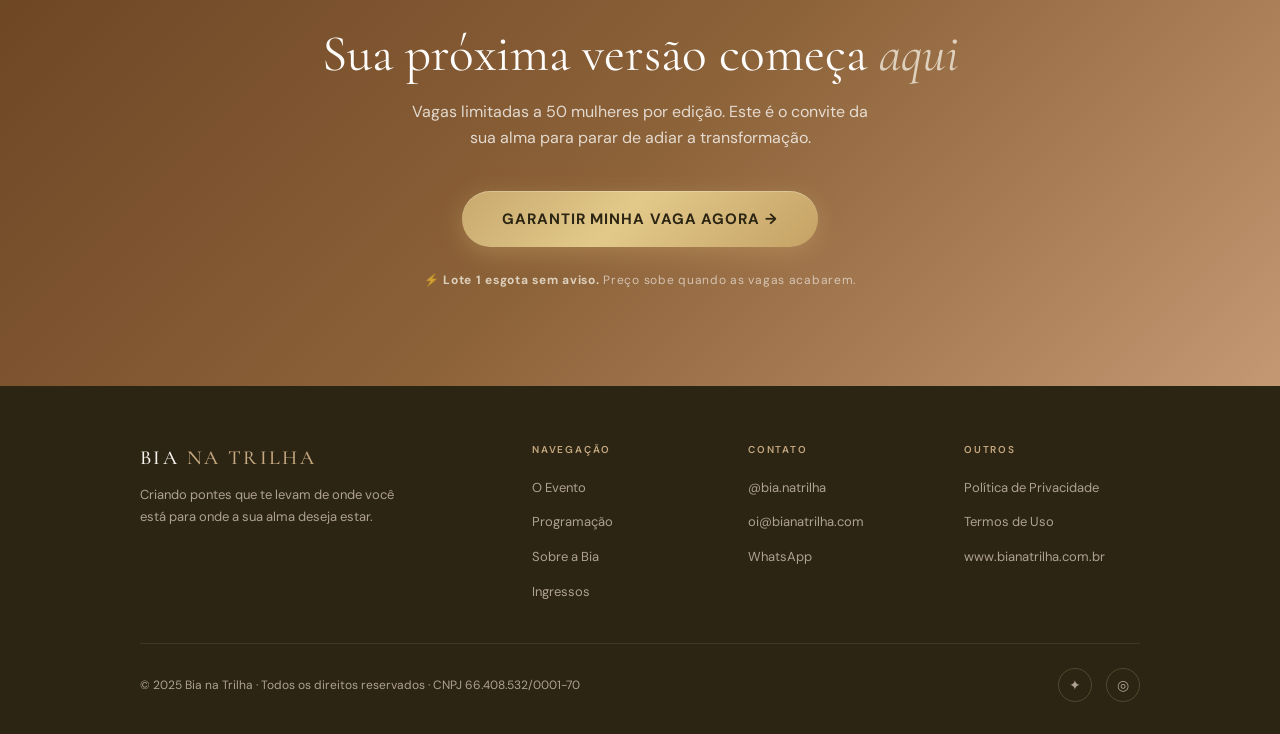
==== commit 2c1d882b: "Atualizar o index.html" ====
--- a/index.html
+++ b/index.html
@@ -391,12 +391,12 @@
       padding: 0;
       background: var(--cream-2);
       overflow: hidden;
-      height: 260px;
+      height: 320px;
       display: flex;
       align-items: center;
       justify-content: center;
     }
-    .art-svg { opacity: .55; }
+    .art-svg { opacity: .85; }
 
     /* ===== PROGRAMA ===== */
     .programa { background: var(--dark); }
@@ -985,26 +985,9 @@
 </section>
 
 <!-- DIVIDER ART -->
-<div class="art-divider">
-  <svg class="art-svg" width="900" height="220" viewBox="0 0 900 220" fill="none" xmlns="http://www.w3.org/2000/svg">
-    <circle cx="450" cy="110" r="90" stroke="#C5A880" stroke-width="0.8" opacity="0.6"/>
-    <circle cx="450" cy="110" r="65" stroke="#C5A880" stroke-width="0.6" opacity="0.5"/>
-    <circle cx="450" cy="110" r="40" stroke="#C5A880" stroke-width="0.5" opacity="0.4"/>
-    <line x1="450" y1="10" x2="450" y2="210" stroke="#C5A880" stroke-width="0.5" opacity="0.4"/>
-    <line x1="350" y1="110" x2="550" y2="110" stroke="#C5A880" stroke-width="0.5" opacity="0.4"/>
-    <line x1="380" y1="40" x2="520" y2="180" stroke="#C5A880" stroke-width="0.4" opacity="0.3"/>
-    <line x1="520" y1="40" x2="380" y2="180" stroke="#C5A880" stroke-width="0.4" opacity="0.3"/>
-    <circle cx="450" cy="110" r="8" fill="#C5A880" opacity="0.5"/>
-    <path d="M450 20 L460 105 L450 200 L440 105 Z" fill="#C5A880" opacity="0.12"/>
-    <!-- silhuetas femininas -->
-    <ellipse cx="320" cy="140" rx="14" ry="14" fill="#8C6239" opacity="0.25"/>
-    <rect x="314" y="154" width="12" height="38" rx="6" fill="#8C6239" opacity="0.22"/>
-    <ellipse cx="580" cy="130" rx="14" ry="14" fill="#8C6239" opacity="0.2"/>
-    <rect x="574" y="144" width="12" height="38" rx="6" fill="#8C6239" opacity="0.18"/>
-    <!-- folhas -->
-    <path d="M150 180 Q180 120 220 100 Q200 150 150 180Z" fill="#8C6239" opacity="0.18"/>
-    <path d="M750 170 Q720 110 680 90 Q700 140 750 170Z" fill="#8C6239" opacity="0.15"/>
-  </svg>
+<div class="art-divider" style="padding:0;height:320px;overflow:hidden;position:relative;">
+  <img src="[data-uri]" alt="Meditação" style="width:100%;height:100%;object-fit:cover;object-position:center 30%;">
+  <div style="position:absolute;inset:0;background:linear-gradient(90deg,rgba(247,244,239,.15) 0%,transparent 40%,transparent 60%,rgba(247,244,239,.15) 100%);"></div>
 </div>
 
 <!-- PROGRAMAÇÃO -->
@@ -1089,7 +1072,7 @@
     <div class="sobre-grid">
       <div class="sobre-photo-wrap">
         <div class="sobre-photo">
-          <img src="[data-uri]" alt="Bianca Säntos — Bia na Trilha">
+          <img src="[data-uri]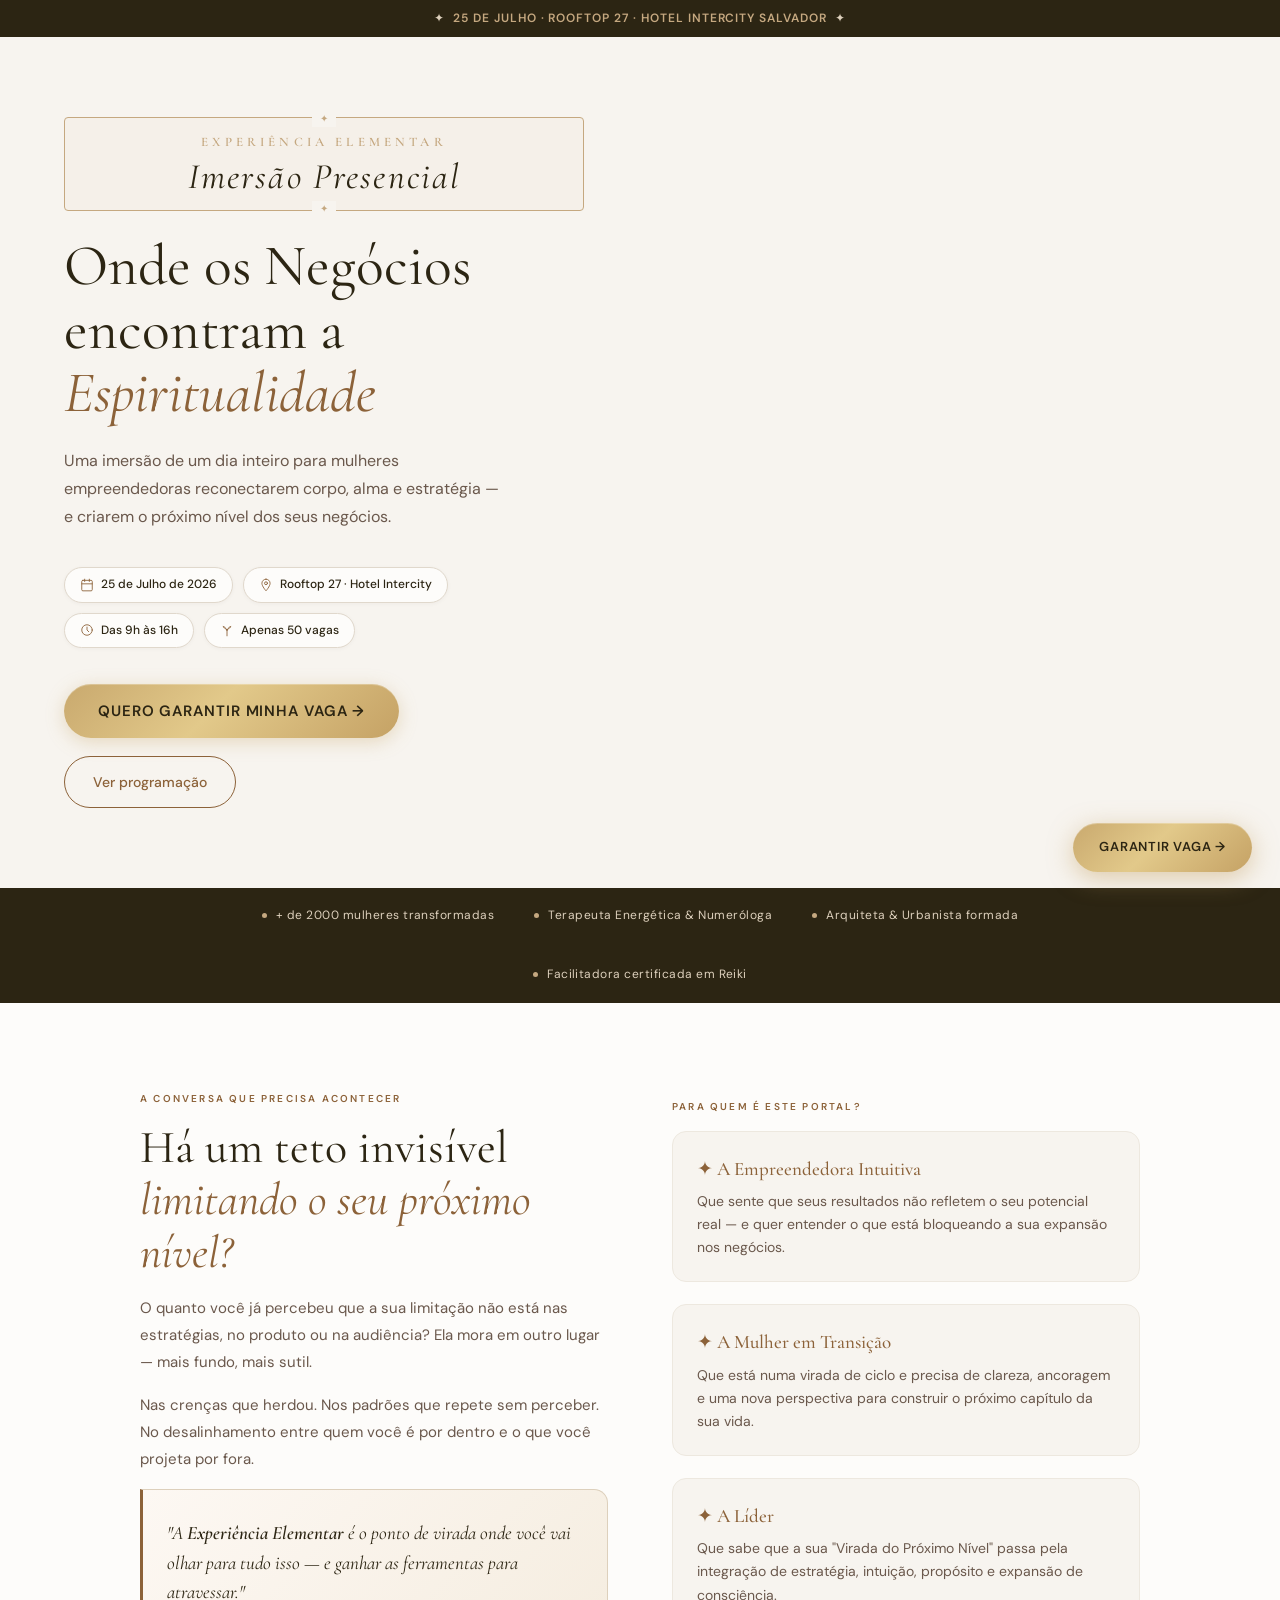
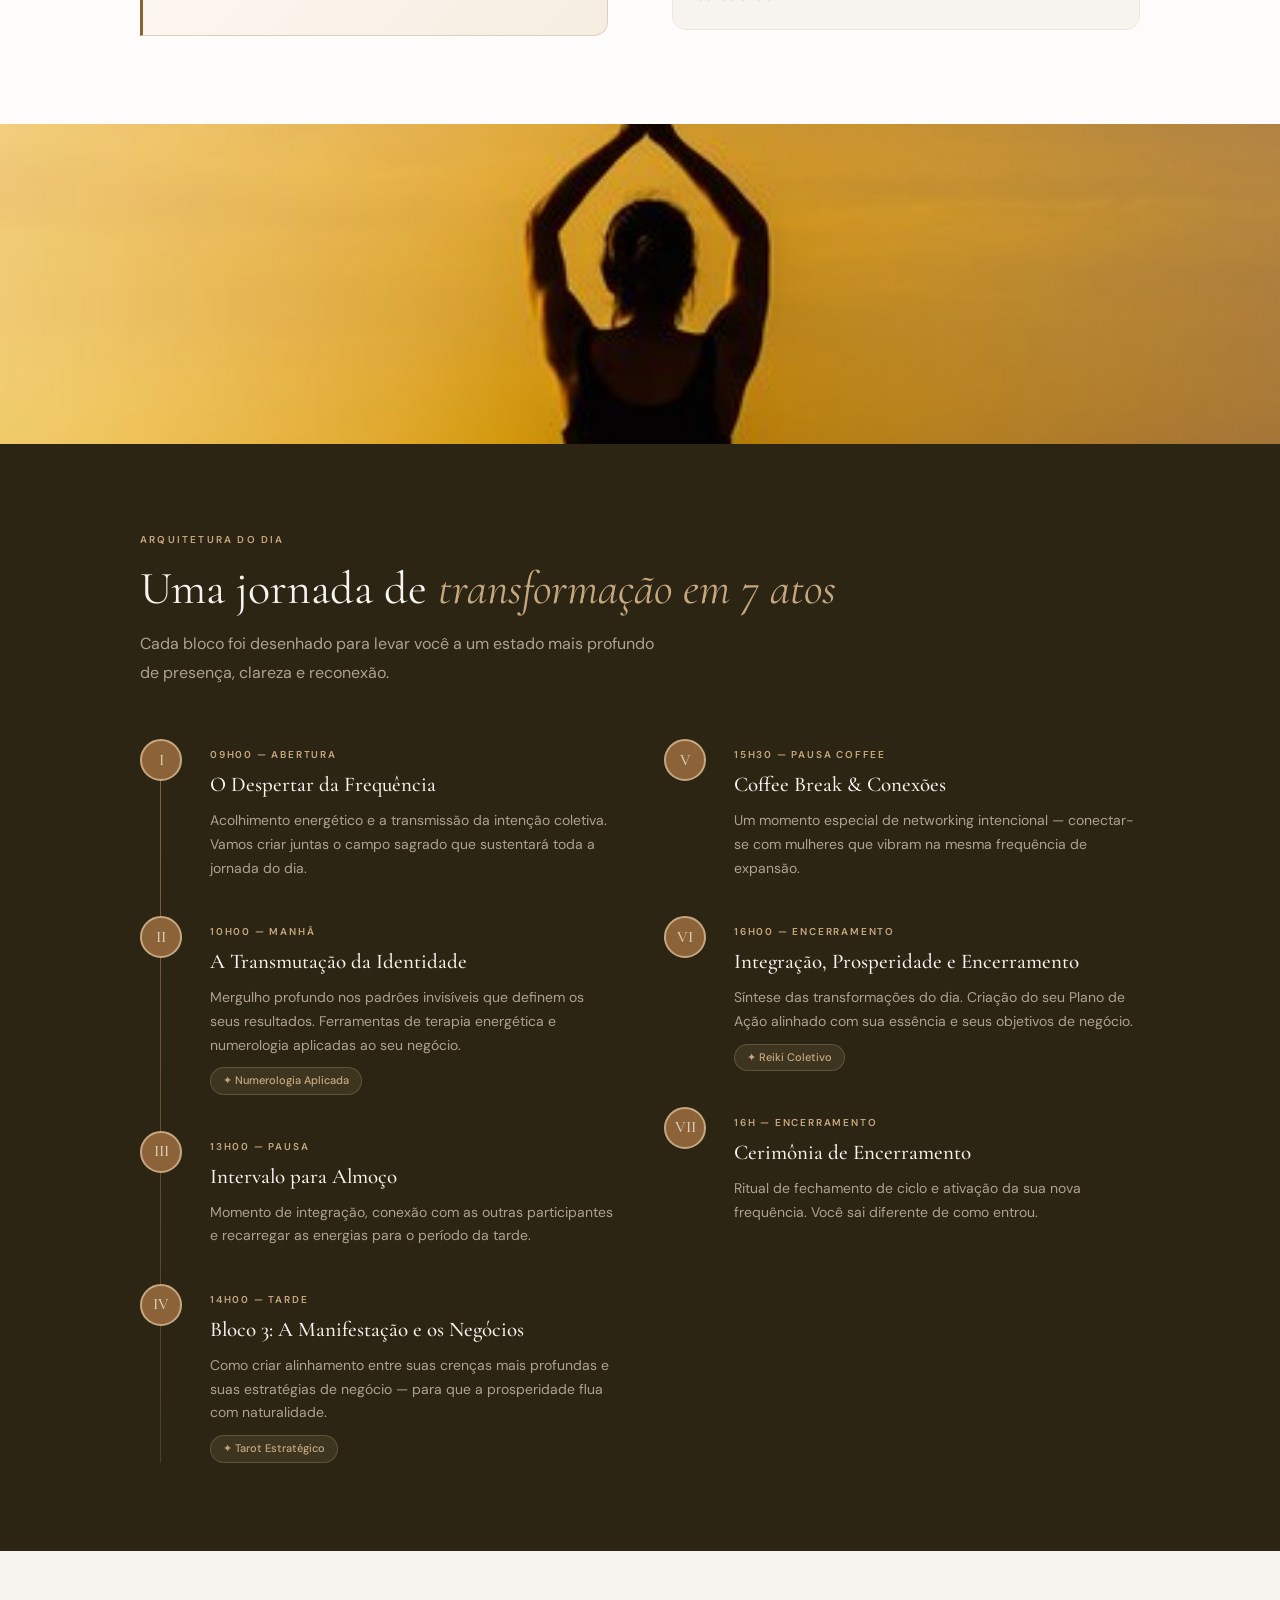
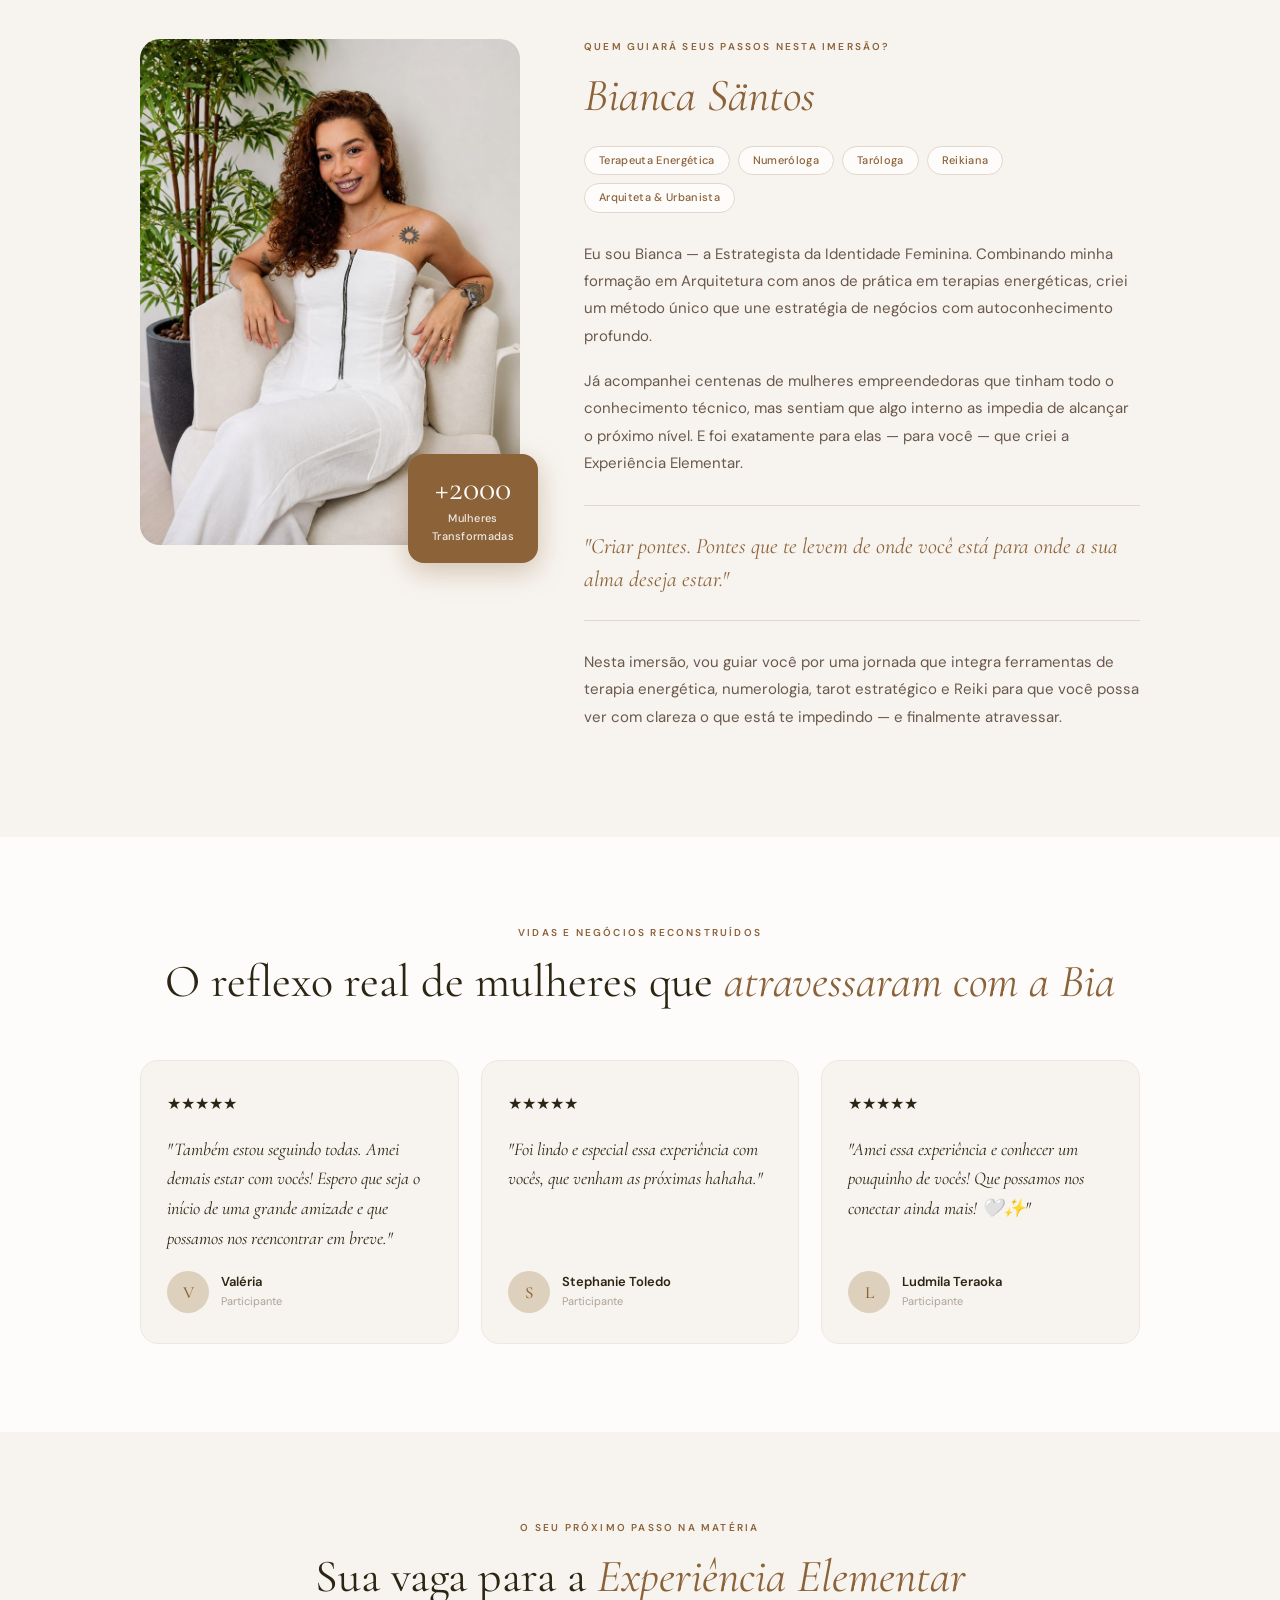
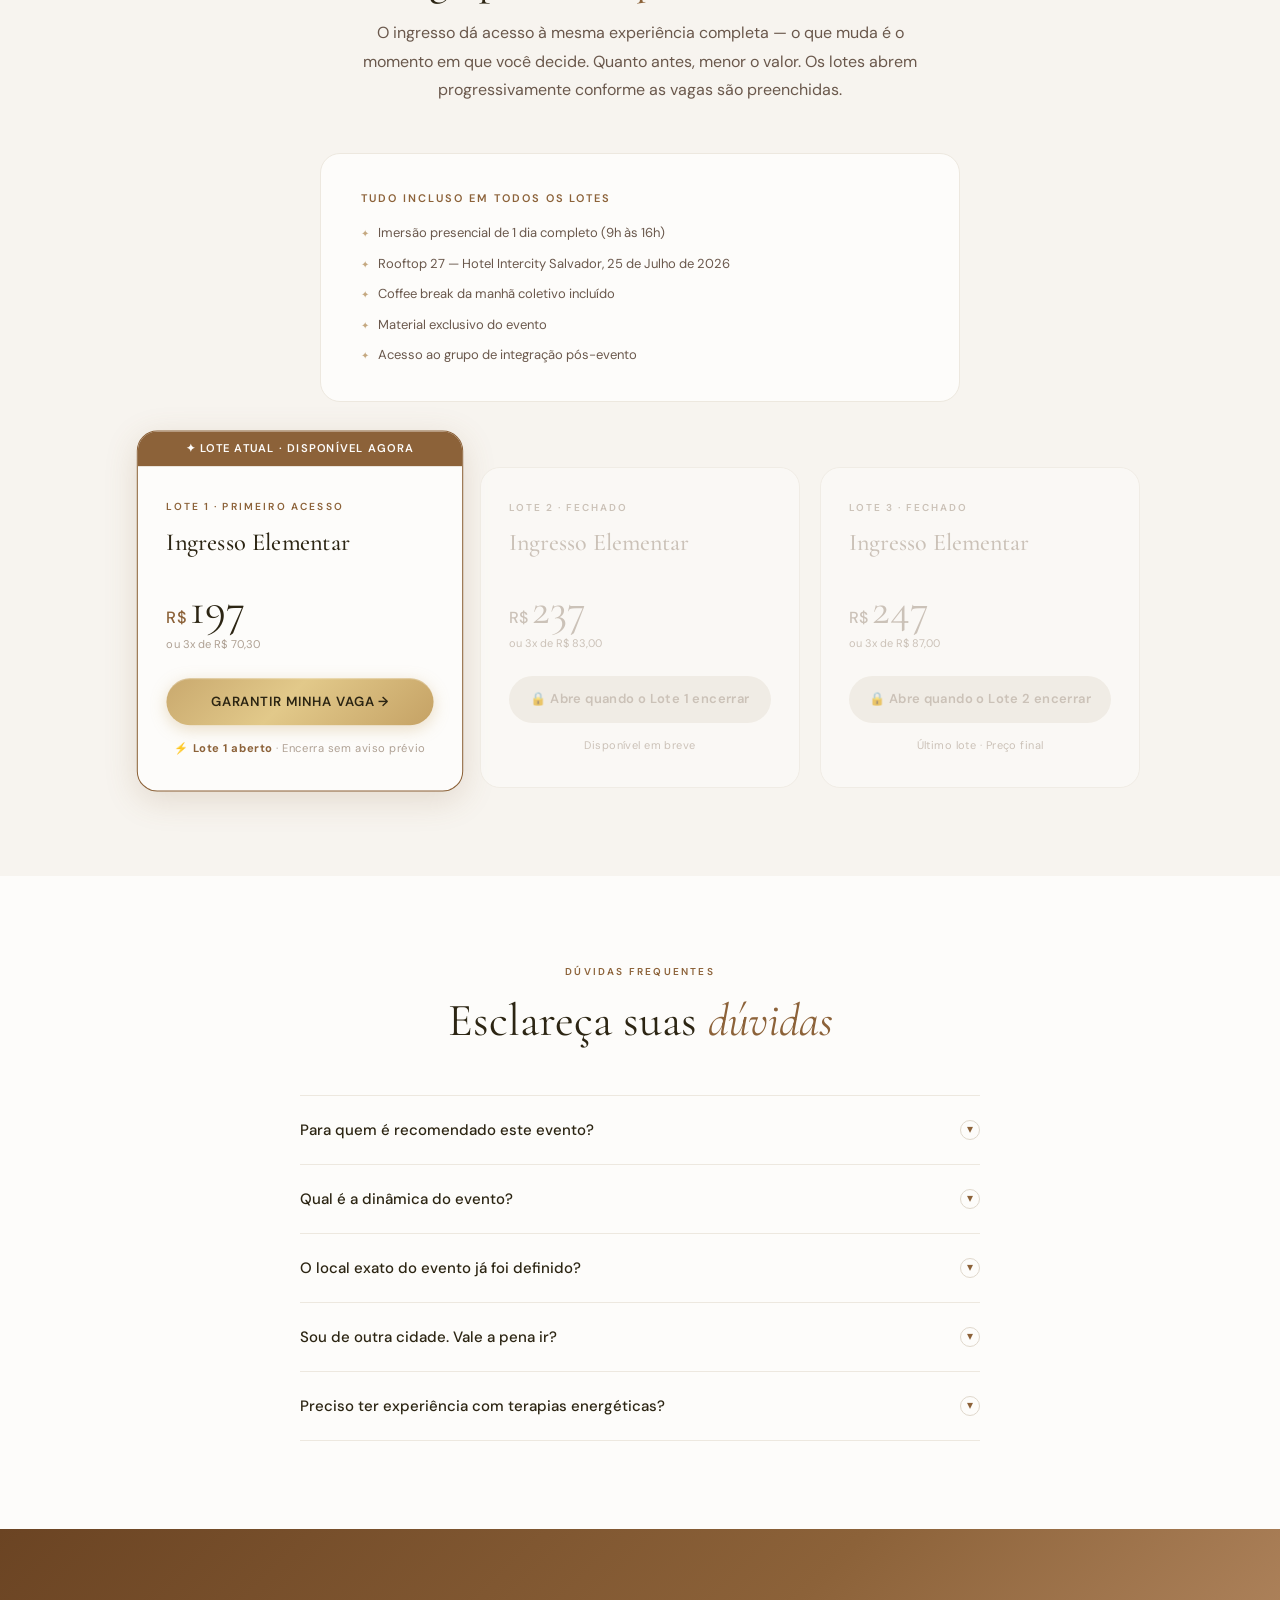
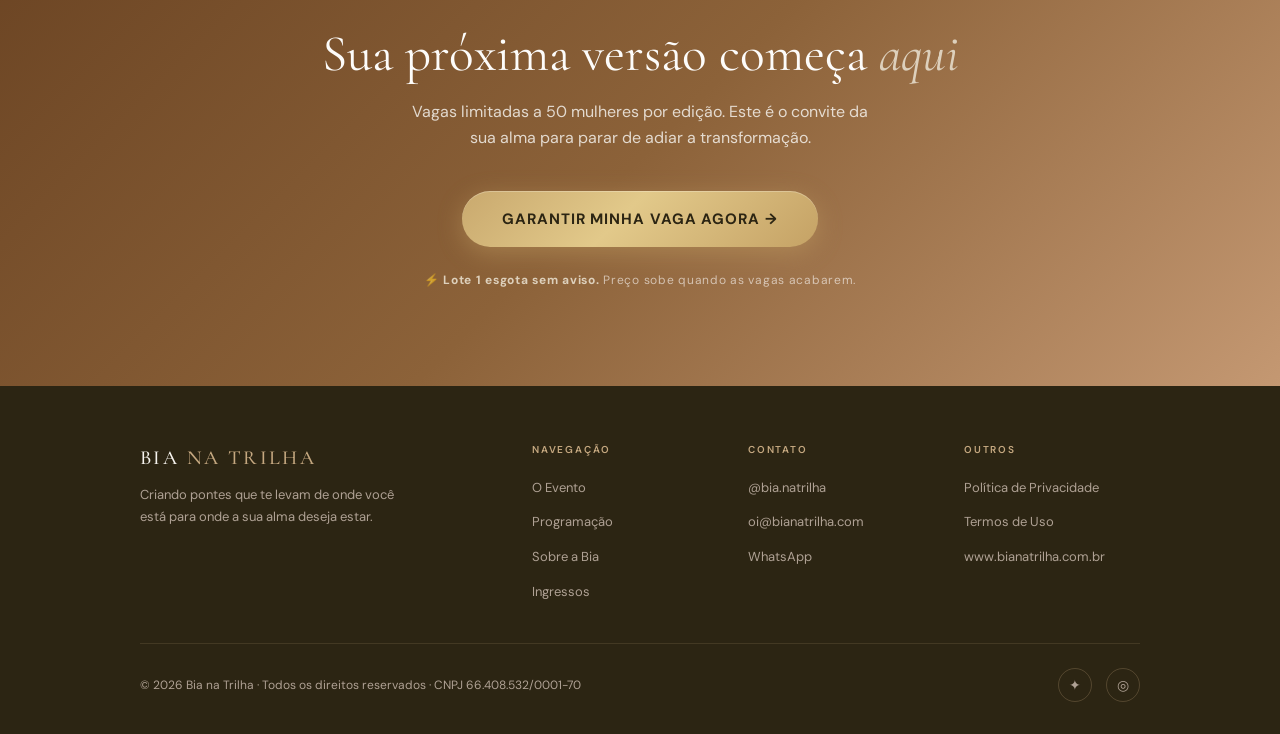
==== commit 95670ea1: "Atualizar o index.html" ====
--- a/index.html
+++ b/index.html
@@ -882,7 +882,7 @@
     @media (max-width: 900px) {
       .hero { grid-template-columns: 1fr; min-height: auto; }
       .hero-image { height: 480px; order: -1; }
-      .hero-content { padding: 16px 24px 40px; }
+      .hero-content { padding: 0px 24px 40px; margin-top: -60px; position: relative; z-index: 3; }
       .hero-image::after { background: linear-gradient(180deg, transparent 40%, rgba(247,244,239,.6) 65%, var(--cream) 100%); }
       .dor-inner { grid-template-columns: 1fr; gap: 40px; }
       .timeline-cols { grid-template-columns: 1fr; }
@@ -897,7 +897,7 @@
     }
     @media (max-width: 600px) {
       section { padding: 64px 20px; }
-      .hero-content { padding: 48px 20px 36px; }
+      .hero-content { padding: 0px 20px 36px; margin-top: -60px; }
       .footer-top { grid-template-columns: 1fr; }
       .footer-bottom { flex-direction: column; text-align: center; }
       .floating-cta { bottom: 20px; right: 20px; padding: 12px 20px; font-size: 12px; }
@@ -935,7 +935,7 @@
   </div>
   <div class="hero-image">
     <video autoplay muted loop playsinline poster="" style="width:100%;height:100%;object-fit:cover;object-position:center 20%;">
-      <source src="https://res.cloudinary.com/dbzqk5wif/video/upload/video_aprimorado_aghlpb.mp4" type="video/mp4">
+      <source src="https://res.cloudinary.com/dbzqk5wif/video/upload/video_aprimorado_ezrosa.mp4" type="video/mp4">
     </video>
   </div>
 </section>
@@ -1296,7 +1296,7 @@
     </div>
   </div>
   <div class="footer-bottom">
-    <p>© 2025 Bia na Trilha · Todos os direitos reservados · CNPJ 66.408.532/0001-70</p>
+    <p>© 2026 Bia na Trilha · Todos os direitos reservados · CNPJ 66.408.532/0001-70</p>
     <div class="footer-social">
       <a href="https://instagram.com/bia.natrilha" target="_blank" title="Instagram">✦</a>
       <a href="#" title="Threads">◎</a>
